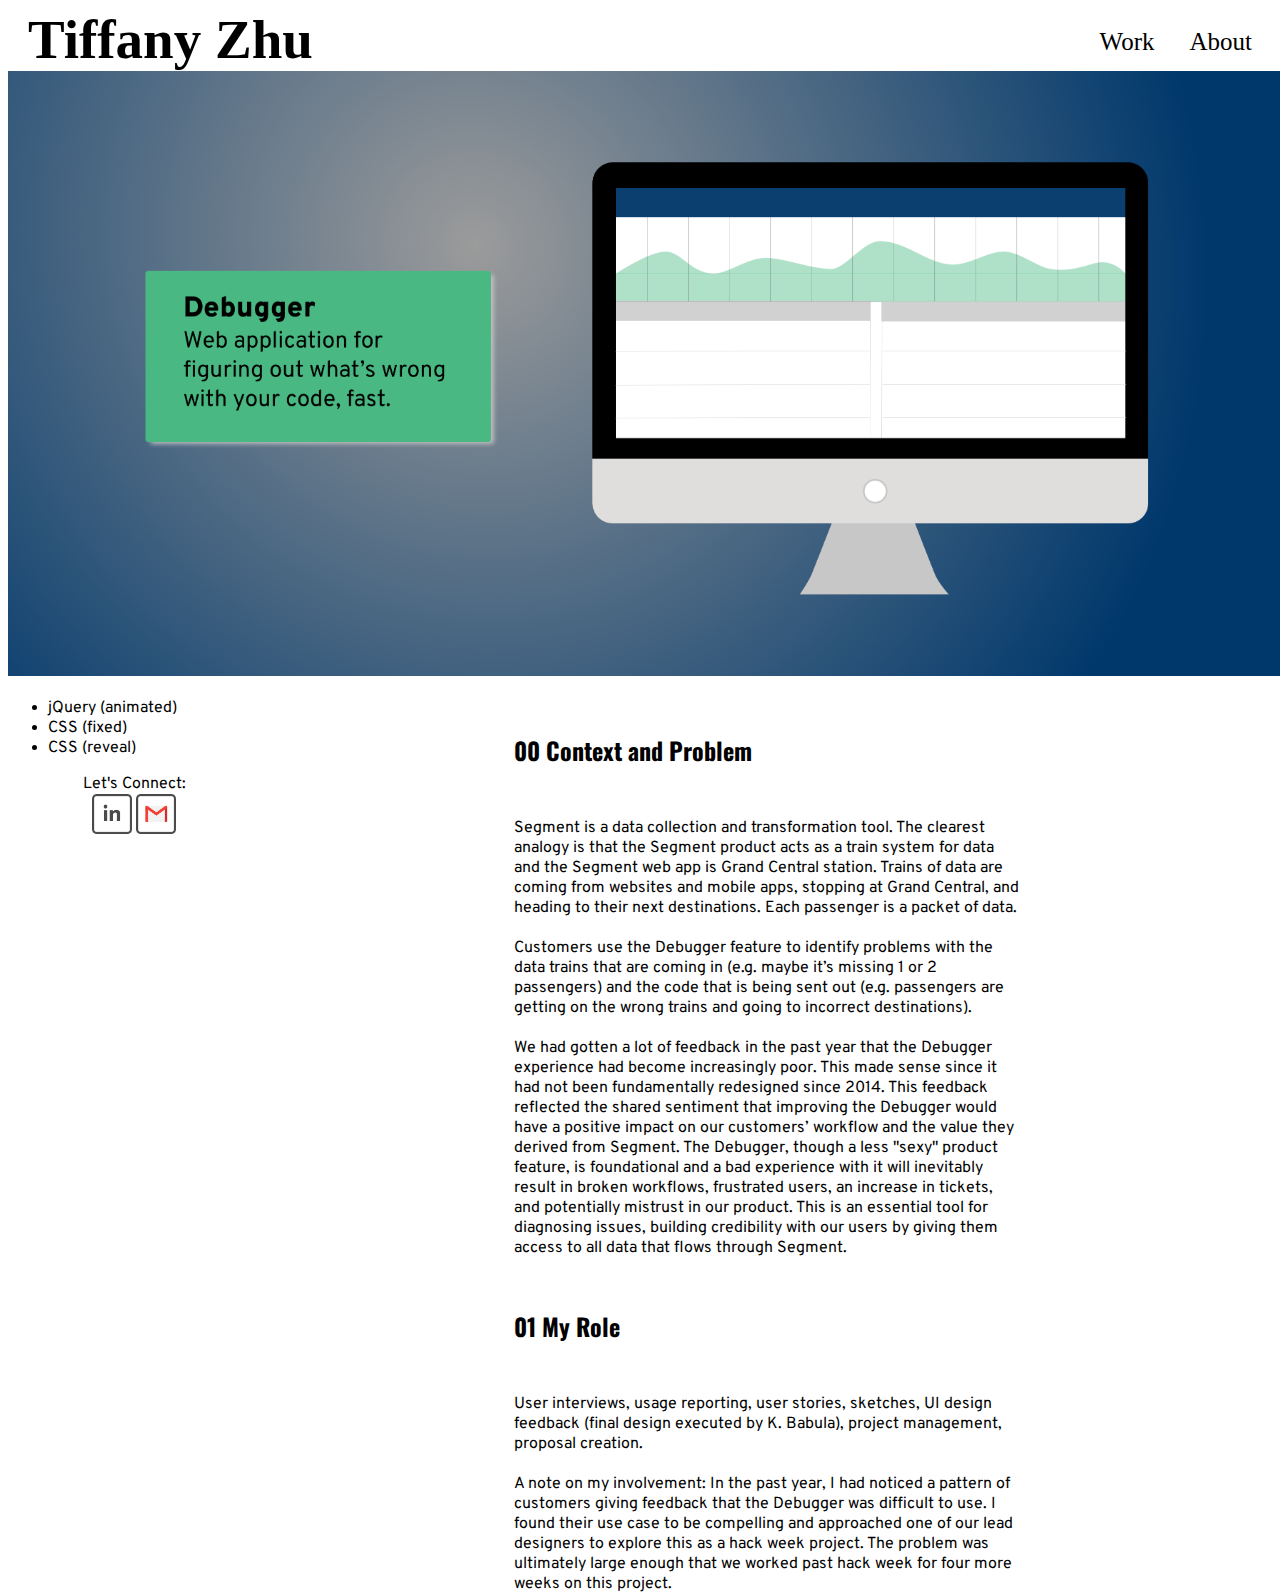
==== debugger/debugger.html @ 103a86cc "commit" ====
<!DOCTYPE html>
<html lang="en">
  <head>
    <meta charset="utf-8">
    <meta http-equiv="X-UA-Compatible" content="IE=edge">
    <meta name="viewport" content="width=device-width, initial-scale=1, shrink-to-fit=no">
    <title>Know Yourself - Tiffany Zhu</title>


    <link rel="stylesheet" href="https://stackpath.bootstrapcdn.com/bootstrap/4.1.3/css/bootstrap.min.css" integrity="sha384-MCw98/SFnGE8fJT3GXwEOngsV7Zt27NXFoaoApmYm81iuXoPkFOJwJ8ERdknLPMO" crossorigin="anonymous">


    <link href="https://fonts.googleapis.com/css?family=Oswald|Overpass|Permanent+Marker" rel="stylesheet">

    <link rel="stylesheet" type="text/css" href="../assets/stylesheet.css">

  </head>





  <body>

    <a href=""><div class="name-title">Tiffany Zhu</div></a>
        <div class="navbar">
            <a href="../otherpages/index2.html"><div style="padding: 0 35px">Work</div></a>
            <a href="../otherpages/about.html"><div>About</div></a>
        </div>

    <img src="../images/debugger/debugger-hero.png" class="hero-image">


    <div id="page-wrap">
        <div id="sidebar">
            <ul>
                <li><a href="index.html">jQuery (animated)</a></li>
                <li><a href="css.html">CSS (fixed)</a></li>
                <li><a href="reveal.html">CSS (reveal)</a></li>
            </ul>
        </div>

        <div id="content">
            <h2>
                00 Context and Problem
            </h2>

            <p>
                Segment is a data collection and transformation tool. The clearest analogy is that the Segment product acts as a train system for data and the Segment web app is Grand Central station. Trains of data are coming from websites and mobile apps, stopping at Grand Central, and heading to their next destinations. Each passenger is a packet of data.
            </p>
            <br>
            <p>
                Customers use the Debugger feature to identify problems with the data trains that are coming in (e.g. maybe it’s missing 1 or 2 passengers) and the code that is being sent out (e.g. passengers are getting on the wrong trains and going to incorrect destinations).
            </p>
            <br>
            <p>
                We had gotten a lot of feedback in the past year that the Debugger experience had become increasingly poor. This made sense since it had not been fundamentally redesigned since 2014. This feedback reflected the shared sentiment that improving the Debugger would have a positive impact on our customers’ workflow and the value they derived from Segment. The Debugger, though a less "sexy" product feature, is foundational and a bad experience with it will inevitably result in broken workflows, frustrated users, an increase in tickets, and potentially mistrust in our product. This is an essential tool for diagnosing issues, building credibility with our users by giving them access to all data that flows through Segment.
            </p>

            <h2>
                01 My Role
            </h2>

                <p>
                User interviews, usage reporting, user stories, sketches, UI design feedback (final design executed by K. Babula), project management, proposal creation.
                </p>
                <br>
                <p>
                A note on my involvement: In the past year, I had noticed a pattern of customers giving feedback that the Debugger was difficult to use. I found their use case to be compelling and approached one of our lead designers to explore this as a hack week project. The problem was ultimately large enough that we worked past hack week for four more weeks on this project.
                </p>

    </div>
        <div class="connect">
            <div>Let's Connect:</div>
            <img src="../images/general/linkedin.png" id="icon1">
            <img src="../images/general/gmail.png" id="icon2">
        </div>

    </div>

<!--Bootstrap js-->
<script src="https://code.jquery.com/jquery-3.3.1.slim.min.js" integrity="sha384-q8i/X+965DzO0rT7abK41JStQIAqVgRVzpbzo5smXKp4YfRvH+8abtTE1Pi6jizo" crossorigin="anonymous"></script>

<script src="https://cdnjs.cloudflare.com/ajax/libs/popper.js/1.14.3/umd/popper.min.js" integrity="sha384-ZMP7rVo3mIykV+2+9J3UJ46jBk0WLaUAdn689aCwoqbBJiSnjAK/l8WvCWPIPm49" crossorigin="anonymous"></script>

<script src="https://stackpath.bootstrapcdn.com/bootstrap/4.1.3/js/bootstrap.min.js" integrity="sha384-ChfqqxuZUCnJSK3+MXmPNIyE6ZbWh2IMqE241rYiqJxyMiZ6OW/JmZQ5stwEULTy" crossorigin="anonymous"></script>

  </body>


</html>
---- assets/stylesheet.css ----
/*
font-family: 'Nanum Gothic', sans-serif;
font-family: 'Nixie One', cursive;

Font-Family: 'Permanent Marker', Cursive;
Font-Size: 55px;
Font-Family: 'Overpass', Sans-Serif;
Font-Size: 17px;
*/

a:link {
    text-decoration: none;
    color: black;
}

a:visited {
    text-decoration: none;
    color: black;
}

a:hover {
    text-decoration: underline;
}

a:active {
    text-decoration: underline;
}

body {
    font-family: 'Overpass', Sans-Serif;
}

h1 {
    font-family: 'Oswald', sans-serif;
    text-align: center;
}

h2, h3, h4 {
    font-family: 'Oswald', sans-serif;
    text-align: left;
    width: 50%;
    margin: 50px auto;
}

p {
    font-family: 'Overpass', Sans-Serif;
    width: 50%;
    text-align: left;
    margin: 0 auto;
}

.connect {
    margin: 0 auto;
    text-align: center;
}

.emoji {
    height: 40px;
    width: 40px;
}

.name-title {
    display: inline-block;
    font-weight: bold;
    font-family: 'Permanent Marker', Cursive;
    font-size: 55px;
    margin-left: 20px;
}

.navbar {
    display: flex;
    float: right;
    font-family: 'Permanent Marker', Cursive;
    font-size: 25px;
    padding-top: 20px;
    margin-right: 20px;
}

.tagline {
    display: block;
    margin-left: auto;
    margin-right: auto;
    padding-bottom: 100px;
    padding-top: 100px;
    width: 50%;
    font-size: 40px;
    font-family: 'Oswald', sans-serif;
}

.project {
    display: block;
    margin-left: auto;
    margin-right: auto;
    width: 70%;
}

.link {
    font-weight: bold;
}

.hero-image {
    width: 100vw;
    background-position: center;
    background-repeat: no-repeat;
    background-size: cover;
    position: relative;
}

.monitor {
    width: 100%;
    margin: 0 auto;
    text-align: left;
}

#icon1, #icon2 {
    width: 40px;
    display: inline-block;
}

#headshot {
    width: 40%;
    text-align: right;
}


#content {
    width: 80%;
    float: right;
}

#sidebar {
    width: 20%;
    float: left;
}
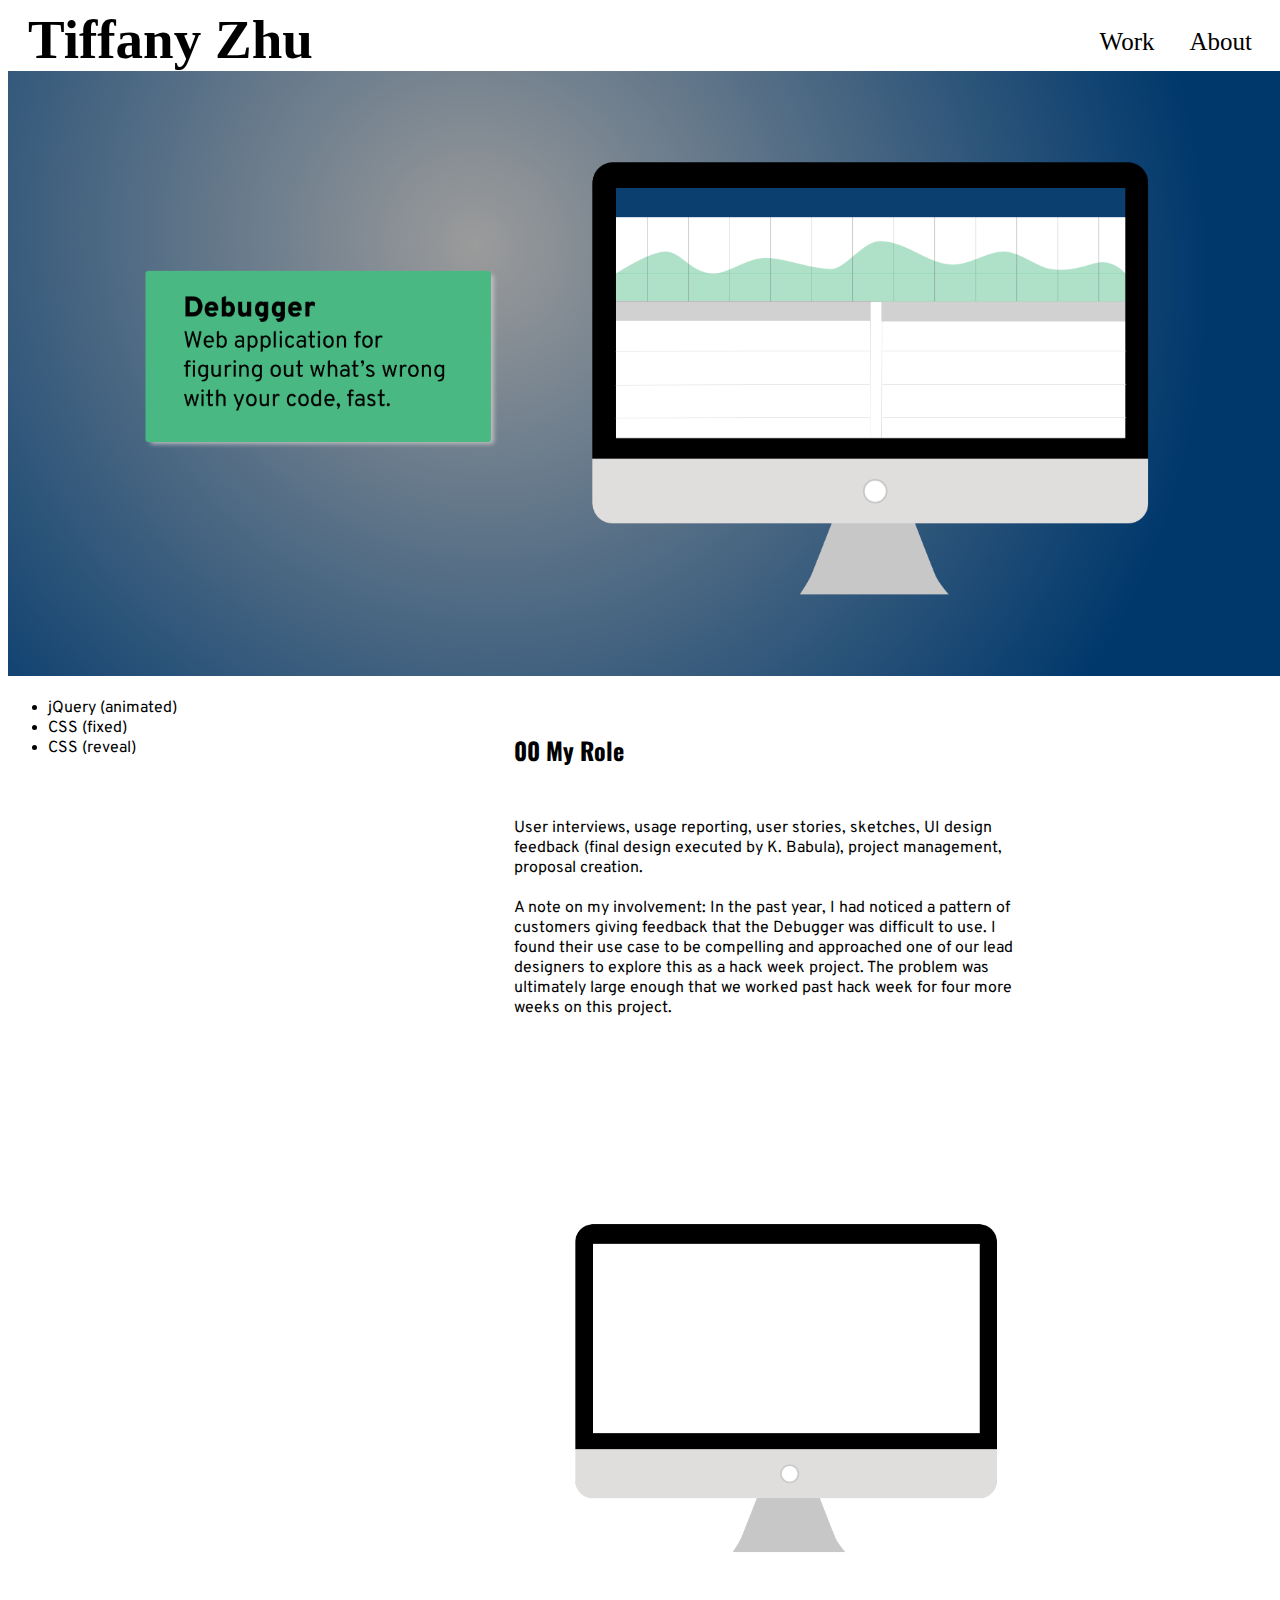
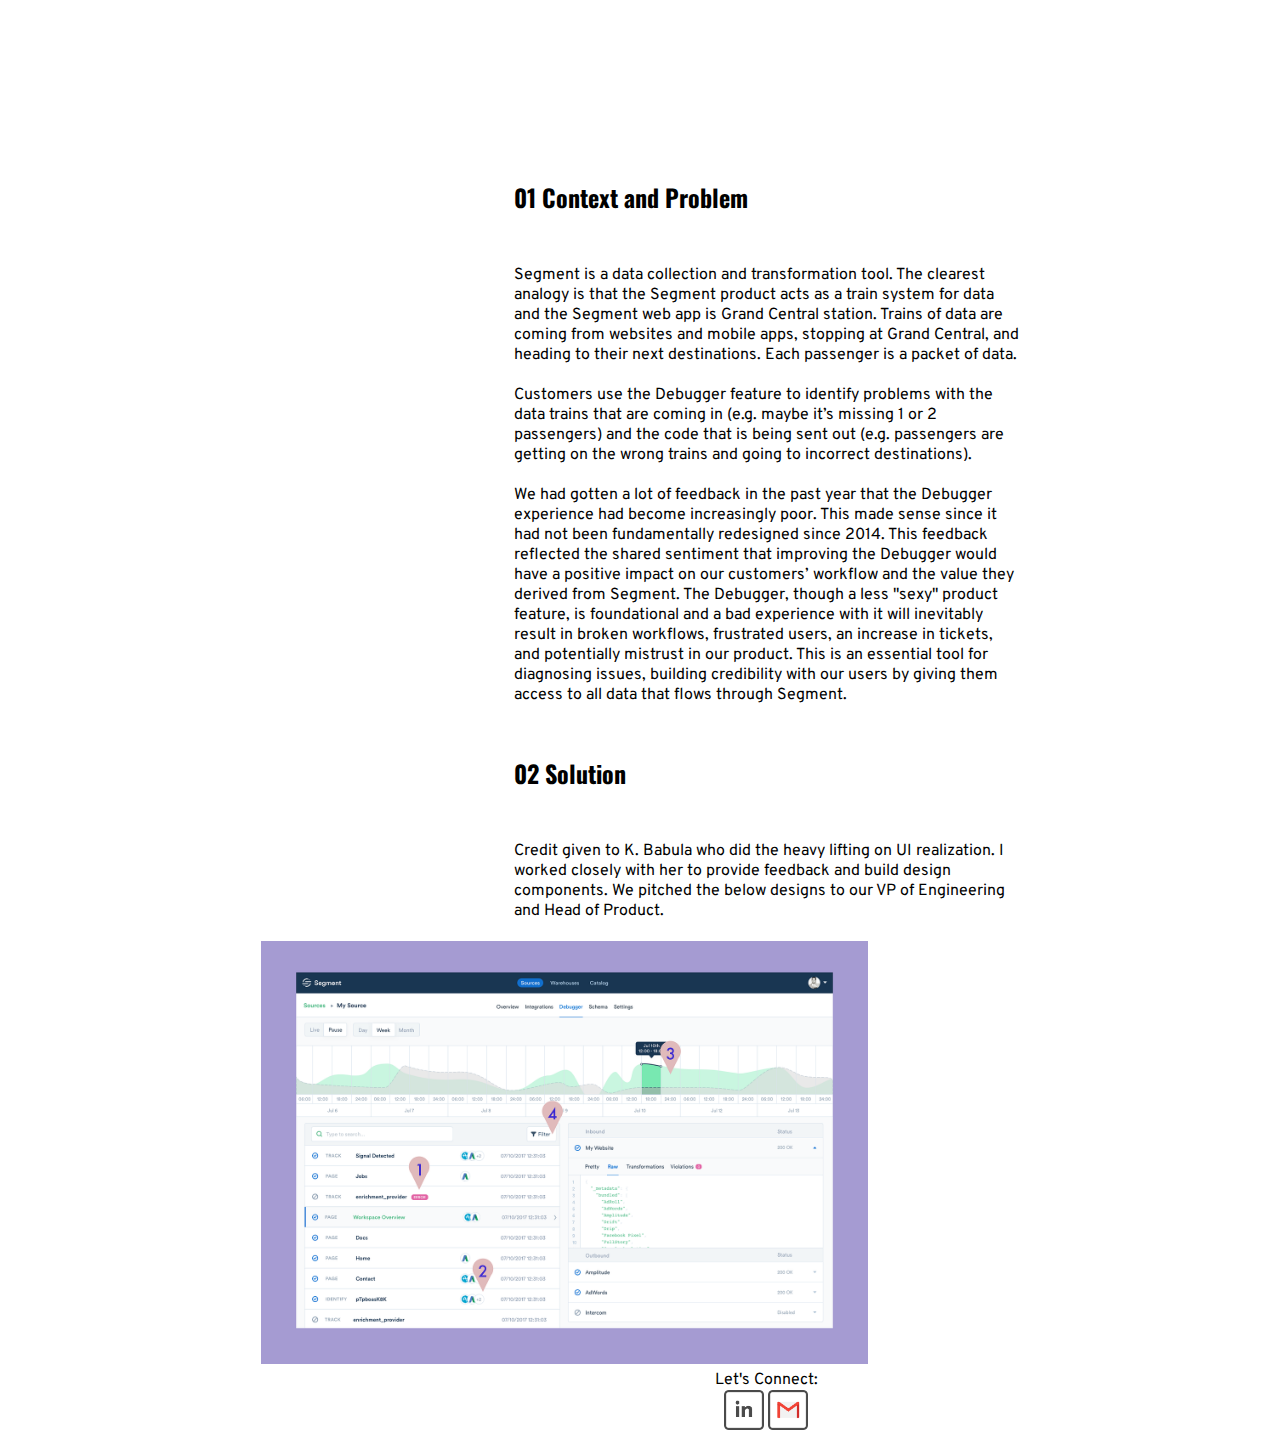
==== commit a3378d32: "adding animations" ====
--- a/debugger/debugger.html
+++ b/debugger/debugger.html
@@ -4,7 +4,7 @@
     <meta charset="utf-8">
     <meta http-equiv="X-UA-Compatible" content="IE=edge">
     <meta name="viewport" content="width=device-width, initial-scale=1, shrink-to-fit=no">
-    <title>Know Yourself - Tiffany Zhu</title>
+    <title>Debugger - Tiffany Zhu</title>
 
 
     <link rel="stylesheet" href="https://stackpath.bootstrapcdn.com/bootstrap/4.1.3/css/bootstrap.min.css" integrity="sha384-MCw98/SFnGE8fJT3GXwEOngsV7Zt27NXFoaoApmYm81iuXoPkFOJwJ8ERdknLPMO" crossorigin="anonymous">
@@ -12,12 +12,38 @@
 
     <link href="https://fonts.googleapis.com/css?family=Oswald|Overpass|Permanent+Marker" rel="stylesheet">
 
+    <!--Bootstrap js-->
+<script src="https://code.jquery.com/jquery-3.3.1.min.js" crossorigin="anonymous"></script> <!-- integrity="sha384-q8i/X+965DzO0rT7abK41JStQIAqVgRVzpbzo5smXKp4YfRvH+8abtTE1Pi6jizo"-->
+
+
+<script src="https://cdnjs.cloudflare.com/ajax/libs/popper.js/1.14.3/umd/popper.min.js" integrity="sha384-ZMP7rVo3mIykV+2+9J3UJ46jBk0WLaUAdn689aCwoqbBJiSnjAK/l8WvCWPIPm49" crossorigin="anonymous"></script>
+
+<script src="https://stackpath.bootstrapcdn.com/bootstrap/4.1.3/js/bootstrap.min.js" integrity="sha384-ChfqqxuZUCnJSK3+MXmPNIyE6ZbWh2IMqE241rYiqJxyMiZ6OW/JmZQ5stwEULTy" crossorigin="anonymous"></script>
+
+<script type="text/javascript" src="../assets/main.js"></script>
+<!--scroll animation
+    <script type="text/javascript">
+        $(window).on("load", function() {
+            var offset = $("#sidebar").offset();
+            var scrollDelay = 0
+            $(window).scroll(function() {
+                if ($(window).scrollTop() > offset.top) {
+                    $("#sidebar").stop().animate({
+                        marginTop: $(window).scrollTop() - offset.top
+                    }, scrollDelay, "linear");
+                } else {
+                    $("#sidebar").stop().animate({
+                        marginTop: 0
+                    }, scrollDelay, "linear");
+                };
+            });
+        });
+    </script> -->
+
+
     <link rel="stylesheet" type="text/css" href="../assets/stylesheet.css">
 
   </head>
-
-
-
 
 
   <body>
@@ -32,7 +58,7 @@
 
 
     <div id="page-wrap">
-        <div id="sidebar">
+        <div id="sidebar" class="sticky-top">
             <ul>
                 <li><a href="index.html">jQuery (animated)</a></li>
                 <li><a href="css.html">CSS (fixed)</a></li>
@@ -42,7 +68,22 @@
 
         <div id="content">
             <h2>
-                00 Context and Problem
+                00 My Role
+            </h2>
+
+                <p>
+                User interviews, usage reporting, user stories, sketches, UI design feedback (final design executed by K. Babula), project management, proposal creation.
+                </p>
+                <br>
+                <p>
+                A note on my involvement: In the past year, I had noticed a pattern of customers giving feedback that the Debugger was difficult to use. I found their use case to be compelling and approached one of our lead designers to explore this as a hack week project. The problem was ultimately large enough that we worked past hack week for four more weeks on this project.
+                </p>
+                <br>
+
+            <img src="../images/general/monitor.png" class="monitor">
+
+            <h2>
+                01 Context and Problem
             </h2>
 
             <p>
@@ -56,34 +97,29 @@
             <p>
                 We had gotten a lot of feedback in the past year that the Debugger experience had become increasingly poor. This made sense since it had not been fundamentally redesigned since 2014. This feedback reflected the shared sentiment that improving the Debugger would have a positive impact on our customers’ workflow and the value they derived from Segment. The Debugger, though a less "sexy" product feature, is foundational and a bad experience with it will inevitably result in broken workflows, frustrated users, an increase in tickets, and potentially mistrust in our product. This is an essential tool for diagnosing issues, building credibility with our users by giving them access to all data that flows through Segment.
             </p>
-
             <h2>
-                01 My Role
+                02 Solution
             </h2>
 
-                <p>
-                User interviews, usage reporting, user stories, sketches, UI design feedback (final design executed by K. Babula), project management, proposal creation.
-                </p>
-                <br>
-                <p>
-                A note on my involvement: In the past year, I had noticed a pattern of customers giving feedback that the Debugger was difficult to use. I found their use case to be compelling and approached one of our lead designers to explore this as a hack week project. The problem was ultimately large enough that we worked past hack week for four more weeks on this project.
-                </p>
+            <p>
+                Credit given to K. Babula who did the heavy lifting on UI realization. I worked closely with her to provide feedback and build design components. We pitched the below designs to our VP of Engineering and Head of Product.
+            </p>
+            <br>
+            <img src="../images/debugger/solution1.png" class="image">
 
-    </div>
+
+
+
         <div class="connect">
             <div>Let's Connect:</div>
             <img src="../images/general/linkedin.png" id="icon1">
             <img src="../images/general/gmail.png" id="icon2">
+
+        </div>
         </div>
 
     </div>
 
-<!--Bootstrap js-->
-<script src="https://code.jquery.com/jquery-3.3.1.slim.min.js" integrity="sha384-q8i/X+965DzO0rT7abK41JStQIAqVgRVzpbzo5smXKp4YfRvH+8abtTE1Pi6jizo" crossorigin="anonymous"></script>
-
-<script src="https://cdnjs.cloudflare.com/ajax/libs/popper.js/1.14.3/umd/popper.min.js" integrity="sha384-ZMP7rVo3mIykV+2+9J3UJ46jBk0WLaUAdn689aCwoqbBJiSnjAK/l8WvCWPIPm49" crossorigin="anonymous"></script>
-
-<script src="https://stackpath.bootstrapcdn.com/bootstrap/4.1.3/js/bootstrap.min.js" integrity="sha384-ChfqqxuZUCnJSK3+MXmPNIyE6ZbWh2IMqE241rYiqJxyMiZ6OW/JmZQ5stwEULTy" crossorigin="anonymous"></script>
 
   </body>
 
--- a/assets/stylesheet.css
+++ b/assets/stylesheet.css
@@ -112,6 +112,12 @@
     text-align: left;
 }
 
+.image {
+    width: 60%;
+    margin: 0 auto;
+    text-align: right;
+}
+
 #icon1, #icon2 {
     width: 40px;
     display: inline-block;
@@ -137,3 +143,4 @@
 
 
 
+
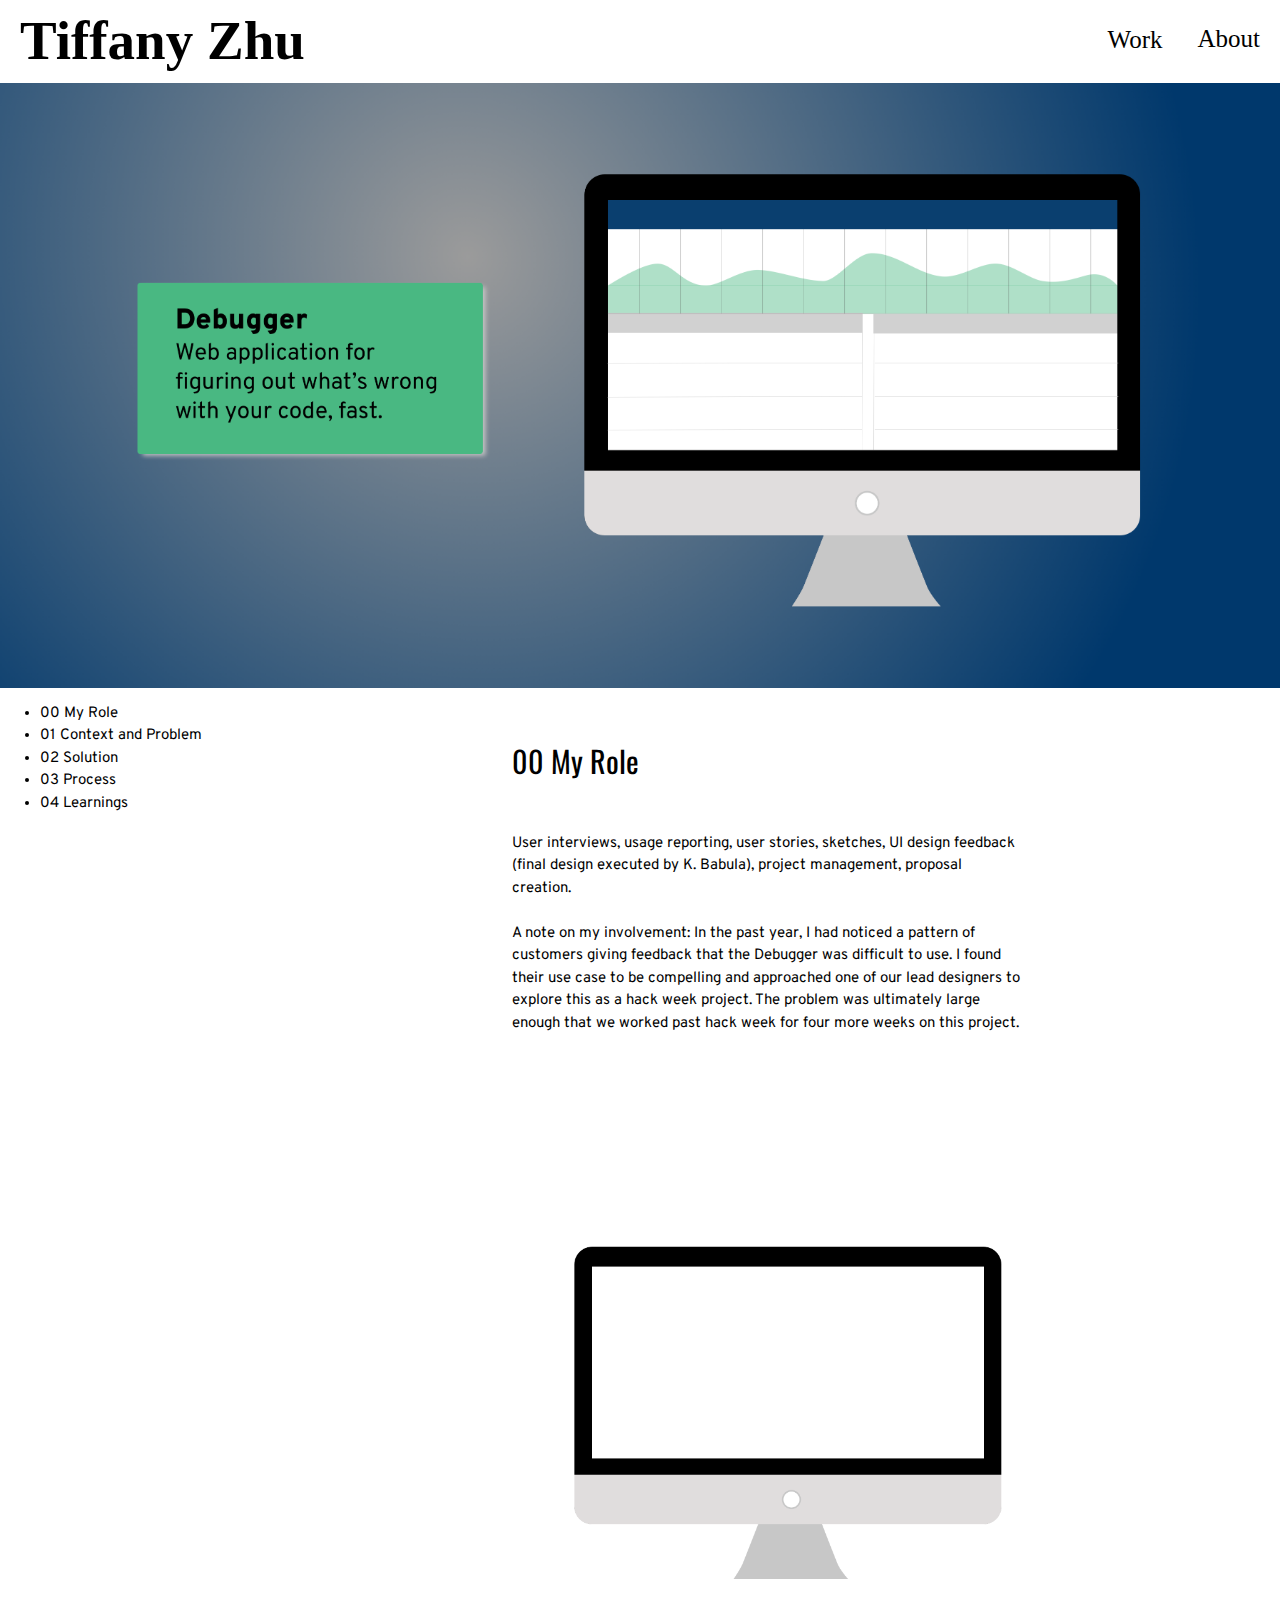
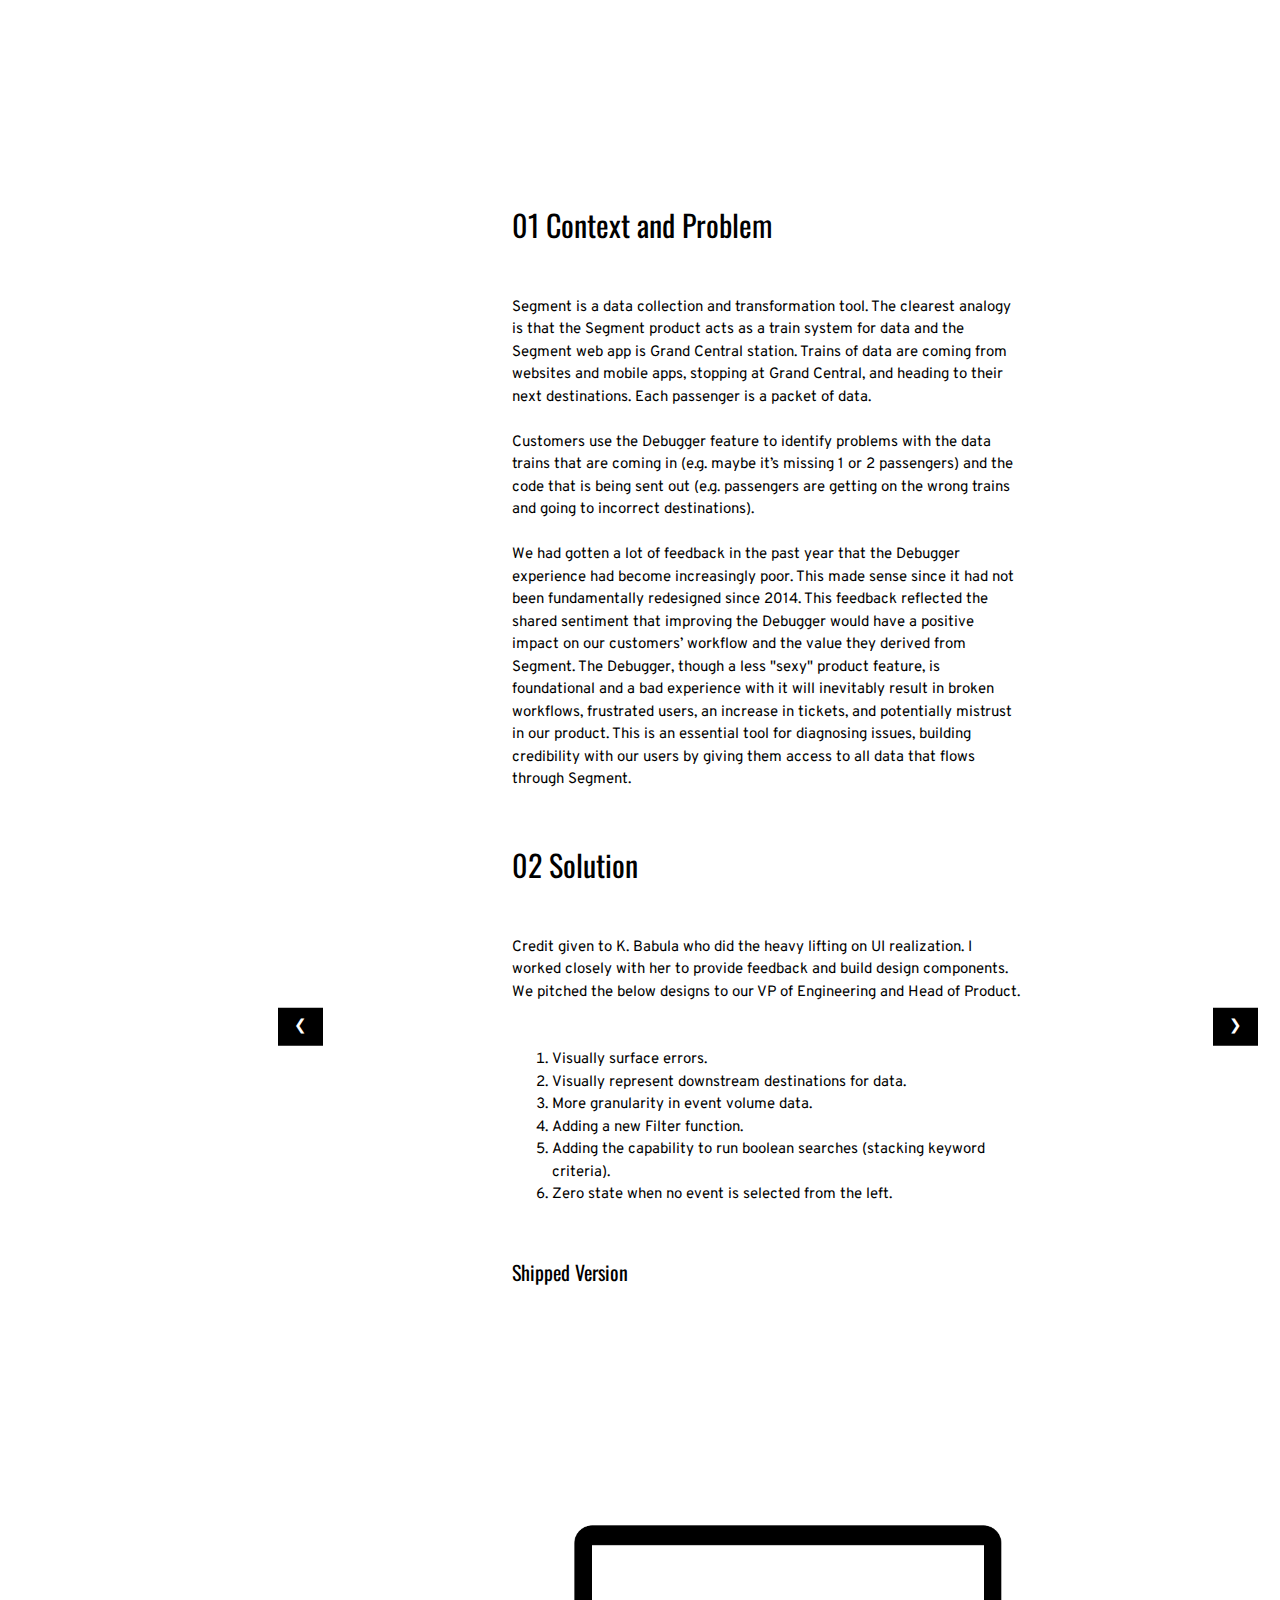
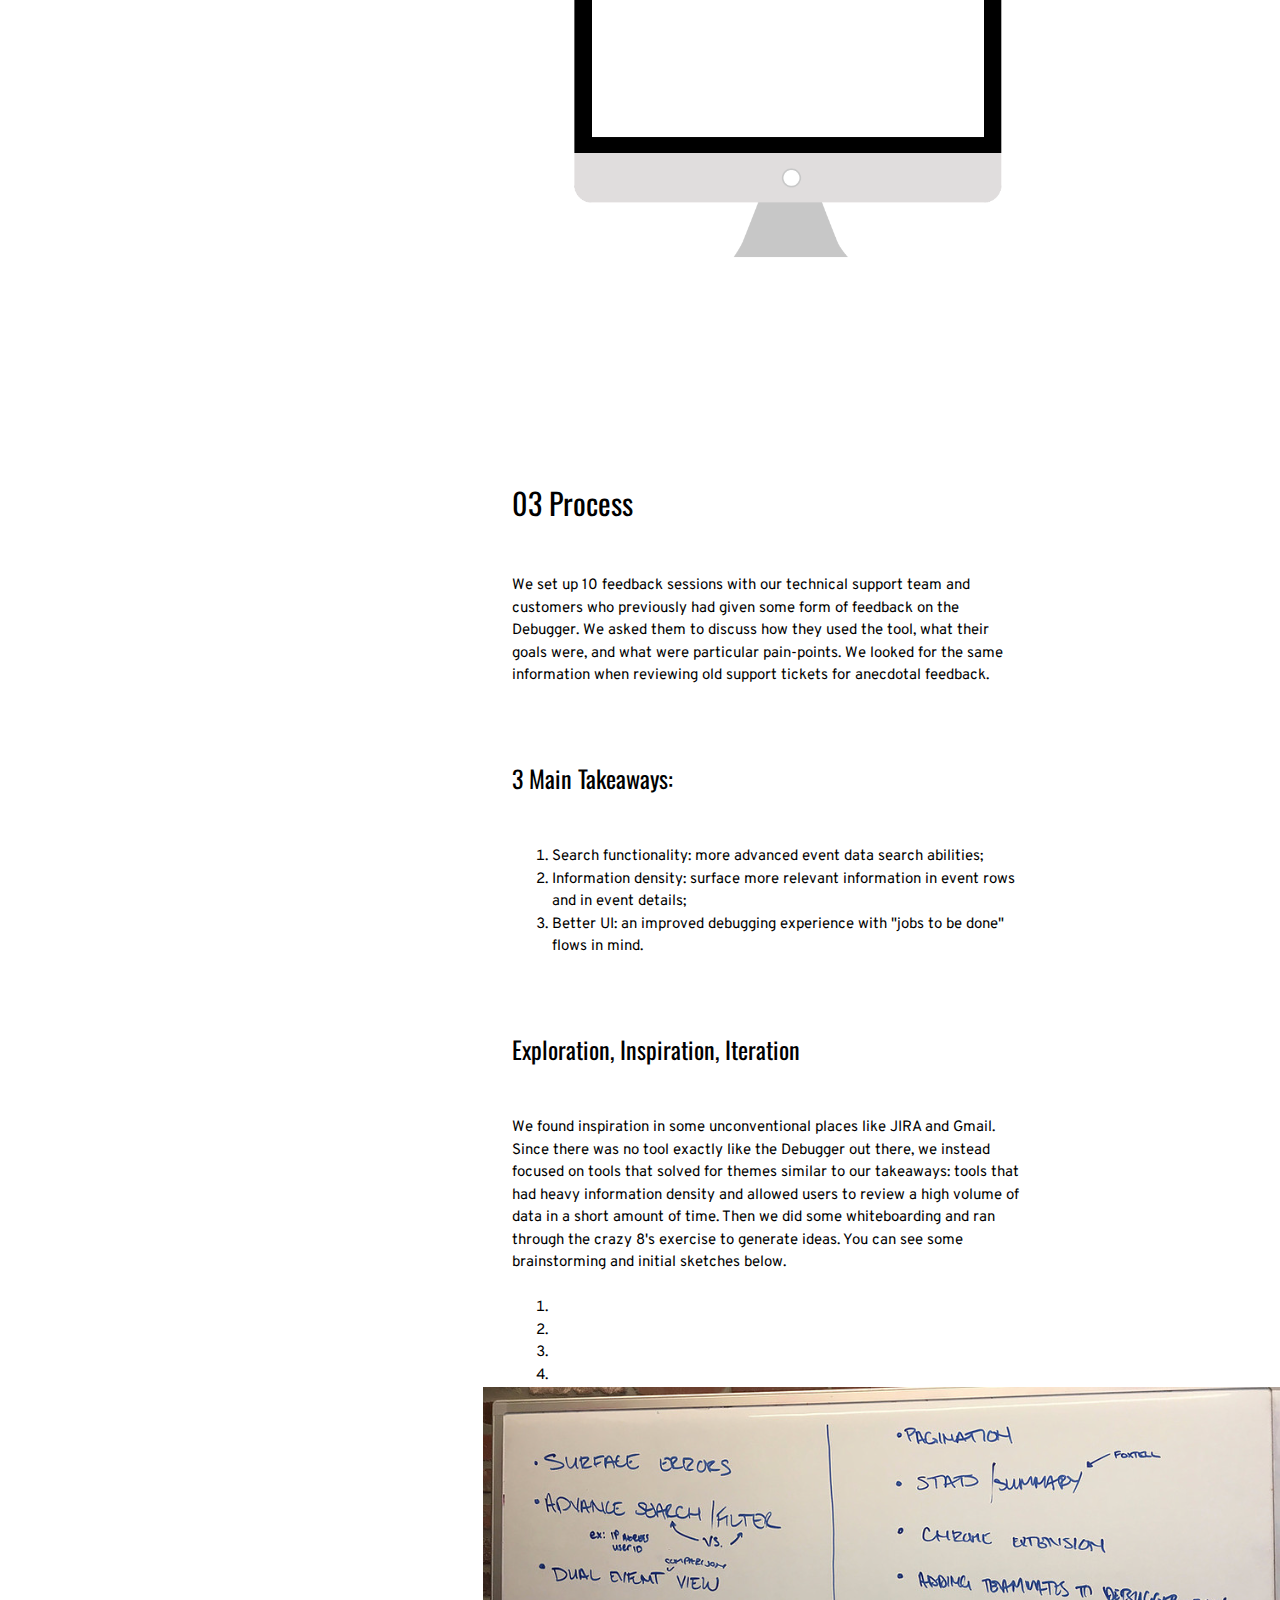
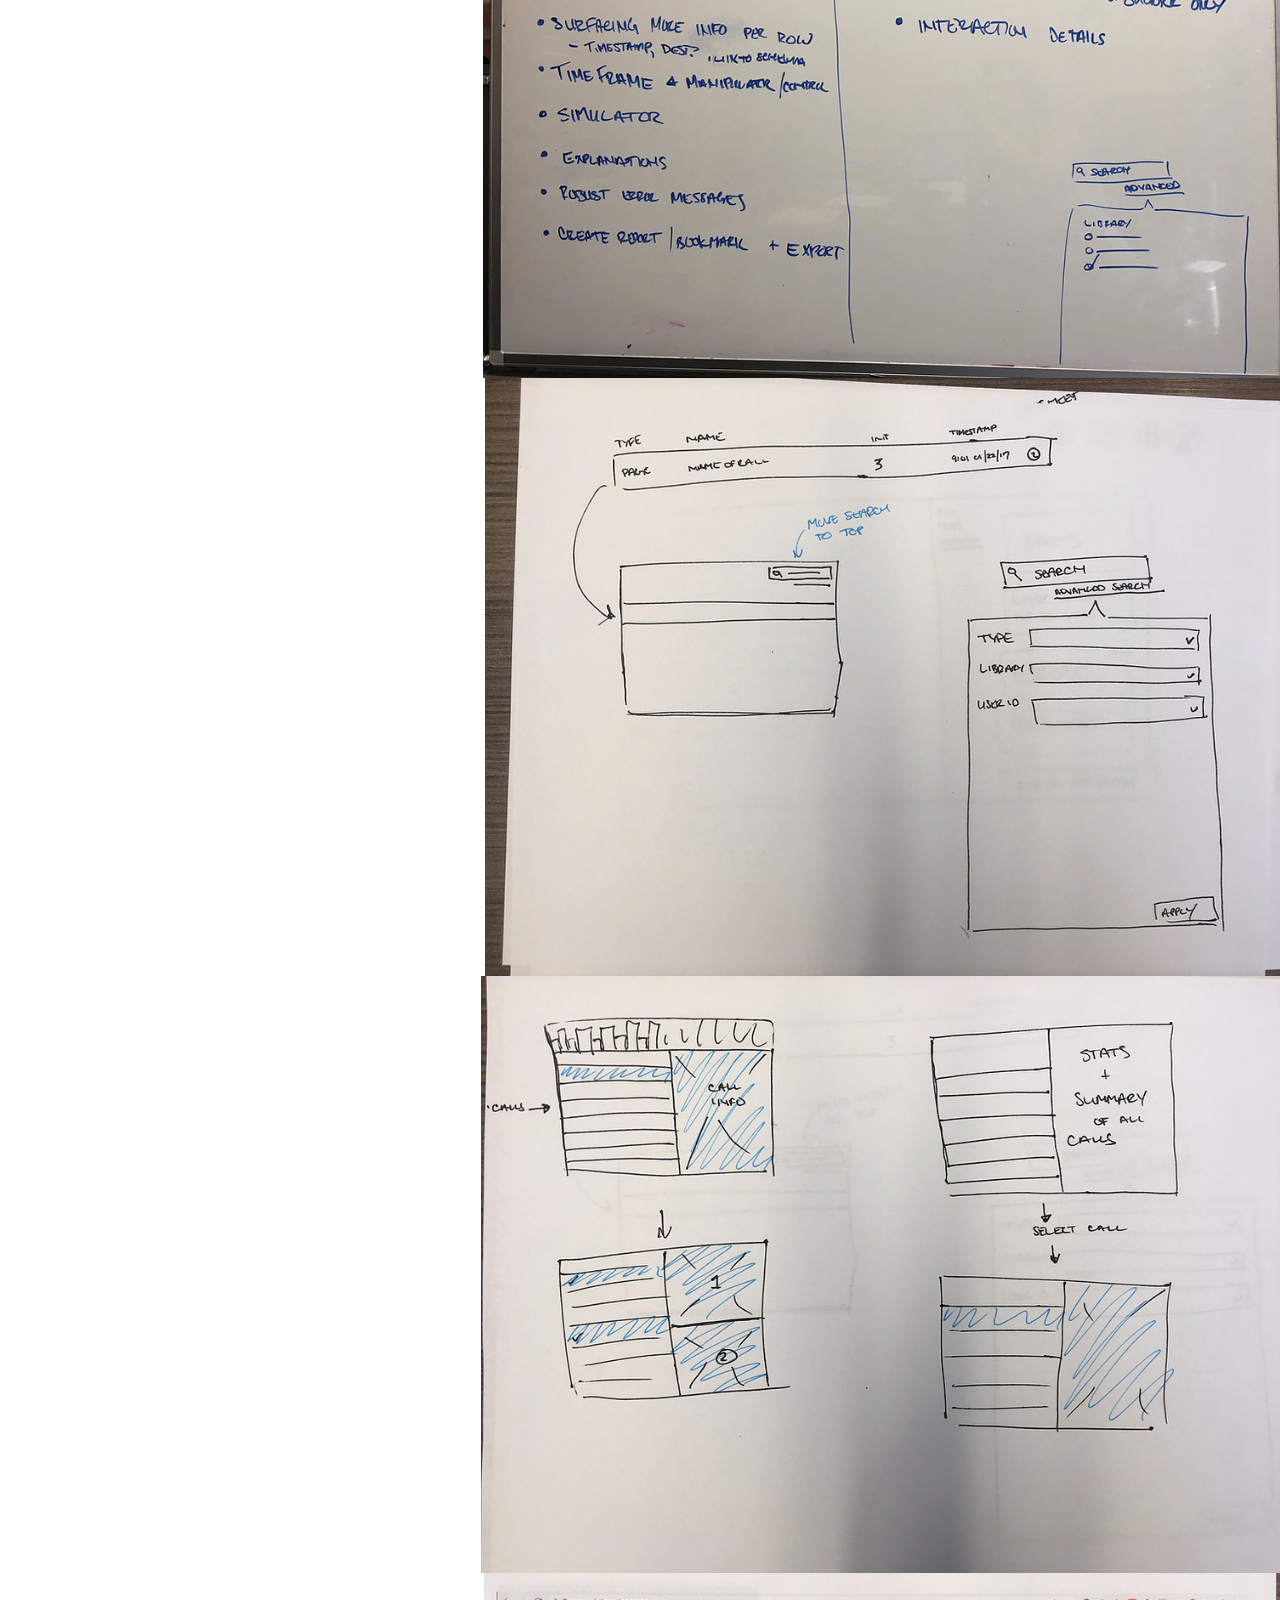
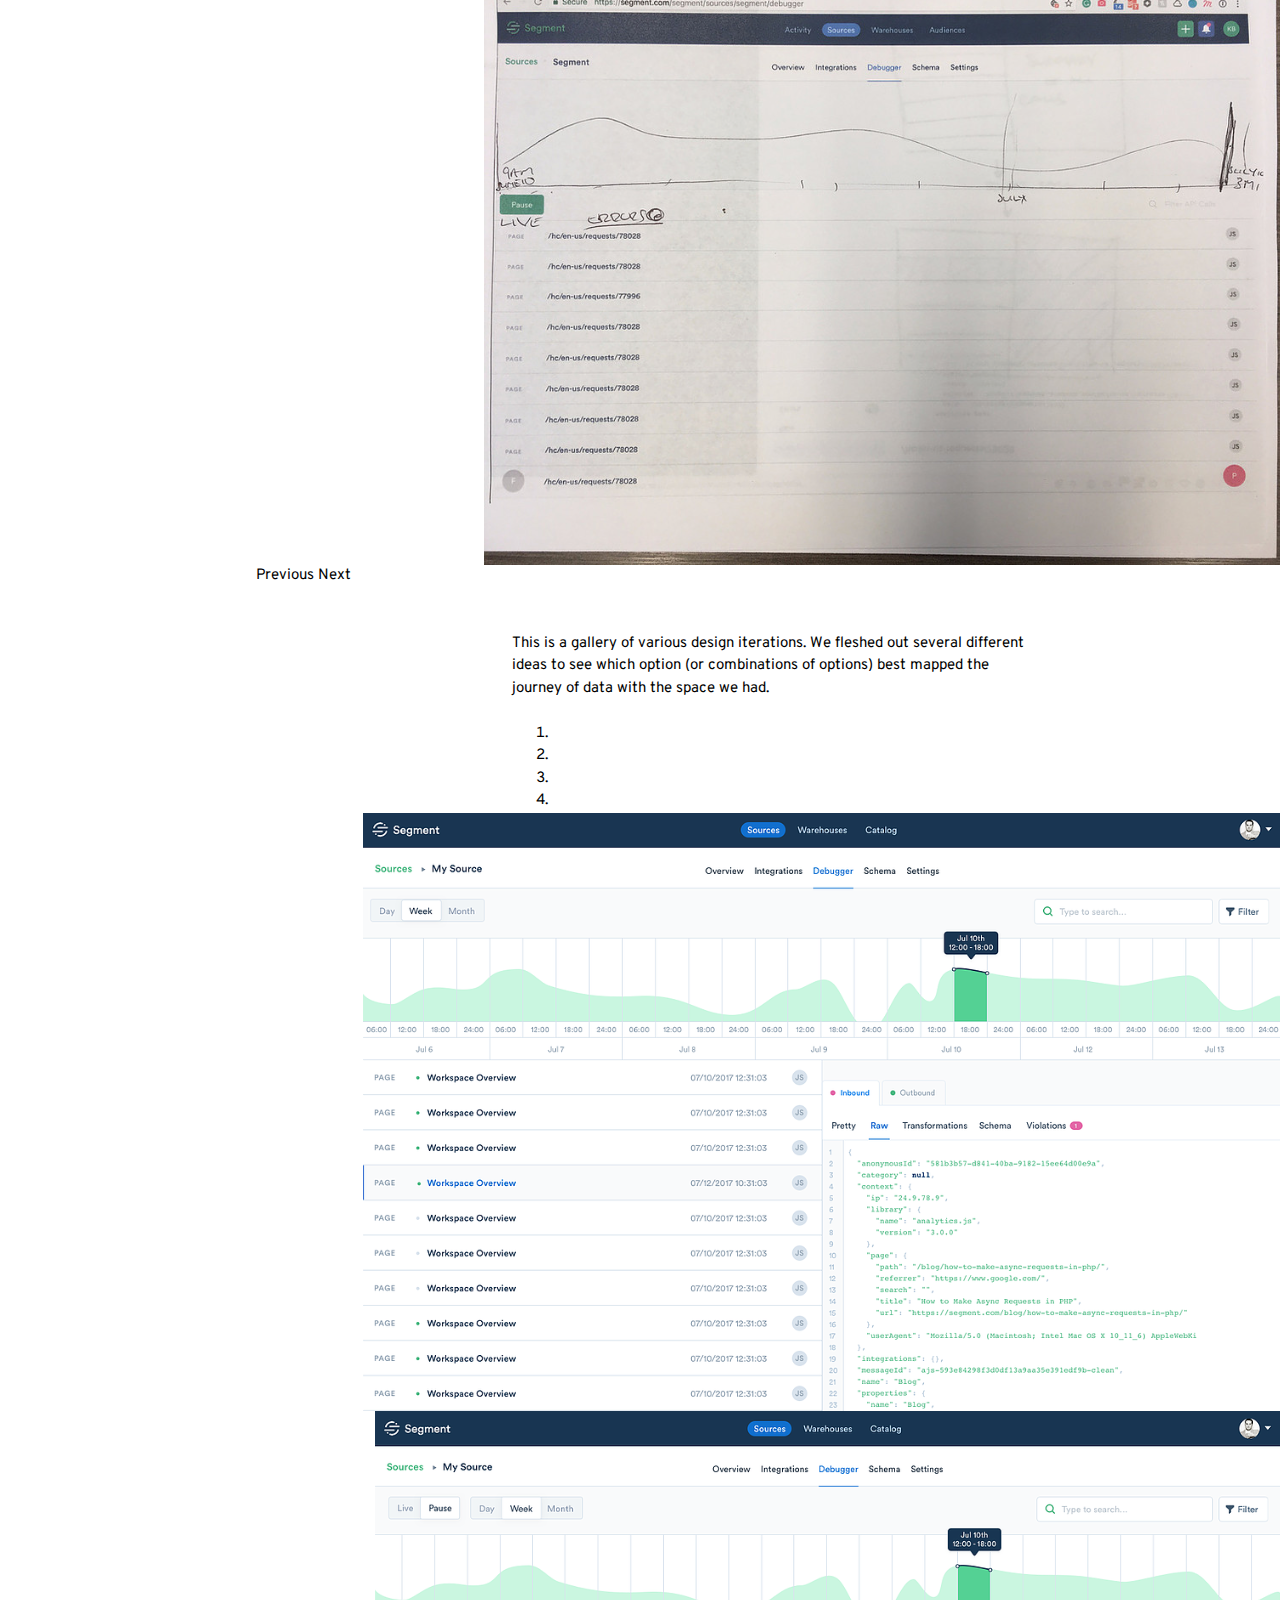
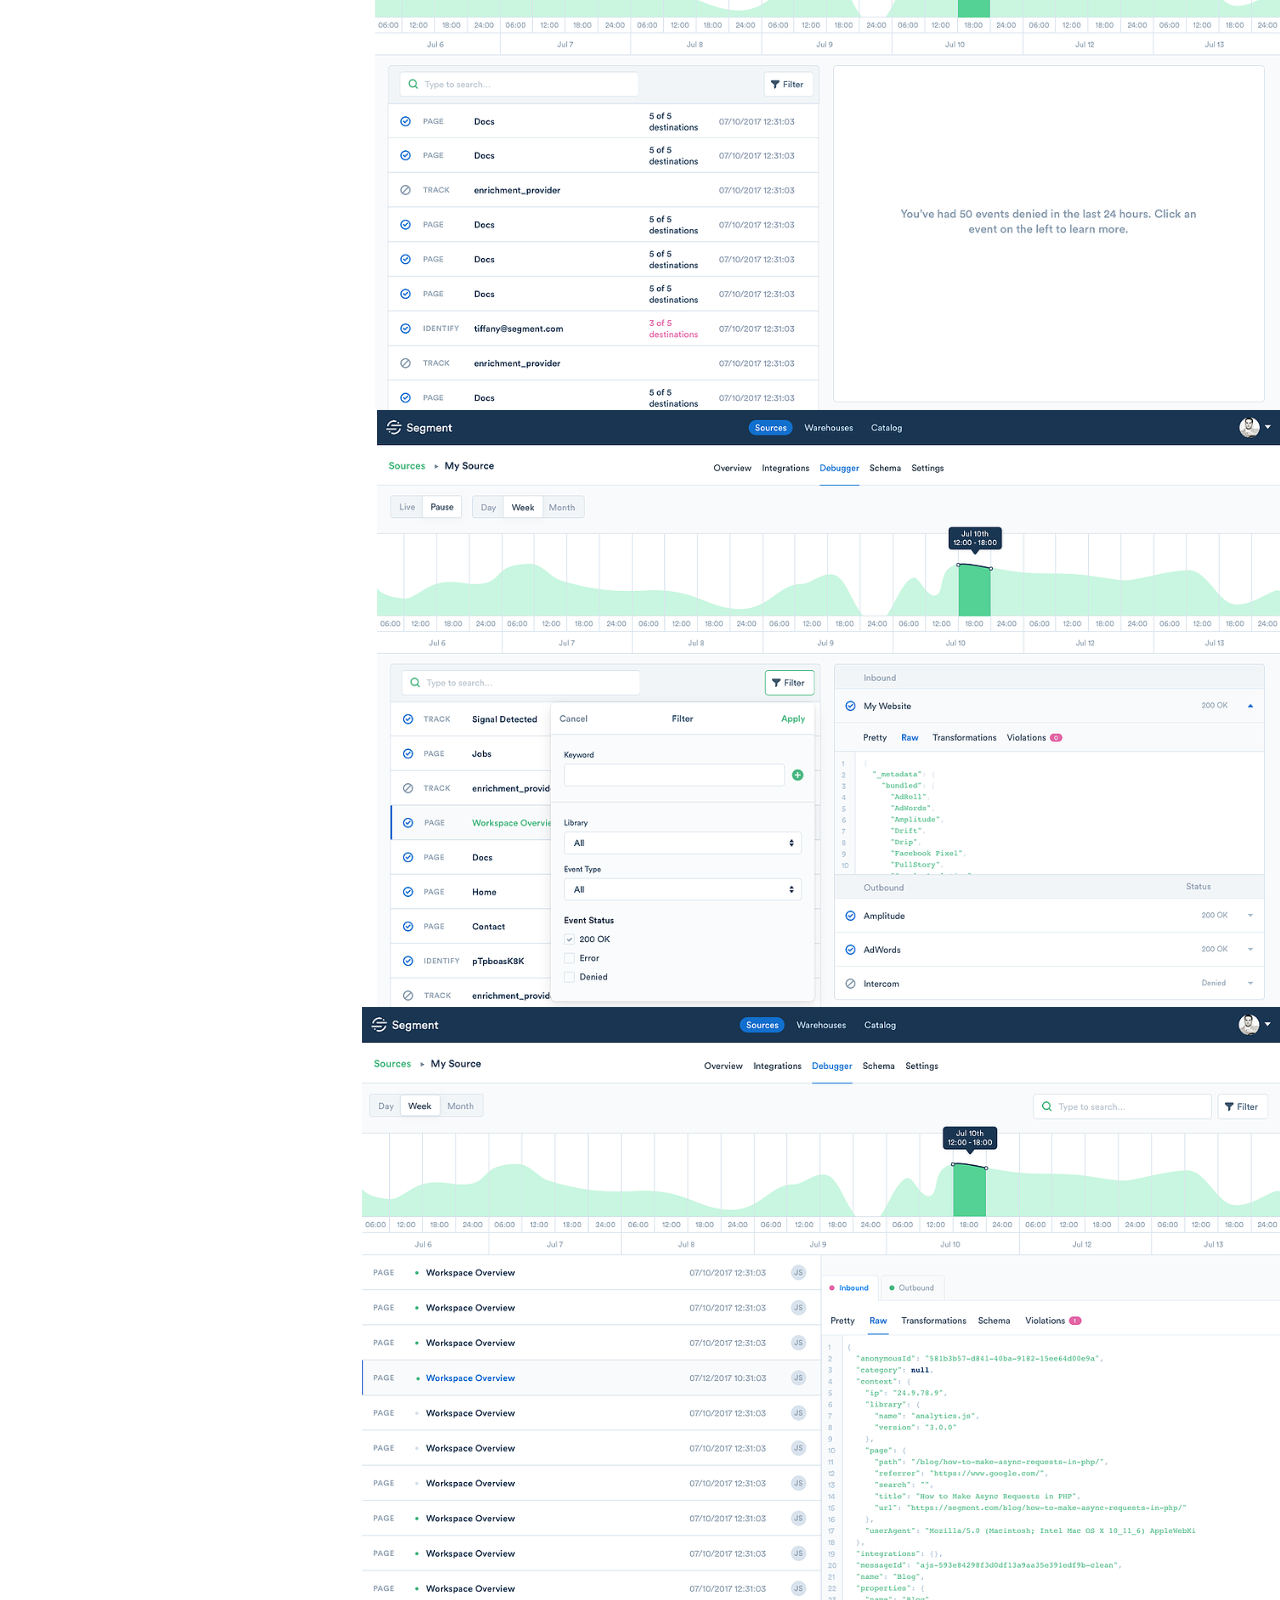
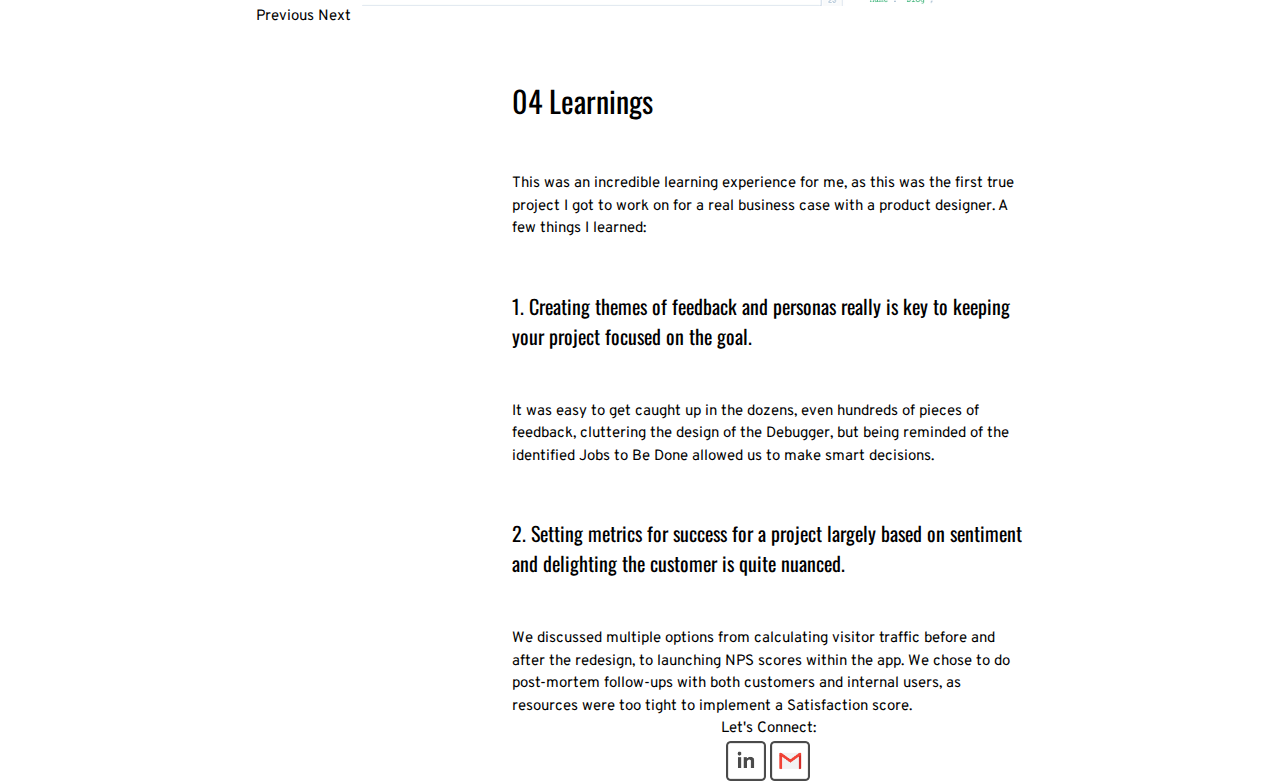
==== commit 61e78dc3: "changes" ====
--- a/debugger/debugger.html
+++ b/debugger/debugger.html
@@ -6,42 +6,26 @@
     <meta name="viewport" content="width=device-width, initial-scale=1, shrink-to-fit=no">
     <title>Debugger - Tiffany Zhu</title>
 
-
+    <link href="https://fonts.googleapis.com/css?family=Oswald|Overpass|Permanent+Marker" rel="stylesheet">
+
+<!--
     <link rel="stylesheet" href="https://stackpath.bootstrapcdn.com/bootstrap/4.1.3/css/bootstrap.min.css" integrity="sha384-MCw98/SFnGE8fJT3GXwEOngsV7Zt27NXFoaoApmYm81iuXoPkFOJwJ8ERdknLPMO" crossorigin="anonymous">
 
 
-    <link href="https://fonts.googleapis.com/css?family=Oswald|Overpass|Permanent+Marker" rel="stylesheet">
-
-    <!--Bootstrap js-->
-<script src="https://code.jquery.com/jquery-3.3.1.min.js" crossorigin="anonymous"></script> <!-- integrity="sha384-q8i/X+965DzO0rT7abK41JStQIAqVgRVzpbzo5smXKp4YfRvH+8abtTE1Pi6jizo"-->
+<script src="https://code.jquery.com/jquery-3.3.1.min.js" crossorigin="anonymous" integrity="sha384-q8i/X+965DzO0rT7abK41JStQIAqVgRVzpbzo5smXKp4YfRvH+8abtTE1Pi6jizo"></script>
 
 
 <script src="https://cdnjs.cloudflare.com/ajax/libs/popper.js/1.14.3/umd/popper.min.js" integrity="sha384-ZMP7rVo3mIykV+2+9J3UJ46jBk0WLaUAdn689aCwoqbBJiSnjAK/l8WvCWPIPm49" crossorigin="anonymous"></script>
 
-<script src="https://stackpath.bootstrapcdn.com/bootstrap/4.1.3/js/bootstrap.min.js" integrity="sha384-ChfqqxuZUCnJSK3+MXmPNIyE6ZbWh2IMqE241rYiqJxyMiZ6OW/JmZQ5stwEULTy" crossorigin="anonymous"></script>
+<script src="https://stackpath.bootstrapcdn.com/bootstrap/4.1.3/js/bootstrap.min.js" integrity="sha384-ChfqqxuZUCnJSK3+MXmPNIyE6ZbWh2IMqE241rYiqJxyMiZ6OW/JmZQ5stwEULTy" crossorigin="anonymous"></script> -->
+
+<script src="https://code.jquery.com/jquery-3.3.1.min.js" crossorigin="anonymous"></script>
 
 <script type="text/javascript" src="../assets/main.js"></script>
-<!--scroll animation
-    <script type="text/javascript">
-        $(window).on("load", function() {
-            var offset = $("#sidebar").offset();
-            var scrollDelay = 0
-            $(window).scroll(function() {
-                if ($(window).scrollTop() > offset.top) {
-                    $("#sidebar").stop().animate({
-                        marginTop: $(window).scrollTop() - offset.top
-                    }, scrollDelay, "linear");
-                } else {
-                    $("#sidebar").stop().animate({
-                        marginTop: 0
-                    }, scrollDelay, "linear");
-                };
-            });
-        });
-    </script> -->
-
-
-    <link rel="stylesheet" type="text/css" href="../assets/stylesheet.css">
+
+<link rel="stylesheet" href="https://www.w3schools.com/w3css/4/w3.css">
+
+<link rel="stylesheet" type="text/css" href="../assets/stylesheet.css">
 
   </head>
 
@@ -50,9 +34,18 @@
 
     <a href=""><div class="name-title">Tiffany Zhu</div></a>
         <div class="navbar">
-            <a href="../otherpages/index2.html"><div style="padding: 0 35px">Work</div></a>
-            <a href="../otherpages/about.html"><div>About</div></a>
-        </div>
+        <div class="dropdown">
+        <button class="dropbtn">Work</button>
+            <div class="dropdown-content">
+              <a href="../knowyourself/knowyourself.html">Project Know Yourself</a>
+              <a href="../debugger/debugger.html">Debugger</a>
+              <a href="#">Chronicle</a>
+            </div>
+        </div>
+        <a href="../otherpages/about.html">
+            <div>About</div>
+        </a>
+    </div>
 
     <img src="../images/debugger/debugger-hero.png" class="hero-image">
 
@@ -60,14 +53,16 @@
     <div id="page-wrap">
         <div id="sidebar" class="sticky-top">
             <ul>
-                <li><a href="index.html">jQuery (animated)</a></li>
-                <li><a href="css.html">CSS (fixed)</a></li>
-                <li><a href="reveal.html">CSS (reveal)</a></li>
+                <li><a href="#my-role">00 My Role</a></li>
+                <li><a href="#context-problem">01 Context and Problem</a></li>
+                <li><a href="#solution">02 Solution</a></li>
+                <li><a href="#process">03 Process</a></li>
+                <li><a href="#learnings">04 Learnings</a></li>
             </ul>
         </div>
 
         <div id="content">
-            <h2>
+            <h2 id="my-role">
                 00 My Role
             </h2>
 
@@ -82,7 +77,7 @@
 
             <img src="../images/general/monitor.png" class="monitor">
 
-            <h2>
+            <h2 id="context-problem">
                 01 Context and Problem
             </h2>
 
@@ -97,7 +92,7 @@
             <p>
                 We had gotten a lot of feedback in the past year that the Debugger experience had become increasingly poor. This made sense since it had not been fundamentally redesigned since 2014. This feedback reflected the shared sentiment that improving the Debugger would have a positive impact on our customers’ workflow and the value they derived from Segment. The Debugger, though a less "sexy" product feature, is foundational and a bad experience with it will inevitably result in broken workflows, frustrated users, an increase in tickets, and potentially mistrust in our product. This is an essential tool for diagnosing issues, building credibility with our users by giving them access to all data that flows through Segment.
             </p>
-            <h2>
+            <h2 id="solution">
                 02 Solution
             </h2>
 
@@ -105,9 +100,169 @@
                 Credit given to K. Babula who did the heavy lifting on UI realization. I worked closely with her to provide feedback and build design components. We pitched the below designs to our VP of Engineering and Head of Product.
             </p>
             <br>
-            <img src="../images/debugger/solution1.png" class="image">
-
-
+
+      <div class="w3-content w3-display-container">
+        <img class="mySlides" src="../images/debugger/debugger-solution-1.png" style="width:100%">
+        <img class="mySlides" src="../images/debugger/debugger-solution-2.png" style="width:100%">
+
+        <button class="w3-button w3-black w3-display-left" onclick="plusDivs(-1)">&#10094;</button>
+        <button class="w3-button w3-black w3-display-right" onclick="plusDivs(1)">&#10095;</button>
+      </div>
+
+<!-- bootstrap carousel
+
+    <div id="carouselExampleIndicators" class="carousel slide" data-ride="carousel">
+          <ol class="carousel-indicators">
+            <li data-target="#carouselExampleIndicators" data-slide-to="0" class="active"></li>
+            <li data-target="#carouselExampleIndicators" data-slide-to="1"></li>
+          </ol>
+          <div class="carousel-inner">
+            <div class="carousel-item active">
+              <img class="d-block w-100" src="../images/debugger/debugger-solution-1.png" alt="First slide">
+            </div>
+            <div class="carousel-item">
+              <img class="d-block w-100" src="../images/debugger/debugger-solution-2.png" alt="Second slide">
+            </div>
+          </div>
+          <a class="carousel-control-prev" href="#carouselExampleIndicators" role="button" data-slide="prev">
+            <span class="carousel-control-prev-icon" aria-hidden="true"></span>
+            <span class="sr-only">Previous</span>
+          </a>
+          <a class="carousel-control-next" href="#carouselExampleIndicators" role="button" data-slide="next">
+            <span class="carousel-control-next-icon" aria-hidden="true"></span>
+            <span class="sr-only">Next</span>
+          </a>
+    </div> -->
+
+            <br>
+            <ol>
+              <li>Visually surface errors.</li>
+              <li>Visually represent downstream destinations for data.</li>
+              <li>More granularity in event volume data.</li>
+              <li>Adding a new Filter function.</li>
+              <li>Adding the capability to run boolean searches (stacking keyword criteria).</li>
+              <li>Zero state when no event is selected from the left.</li>
+            </ol>
+
+            <h4>Shipped Version</h4>
+            <img src="../images/general/monitor.png" class="monitor">
+
+            <h2 id="process">
+                03 Process
+            </h2>
+
+            <p>
+                We set up 10 feedback sessions with our technical support team and customers who previously had given some form of feedback on the Debugger. We asked them to discuss how they used the tool, what their goals were, and what were particular pain-points. We looked for the same information when reviewing old support tickets for anecdotal feedback.
+            </p>
+            <br>
+            <h3>3 Main Takeaways:</h3>
+            <p>
+               <ol>
+                  <li>Search functionality: more advanced event data search abilities;</li>
+                  <li>Information density: surface more relevant information in event rows and in event details;</li>
+                  <li>Better UI: an improved debugging experience with "jobs to be done" flows in mind.</li>
+               </ol>
+           </p>
+            <br>
+            <h3>Exploration, Inspiration, Iteration</h3>
+            <p>
+               We found inspiration in some unconventional places like JIRA and Gmail. Since there was no tool exactly like the Debugger out there, we instead focused on tools that solved for themes similar to our takeaways: tools that had heavy information density and allowed users to review a high volume of data in a short amount of time. Then we did some whiteboarding and ran through the crazy 8's exercise to generate ideas. You can see some brainstorming and initial sketches below.
+           </p>
+            <br>
+
+        <div id="carouselExampleIndicators" class="carousel slide" data-ride="carousel">
+          <ol class="carousel-indicators">
+            <li data-target="#carouselExampleIndicators" data-slide-to="0" class="active"></li>
+            <li data-target="#carouselExampleIndicators" data-slide-to="1"></li>
+            <li data-target="#carouselExampleIndicators" data-slide-to="2"></li>
+            <li data-target="#carouselExampleIndicators" data-slide-to="3"></li>
+          </ol>
+
+          <div class="carousel-inner">
+
+            <div class="carousel-item active">
+              <img class="d-block w-100" src="../images/debugger/debugger-process-1.png" alt="First slide">
+            </div>
+            <div class="carousel-item">
+              <img class="d-block w-100" src="../images/debugger/debugger-process-2.png" alt="Second slide">
+            </div>
+            <div class="carousel-item">
+              <img class="d-block w-100" src="../images/debugger/debugger-process-3.png" alt="Third slide">
+            </div>
+            <div class="carousel-item">
+              <img class="d-block w-100" src="../images/debugger/debugger-process-4.png" alt="Fourth slide">
+            </div>
+
+          </div>
+
+          <a class="carousel-control-prev" href="#carouselExampleIndicators" role="button" data-slide="prev">
+            <span class="carousel-control-prev-icon" aria-hidden="true"></span>
+            <span class="sr-only">Previous</span>
+          </a>
+          <a class="carousel-control-next" href="#carouselExampleIndicators" role="button" data-slide="next">
+            <span class="carousel-control-next-icon" aria-hidden="true"></span>
+            <span class="sr-only">Next</span>
+          </a>
+        </div>
+
+            <br>
+            <br>
+            <p>
+            This is a gallery of various design iterations. We fleshed out several different ideas to see which option (or combinations of options) best mapped the journey of data with the space we had.
+           </p>
+            <br>
+
+
+        <div id="carouselExampleIndicators" class="carousel slide" data-ride="carousel">
+          <ol class="carousel-indicators">
+            <li data-target="#carouselExampleIndicators" data-slide-to="0" class="active"></li>
+            <li data-target="#carouselExampleIndicators" data-slide-to="1"></li>
+            <li data-target="#carouselExampleIndicators" data-slide-to="2"></li>
+            <li data-target="#carouselExampleIndicators" data-slide-to="3"></li>
+          </ol>
+
+          <div class="carousel-inner">
+
+            <div class="carousel-item active">
+              <img class="d-block w-100" src="../images/debugger/debugger-iteration-1.png" alt="First slide">
+            </div>
+            <div class="carousel-item">
+              <img class="d-block w-100" src="../images/debugger/debugger-iteration-2.png" alt="Second slide">
+            </div>
+            <div class="carousel-item">
+              <img class="d-block w-100" src="../images/debugger/debugger-iteration-3.png" alt="Third slide">
+            </div>
+            <div class="carousel-item">
+              <img class="d-block w-100" src="../images/debugger/debugger-iteration-4.png" alt="Fourth slide">
+            </div>
+
+          </div>
+
+          <a class="carousel-control-prev" href="#carouselExampleIndicators" role="button" data-slide="prev">
+            <span class="carousel-control-prev-icon" aria-hidden="true"></span>
+            <span class="sr-only">Previous</span>
+          </a>
+          <a class="carousel-control-next" href="#carouselExampleIndicators" role="button" data-slide="next">
+            <span class="carousel-control-next-icon" aria-hidden="true"></span>
+            <span class="sr-only">Next</span>
+          </a>
+        </div>
+
+            <h2 id="learnings">
+                04 Learnings
+            </h2>
+
+            <p>
+                This was an incredible learning experience for me, as this was the first true project I got to work on for a real business case with a product designer. A few things I learned:
+            </p>
+            <h4>1. Creating themes of feedback and personas really is key to keeping your project focused on the goal.</h4>
+            <p>
+                It was easy to get caught up in the dozens, even hundreds of pieces of feedback, cluttering the design of the Debugger, but being reminded of the identified Jobs to Be Done allowed us to make smart decisions.
+            </p>
+            <h4>2. Setting metrics for success for a project largely based on sentiment and delighting the customer is quite nuanced.</h4>
+            <p>
+                We discussed multiple options from calculating visitor traffic before and after the redesign, to launching NPS scores within the app. We chose to do post-mortem follow-ups with both customers and internal users, as resources were too tight to implement a Satisfaction score.
+            </p>
 
 
         <div class="connect">
--- a/assets/stylesheet.css
+++ b/assets/stylesheet.css
@@ -42,7 +42,7 @@
     margin: 50px auto;
 }
 
-p {
+p, ol {
     font-family: 'Overpass', Sans-Serif;
     width: 50%;
     text-align: left;
@@ -112,10 +112,52 @@
     text-align: left;
 }
 
+/* images contained in individual portfolio projects*/
 .image {
-    width: 60%;
+    width: 40%;
     margin: 0 auto;
     text-align: right;
+}
+
+.header {
+    font-family: 'Oswald', sans-serif;
+    text-align: left;
+}
+
+.carousel-item {
+    width: 60%
+    margin: 0 auto;
+    text-align: right;
+}
+
+/* Create two unequal columns that floats next to each other */
+.column {
+    display: inline-block;
+    padding: 10px;
+}
+
+.left {
+  width: 25%;
+}
+
+.right {
+  width: 75%;
+}
+
+.mini {
+  width: 37.4%;
+}
+
+/* Clear floats after the columns */
+.row:after {
+    content: "";
+    display: table;
+    clear: both;
+}
+
+.mySlides {
+     display:none;
+     width: 100%;
 }
 
 #icon1, #icon2 {
@@ -124,7 +166,7 @@
 }
 
 #headshot {
-    width: 40%;
+    width: 10%;
     text-align: right;
 }
 
@@ -139,8 +181,75 @@
     float: left;
 }
 
-
-
-
-
-
+/* The dropdown container */
+.dropdown {
+  overflow: hidden;
+}
+
+/* Dropdown button */
+.dropdown .dropbtn {
+  font-size: 25px;
+  border: none;
+  outline: none;
+  color: black;
+  padding-right: 35px;
+  background-color: inherit;
+  font-family: inherit; /* Important for vertical align on mobile phones */
+  margin: 0; /* Important for vertical align on mobile phones */
+}
+
+/* Dropdown content (hidden by default) */
+.dropdown-content {
+  display: none;
+  position: absolute;
+  background-color: white;
+  min-width: 160px;
+  box-shadow: 0px 8px 16px 0px rgba(0,0,0,0.2);
+  z-index: 1;
+}
+
+/* Links inside the dropdown */
+.dropdown-content a {
+  float: none;
+  color: black;
+  padding: 12px 16px;
+  text-decoration: none;
+  display: block;
+  text-align: left;
+}
+
+/* Show the dropdown menu on hover */
+.dropdown:hover .dropdown-content {
+  display: block;
+}
+
+.dropdown-content a:hover, .dropdown:hover .dropbtn {
+    text-decoration: underline;
+}
+
+
+/* Responsive layout - when the screen is less than 600px wide, make the two columns stack on top of each other instead of next to each other */
+@media screen and (max-width: 600px) {
+    .column {
+        width: 100%;
+    }
+  #sidebar {
+      width: 100%;
+    }
+}
+
+/* Small devices (portrait tablets and large phones, 600px and up) */
+@media only screen and (min-width: 600px) {...}
+
+/* Medium devices (landscape tablets, 768px and up) */
+@media only screen and (min-width: 768px) {...}
+
+/* Large devices (laptops/desktops, 992px and up) */
+@media only screen and (min-width: 992px) {...}
+
+/* Extra large devices (large laptops and desktops, 1200px and up) */
+@media only screen and (min-width: 1200px) {...}
+
+
+
+
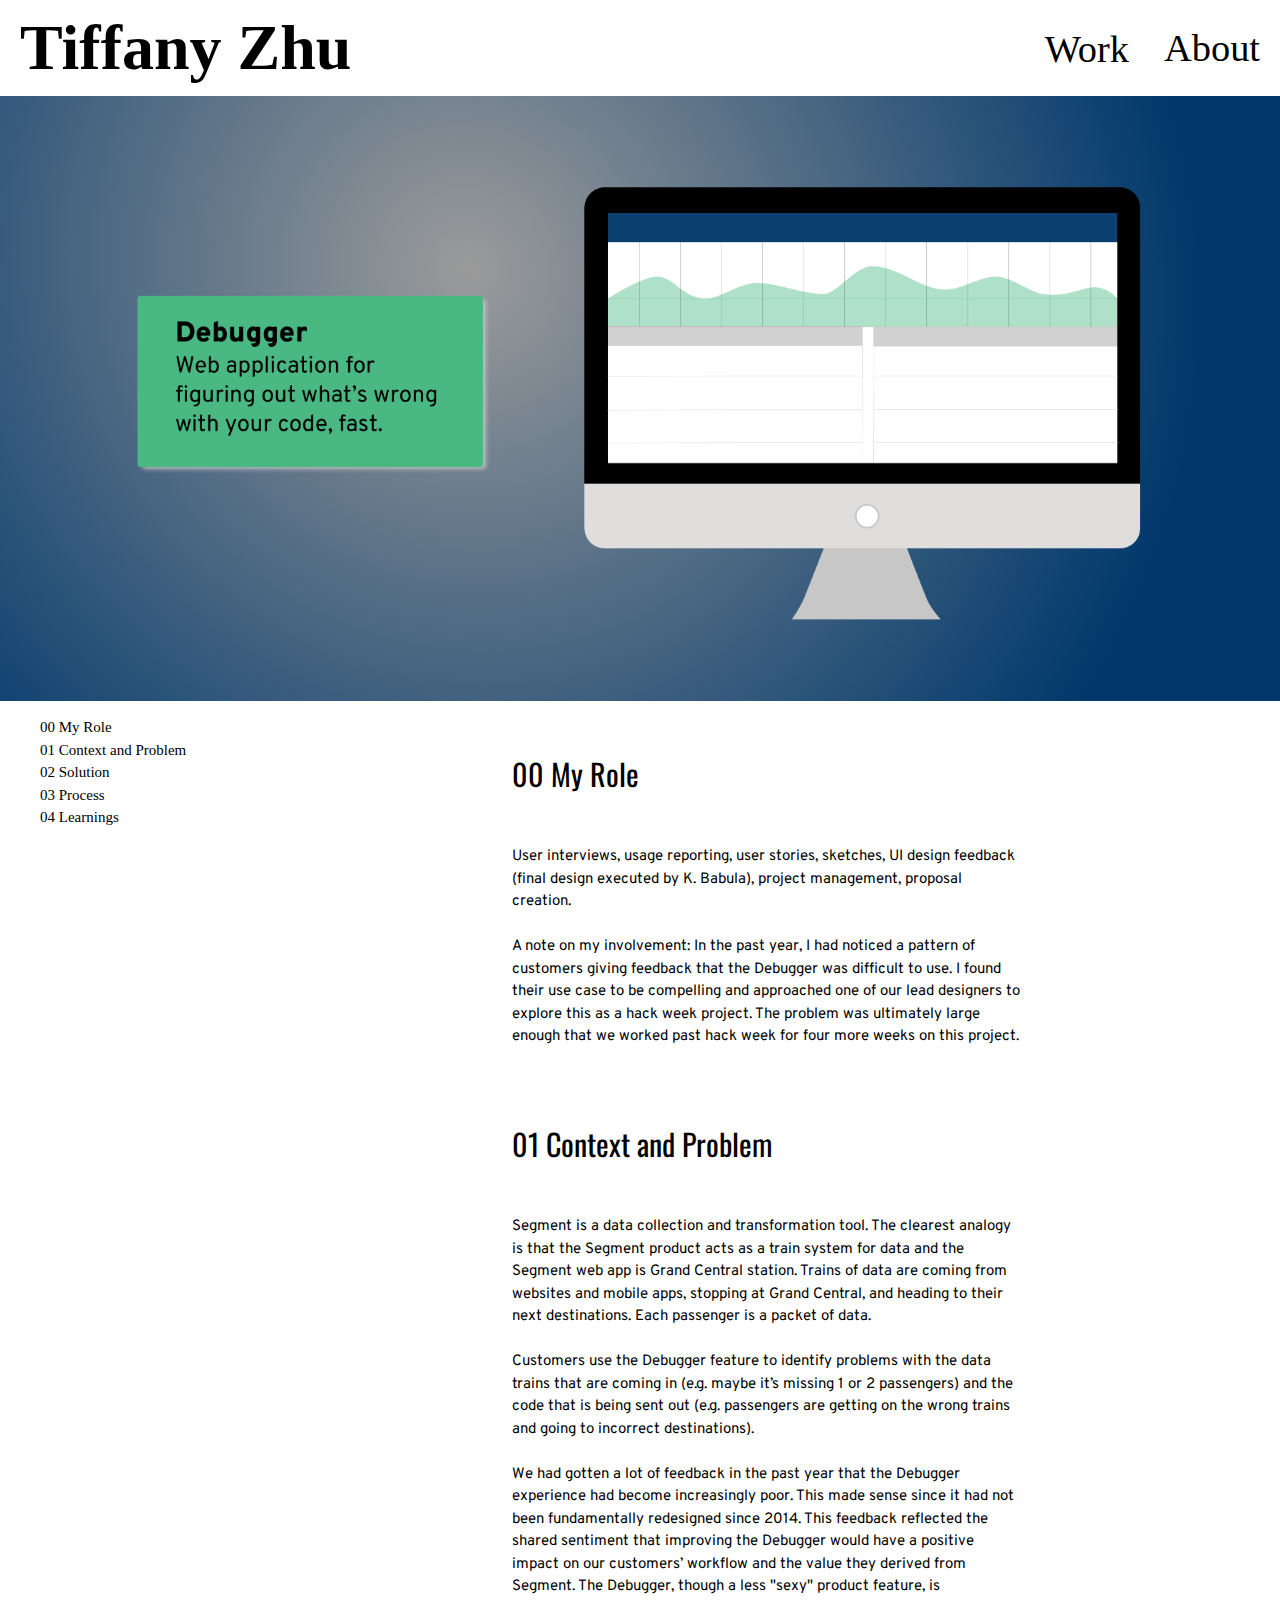
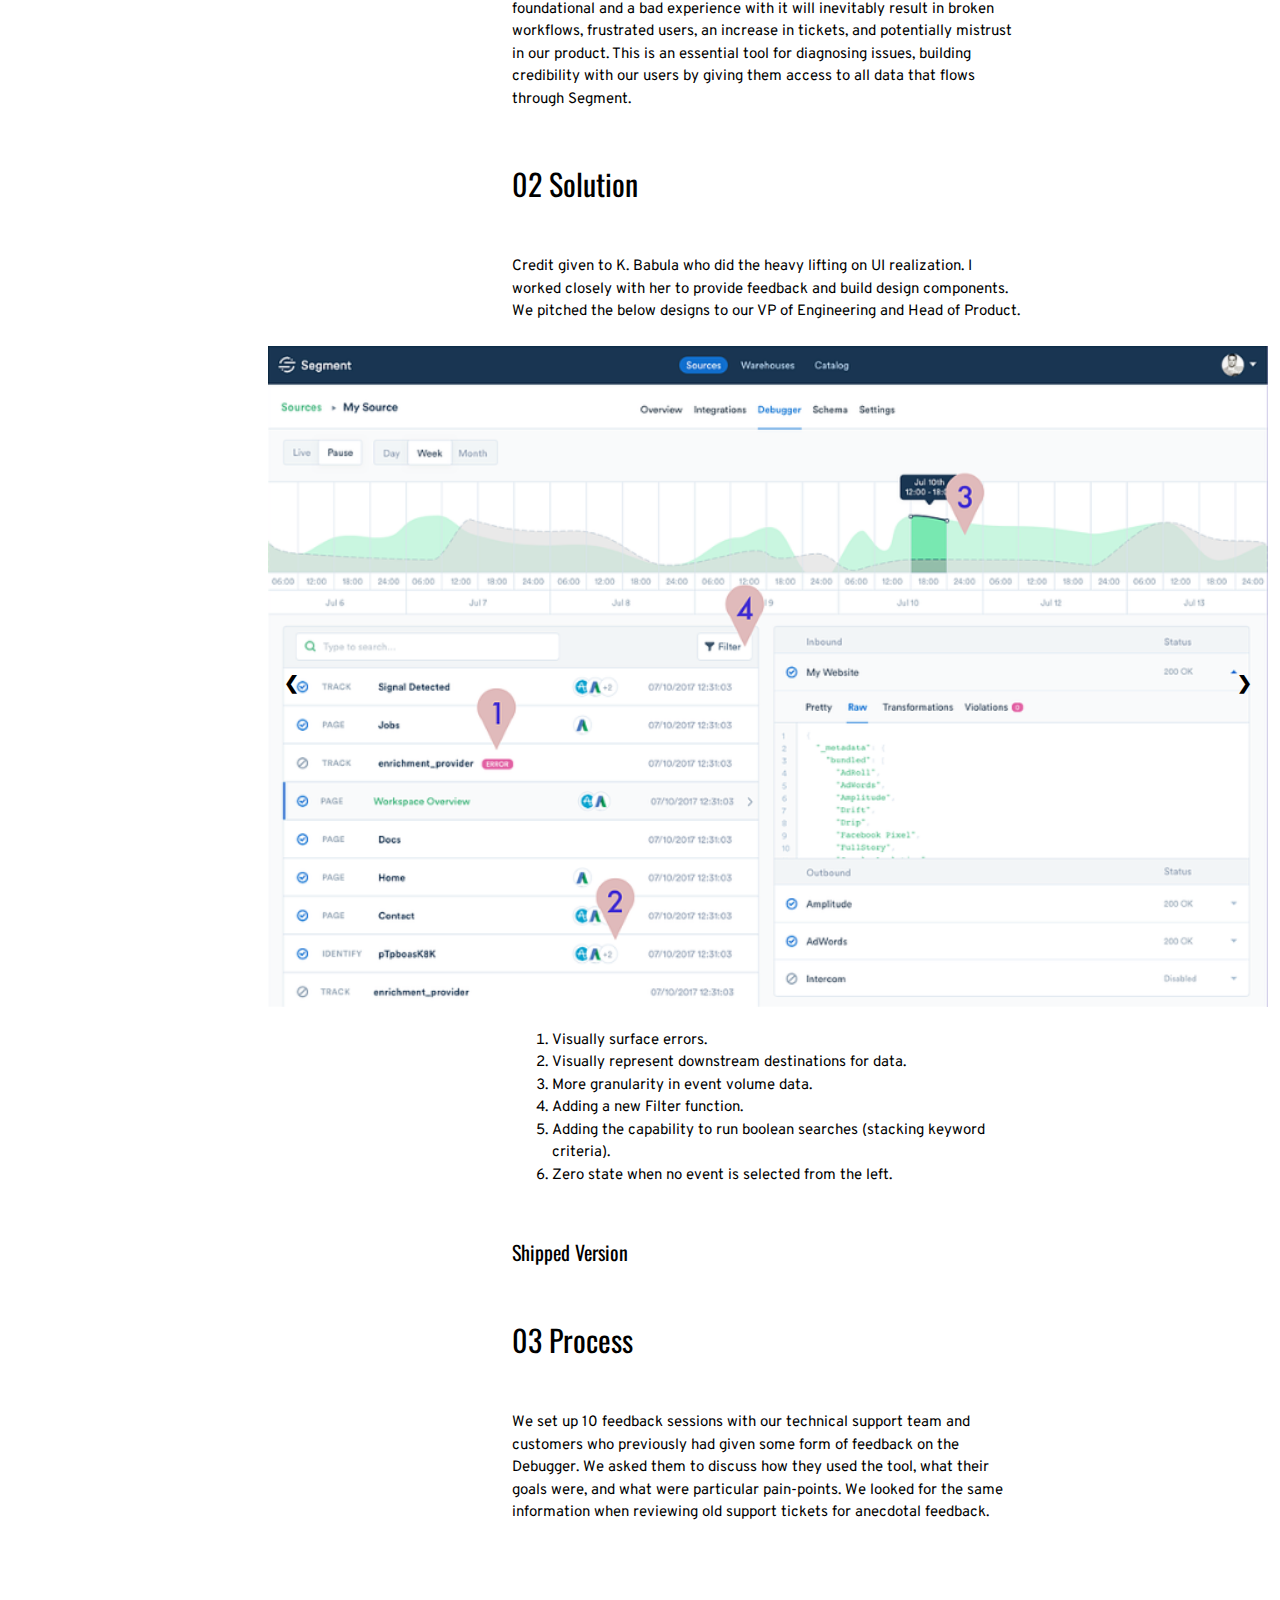
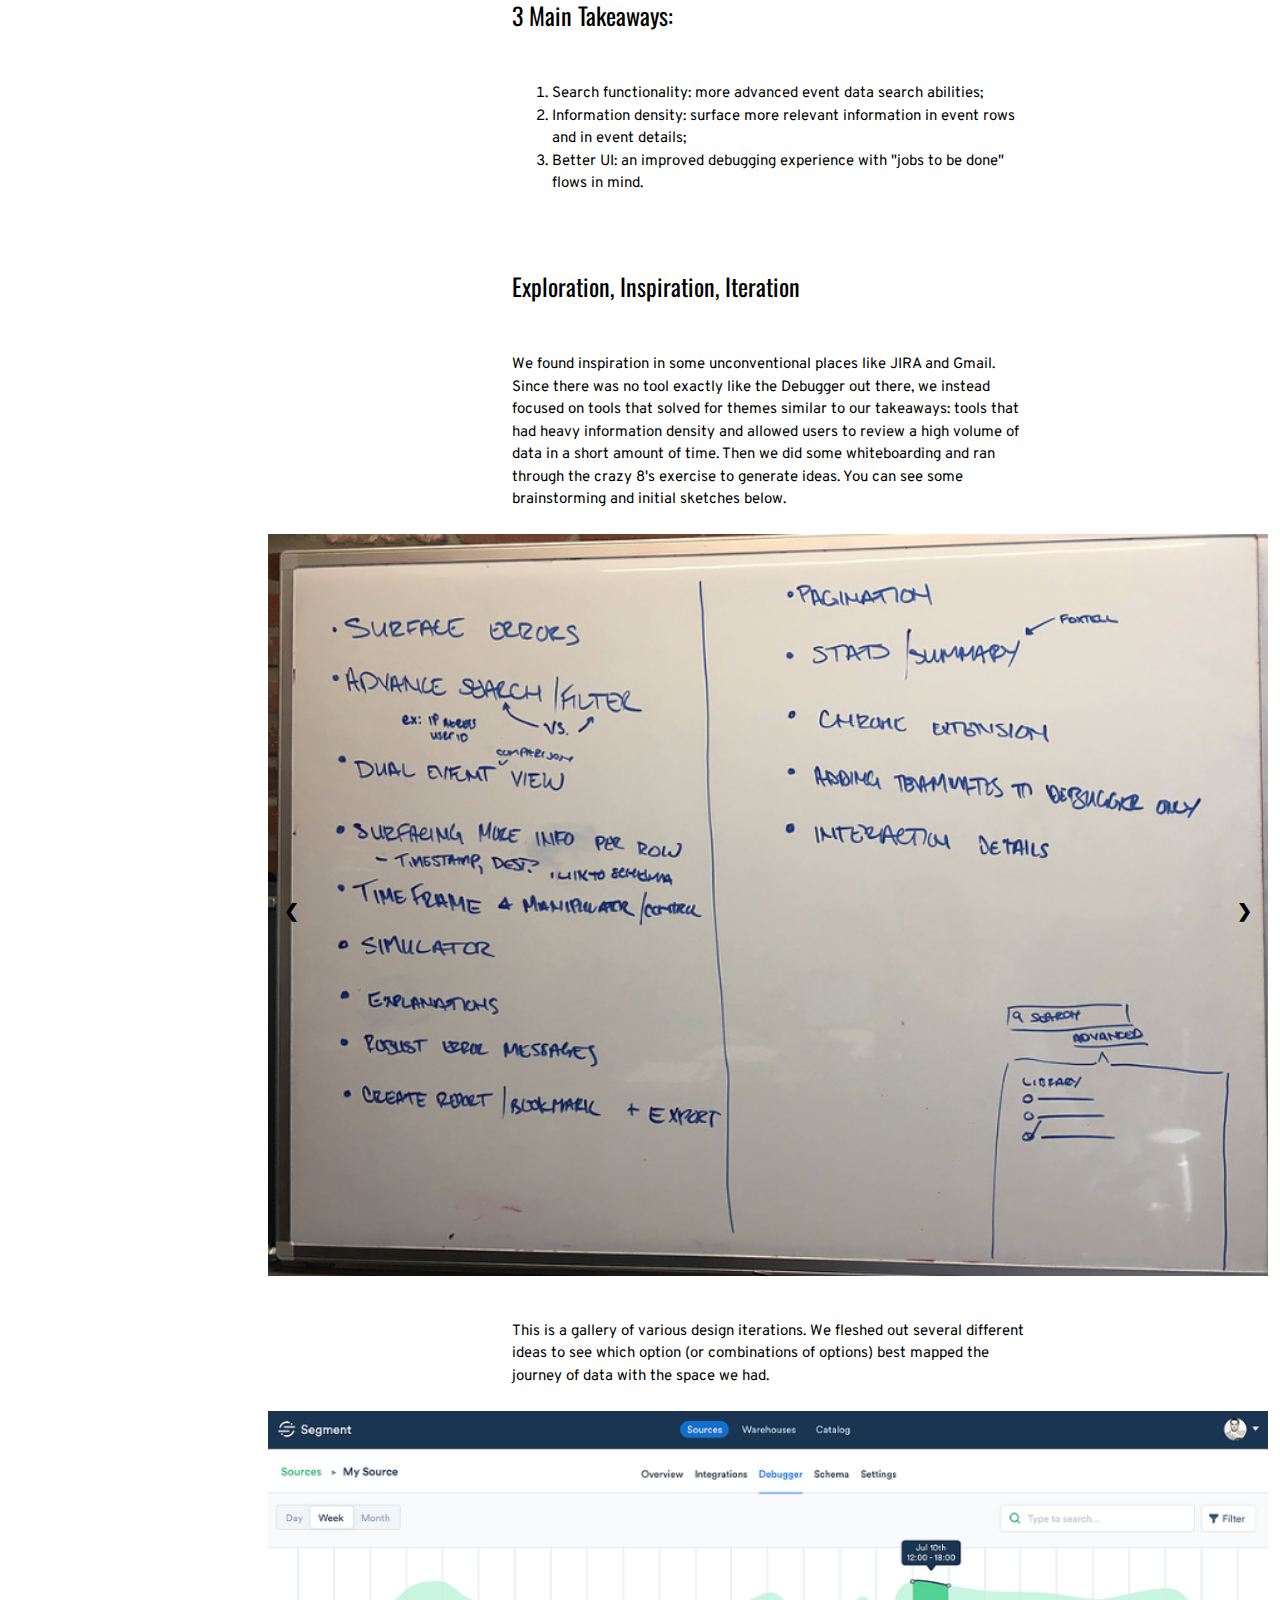
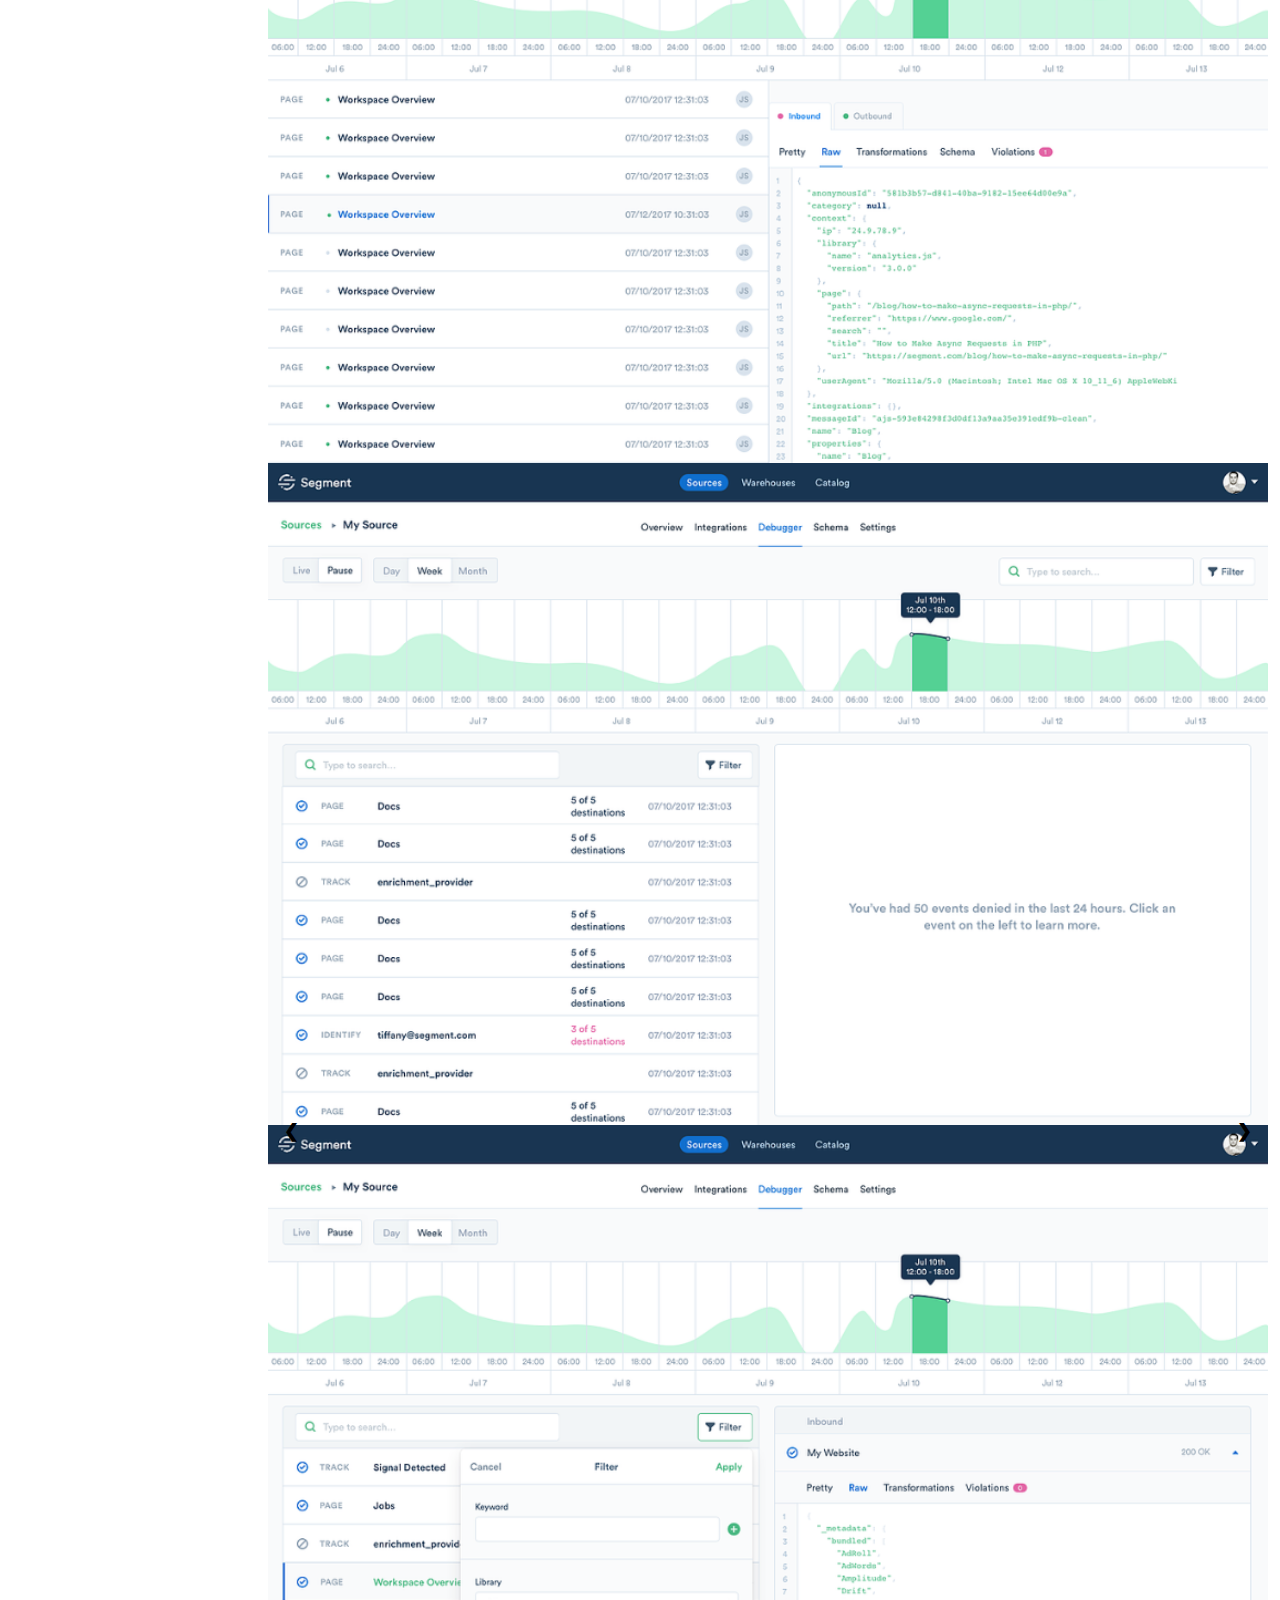
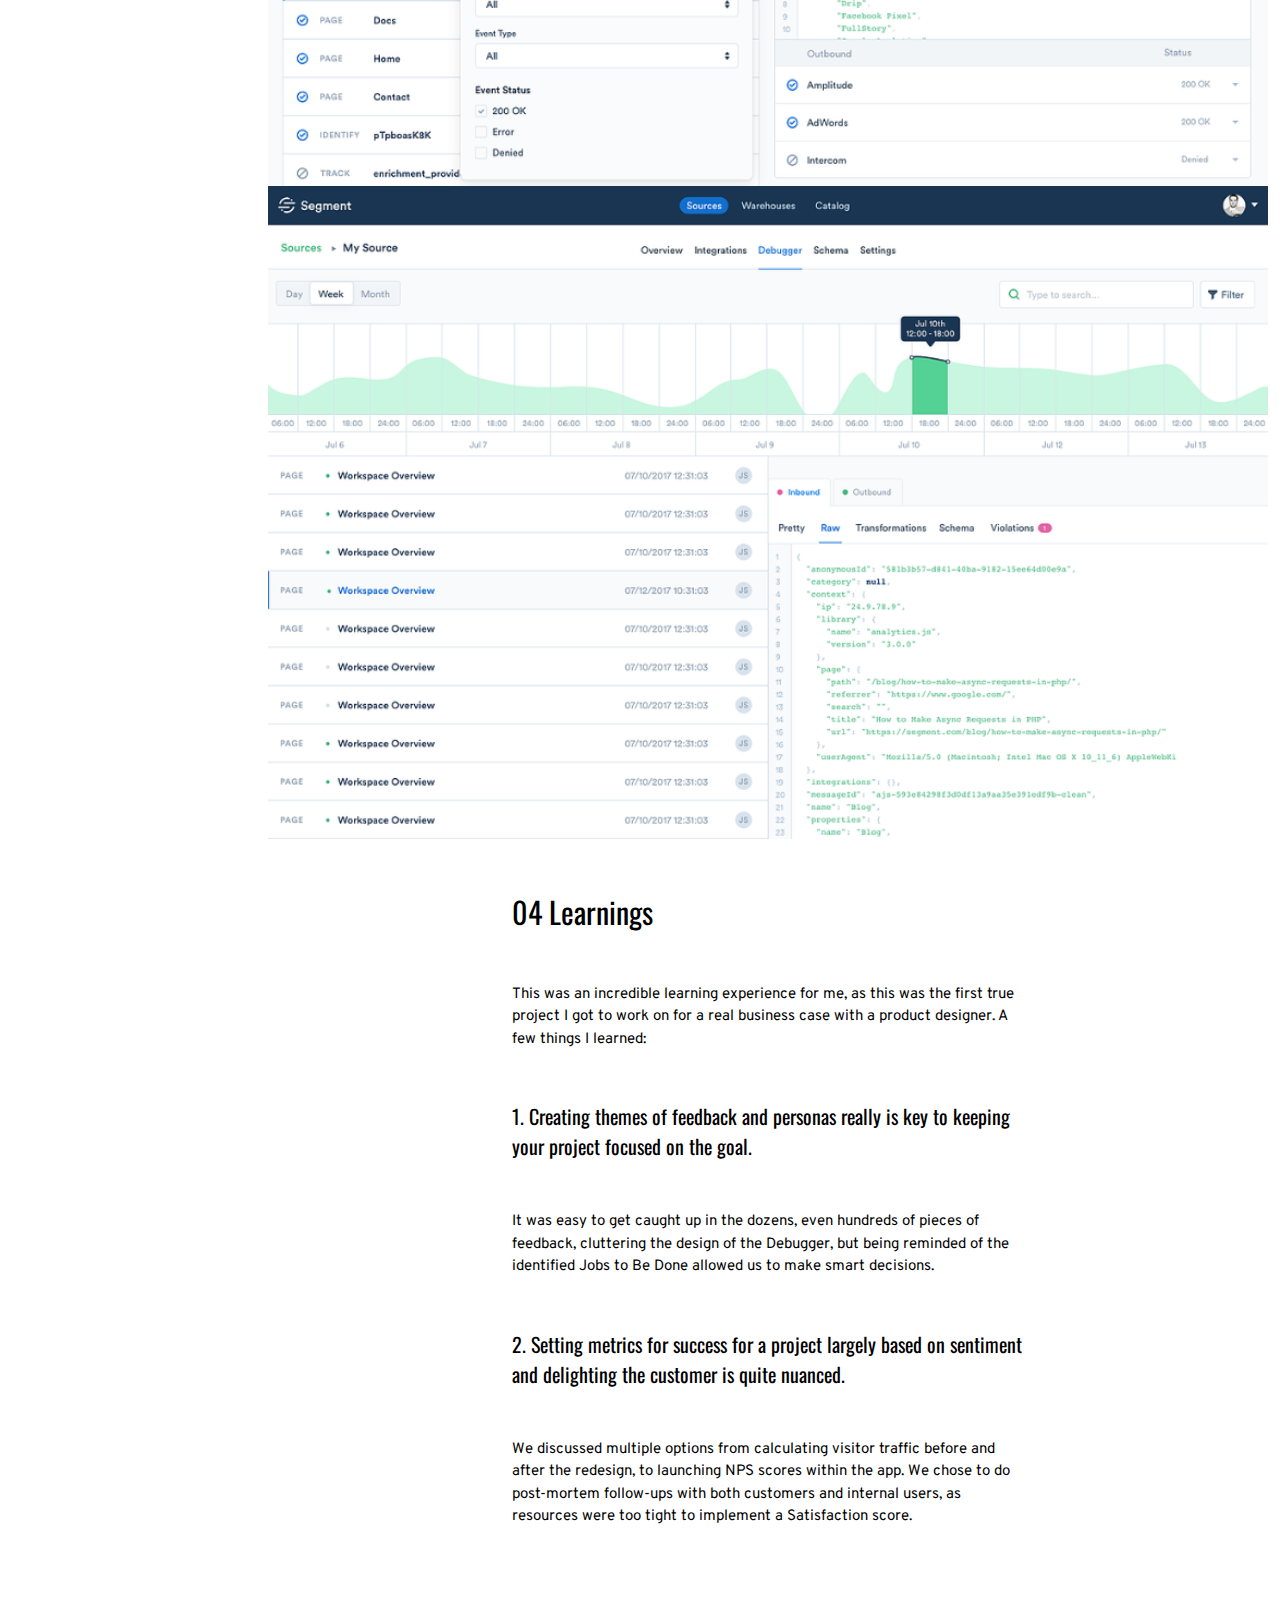
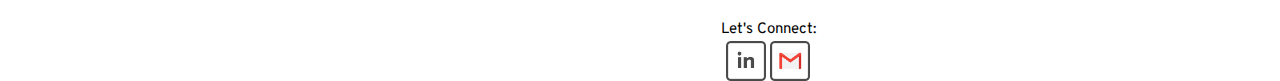
==== commit 19a4d33e: "commit" ====
--- a/debugger/debugger.html
+++ b/debugger/debugger.html
@@ -8,31 +8,18 @@
 
     <link href="https://fonts.googleapis.com/css?family=Oswald|Overpass|Permanent+Marker" rel="stylesheet">
 
-<!--
-    <link rel="stylesheet" href="https://stackpath.bootstrapcdn.com/bootstrap/4.1.3/css/bootstrap.min.css" integrity="sha384-MCw98/SFnGE8fJT3GXwEOngsV7Zt27NXFoaoApmYm81iuXoPkFOJwJ8ERdknLPMO" crossorigin="anonymous">
-
-
-<script src="https://code.jquery.com/jquery-3.3.1.min.js" crossorigin="anonymous" integrity="sha384-q8i/X+965DzO0rT7abK41JStQIAqVgRVzpbzo5smXKp4YfRvH+8abtTE1Pi6jizo"></script>
-
-
-<script src="https://cdnjs.cloudflare.com/ajax/libs/popper.js/1.14.3/umd/popper.min.js" integrity="sha384-ZMP7rVo3mIykV+2+9J3UJ46jBk0WLaUAdn689aCwoqbBJiSnjAK/l8WvCWPIPm49" crossorigin="anonymous"></script>
-
-<script src="https://stackpath.bootstrapcdn.com/bootstrap/4.1.3/js/bootstrap.min.js" integrity="sha384-ChfqqxuZUCnJSK3+MXmPNIyE6ZbWh2IMqE241rYiqJxyMiZ6OW/JmZQ5stwEULTy" crossorigin="anonymous"></script> -->
-
 <script src="https://code.jquery.com/jquery-3.3.1.min.js" crossorigin="anonymous"></script>
 
-<script type="text/javascript" src="../assets/main.js"></script>
-
 <link rel="stylesheet" href="https://www.w3schools.com/w3css/4/w3.css">
 
 <link rel="stylesheet" type="text/css" href="../assets/stylesheet.css">
 
-  </head>
+</head>
 
 
   <body>
 
-    <a href=""><div class="name-title">Tiffany Zhu</div></a>
+    <a href="../otherpages/index2.html"><div class="name-title">Tiffany Zhu</div></a>
         <div class="navbar">
         <div class="dropdown">
         <button class="dropbtn">Work</button>
@@ -48,7 +35,6 @@
     </div>
 
     <img src="../images/debugger/debugger-hero.png" class="hero-image">
-
 
     <div id="page-wrap">
         <div id="sidebar" class="sticky-top">
@@ -75,8 +61,6 @@
                 </p>
                 <br>
 
-            <img src="../images/general/monitor.png" class="monitor">
-
             <h2 id="context-problem">
                 01 Context and Problem
             </h2>
@@ -101,38 +85,28 @@
             </p>
             <br>
 
-      <div class="w3-content w3-display-container">
-        <img class="mySlides" src="../images/debugger/debugger-solution-1.png" style="width:100%">
-        <img class="mySlides" src="../images/debugger/debugger-solution-2.png" style="width:100%">
+<!-- Slideshow container -->
+<div class="slideshow-container">
+  <div class="mySlides1">
+    <img src="../images/debugger/debugger-solution-1.png" style="width:100%">
+  </div>
+
+  <div class="mySlides1">
+    <img src="../images/debugger/debugger-solution-2.png" style="width:100%">
+  </div>
+
+  <a class="prev" onclick="plusSlides(-1, 0)">&#10094;</a>
+  <a class="next" onclick="plusSlides(1, 0)">&#10095;</a>
+</div>
+
+<!--      <div class="w3-content w3-display-container">
+        <img class="mySlides" src="../images/debugger/debugger-solution-1.png">
+        <img class="mySlides" src="../images/debugger/debugger-solution-2.png">
 
         <button class="w3-button w3-black w3-display-left" onclick="plusDivs(-1)">&#10094;</button>
         <button class="w3-button w3-black w3-display-right" onclick="plusDivs(1)">&#10095;</button>
-      </div>
-
-<!-- bootstrap carousel
-
-    <div id="carouselExampleIndicators" class="carousel slide" data-ride="carousel">
-          <ol class="carousel-indicators">
-            <li data-target="#carouselExampleIndicators" data-slide-to="0" class="active"></li>
-            <li data-target="#carouselExampleIndicators" data-slide-to="1"></li>
-          </ol>
-          <div class="carousel-inner">
-            <div class="carousel-item active">
-              <img class="d-block w-100" src="../images/debugger/debugger-solution-1.png" alt="First slide">
-            </div>
-            <div class="carousel-item">
-              <img class="d-block w-100" src="../images/debugger/debugger-solution-2.png" alt="Second slide">
-            </div>
-          </div>
-          <a class="carousel-control-prev" href="#carouselExampleIndicators" role="button" data-slide="prev">
-            <span class="carousel-control-prev-icon" aria-hidden="true"></span>
-            <span class="sr-only">Previous</span>
-          </a>
-          <a class="carousel-control-next" href="#carouselExampleIndicators" role="button" data-slide="next">
-            <span class="carousel-control-next-icon" aria-hidden="true"></span>
-            <span class="sr-only">Next</span>
-          </a>
-    </div> -->
+      </div>-->
+
 
             <br>
             <ol>
@@ -145,7 +119,9 @@
             </ol>
 
             <h4>Shipped Version</h4>
-            <img src="../images/general/monitor.png" class="monitor">
+            <div class="monitor">
+              <img src="../images/debugger/shipped.gif" class="imtip" />
+            </div>
 
             <h2 id="process">
                 03 Process
@@ -170,83 +146,56 @@
            </p>
             <br>
 
-        <div id="carouselExampleIndicators" class="carousel slide" data-ride="carousel">
-          <ol class="carousel-indicators">
-            <li data-target="#carouselExampleIndicators" data-slide-to="0" class="active"></li>
-            <li data-target="#carouselExampleIndicators" data-slide-to="1"></li>
-            <li data-target="#carouselExampleIndicators" data-slide-to="2"></li>
-            <li data-target="#carouselExampleIndicators" data-slide-to="3"></li>
-          </ol>
-
-          <div class="carousel-inner">
-
-            <div class="carousel-item active">
-              <img class="d-block w-100" src="../images/debugger/debugger-process-1.png" alt="First slide">
-            </div>
-            <div class="carousel-item">
-              <img class="d-block w-100" src="../images/debugger/debugger-process-2.png" alt="Second slide">
-            </div>
-            <div class="carousel-item">
-              <img class="d-block w-100" src="../images/debugger/debugger-process-3.png" alt="Third slide">
-            </div>
-            <div class="carousel-item">
-              <img class="d-block w-100" src="../images/debugger/debugger-process-4.png" alt="Fourth slide">
-            </div>
-
-          </div>
-
-          <a class="carousel-control-prev" href="#carouselExampleIndicators" role="button" data-slide="prev">
-            <span class="carousel-control-prev-icon" aria-hidden="true"></span>
-            <span class="sr-only">Previous</span>
-          </a>
-          <a class="carousel-control-next" href="#carouselExampleIndicators" role="button" data-slide="next">
-            <span class="carousel-control-next-icon" aria-hidden="true"></span>
-            <span class="sr-only">Next</span>
-          </a>
-        </div>
-
-            <br>
-            <br>
-            <p>
-            This is a gallery of various design iterations. We fleshed out several different ideas to see which option (or combinations of options) best mapped the journey of data with the space we had.
-           </p>
-            <br>
-
-
-        <div id="carouselExampleIndicators" class="carousel slide" data-ride="carousel">
-          <ol class="carousel-indicators">
-            <li data-target="#carouselExampleIndicators" data-slide-to="0" class="active"></li>
-            <li data-target="#carouselExampleIndicators" data-slide-to="1"></li>
-            <li data-target="#carouselExampleIndicators" data-slide-to="2"></li>
-            <li data-target="#carouselExampleIndicators" data-slide-to="3"></li>
-          </ol>
-
-          <div class="carousel-inner">
-
-            <div class="carousel-item active">
-              <img class="d-block w-100" src="../images/debugger/debugger-iteration-1.png" alt="First slide">
-            </div>
-            <div class="carousel-item">
-              <img class="d-block w-100" src="../images/debugger/debugger-iteration-2.png" alt="Second slide">
-            </div>
-            <div class="carousel-item">
-              <img class="d-block w-100" src="../images/debugger/debugger-iteration-3.png" alt="Third slide">
-            </div>
-            <div class="carousel-item">
-              <img class="d-block w-100" src="../images/debugger/debugger-iteration-4.png" alt="Fourth slide">
-            </div>
-
-          </div>
-
-          <a class="carousel-control-prev" href="#carouselExampleIndicators" role="button" data-slide="prev">
-            <span class="carousel-control-prev-icon" aria-hidden="true"></span>
-            <span class="sr-only">Previous</span>
-          </a>
-          <a class="carousel-control-next" href="#carouselExampleIndicators" role="button" data-slide="next">
-            <span class="carousel-control-next-icon" aria-hidden="true"></span>
-            <span class="sr-only">Next</span>
-          </a>
-        </div>
+      <!-- Slideshow container -->
+      <div class="slideshow-container">
+        <div class="mySlides2">
+          <img src="../images/debugger/debugger-process-1.png" style="width:100%">
+        </div>
+
+        <div class="mySlides2">
+          <img src="../images/debugger/debugger-process-2.png" style="width:100%">
+        </div>
+
+        <div class="mySlides2">
+          <img src="../images/debugger/debugger-process-3.png" style="width:100%">
+        </div>
+
+        <div class="mySlides2">
+          <img src="../images/debugger/debugger-process-4.png" style="width:100%">
+        </div>
+
+        <a class="prev" onclick="plusSlides(-1, 1)">&#10094;</a>
+        <a class="next" onclick="plusSlides(1, 1)">&#10095;</a>
+      </div>
+
+        <br>
+        <br>
+        <p>
+        This is a gallery of various design iterations. We fleshed out several different ideas to see which option (or combinations of options) best mapped the journey of data with the space we had.
+       </p>
+        <br>
+
+      <!-- Slideshow container -->
+      <div class="slideshow-container">
+        <div class="mySlides3">
+          <img src="../images/debugger/debugger-iteration-1.png" style="width:100%">
+        </div>
+
+        <div class="mySlides3">
+          <img src="../images/debugger/debugger-iteration-2.png" style="width:100%">
+        </div>
+
+        <div class="mySlides3">
+          <img src="../images/debugger/debugger-iteration-3.png" style="width:100%">
+        </div>
+
+        <div class="mySlides3">
+          <img src="../images/debugger/debugger-iteration-4.png" style="width:100%">
+        </div>
+
+        <a class="prev" onclick="plusSlides(-1, 2)">&#10094;</a>
+        <a class="next" onclick="plusSlides(1, 2)">&#10095;</a>
+      </div>
 
             <h2 id="learnings">
                 04 Learnings
@@ -263,18 +212,24 @@
             <p>
                 We discussed multiple options from calculating visitor traffic before and after the redesign, to launching NPS scores within the app. We chose to do post-mortem follow-ups with both customers and internal users, as resources were too tight to implement a Satisfaction score.
             </p>
-
-
-        <div class="connect">
-            <div>Let's Connect:</div>
-            <img src="../images/general/linkedin.png" id="icon1">
-            <img src="../images/general/gmail.png" id="icon2">
-
-        </div>
-        </div>
-
+            <br>
+            <br>
+            <br>
+            <br>
+
+    <div class="connect">
+        <div>Let's Connect:</div>
+        <a href="https://www.linkedin.com/in/tiffanyzhu" target="_blank"><img src="../images/general/linkedin.png" id="icon1"></a>
+        <a href="<a href="mailto:tiffanyzhu729@gmail.com" target="_blank"><img src="../images/general/gmail.png" id="icon2"></a>
     </div>
 
+        </div>
+
+    </div>
+
+<script type="text/javascript" src="../assets/main.js"></script>
+
+
 
   </body>
 
--- a/assets/stylesheet.css
+++ b/assets/stylesheet.css
@@ -30,7 +30,7 @@
     font-family: 'Overpass', Sans-Serif;
 }
 
-h1 {
+h1, iframe {
     font-family: 'Oswald', sans-serif;
     text-align: center;
 }
@@ -49,6 +49,14 @@
     margin: 0 auto;
 }
 
+ul {
+  list-style-type: none;
+}
+
+img {
+
+}
+
 .connect {
     margin: 0 auto;
     text-align: center;
@@ -63,7 +71,7 @@
     display: inline-block;
     font-weight: bold;
     font-family: 'Permanent Marker', Cursive;
-    font-size: 55px;
+    font-size: 5vw;
     margin-left: 20px;
 }
 
@@ -71,7 +79,7 @@
     display: flex;
     float: right;
     font-family: 'Permanent Marker', Cursive;
-    font-size: 25px;
+    font-size: 3vw;
     padding-top: 20px;
     margin-right: 20px;
 }
@@ -83,7 +91,7 @@
     padding-bottom: 100px;
     padding-top: 100px;
     width: 50%;
-    font-size: 40px;
+    font-size: 3vw;
     font-family: 'Oswald', sans-serif;
 }
 
@@ -110,6 +118,16 @@
     width: 100%;
     margin: 0 auto;
     text-align: left;
+    position: relative;
+    display: inline;
+}
+
+.imtip {
+  position: absolute;
+  bottom: 0;
+  right: 50;
+  width: 40%;
+
 }
 
 /* images contained in individual portfolio projects*/
@@ -130,23 +148,20 @@
     text-align: right;
 }
 
-/* Create two unequal columns that floats next to each other */
 .column {
-    display: inline-block;
+    float: left;
     padding: 10px;
 }
 
 .left {
   width: 25%;
+  text-align: right;
 }
 
 .right {
   width: 75%;
-}
-
-.mini {
-  width: 37.4%;
-}
+  margin-top: 12px;
+  }
 
 /* Clear floats after the columns */
 .row:after {
@@ -155,18 +170,13 @@
     clear: both;
 }
 
-.mySlides {
-     display:none;
-     width: 100%;
-}
-
 #icon1, #icon2 {
     width: 40px;
     display: inline-block;
 }
 
 #headshot {
-    width: 10%;
+    width: 50%;
     text-align: right;
 }
 
@@ -179,6 +189,7 @@
 #sidebar {
     width: 20%;
     float: left;
+    font-family: 'Permanent Marker', Cursive;
 }
 
 /* The dropdown container */
@@ -188,7 +199,7 @@
 
 /* Dropdown button */
 .dropdown .dropbtn {
-  font-size: 25px;
+  font-size: 3vw;
   border: none;
   outline: none;
   color: black;
@@ -227,25 +238,90 @@
     text-decoration: underline;
 }
 
+/* W3SCHOOLS SLIDESHOW CODE*/
+
+* {box-sizing: border-box}
+.mySlides1, .mySlides2 {display: none}
+img {vertical-align: middle;}
+
+/* Slideshow container */
+.slideshow-container {
+  max-width: 1000px;
+  position: relative;
+  margin: auto;
+}
+
+/* Next & previous buttons */
+.prev, .next {
+  cursor: pointer;
+  position: absolute;
+  top: 50%;
+  width: auto;
+  padding: 16px;
+  margin-top: -22px;
+  color: black;
+  font-weight: bold;
+  font-size: 18px;
+  transition: 0.6s ease;
+  border-radius: 0 3px 3px 0;
+  user-select: none;
+}
+
+/* Position the "next button" to the right */
+.next {
+  right: 0;
+  border-radius: 3px 0 0 3px;
+}
+
+/* On hover, add a grey background color */
+.prev:hover, .next:hover {
+  background-color: #f1f1f1;
+  color: black;
+}
+
+.active, .dot:hover {
+  background-color: #717171;
+}
+
+/* Fading animation */
+.fade {
+  -webkit-animation-name: fade;
+  -webkit-animation-duration: 1.5s;
+  animation-name: fade;
+  animation-duration: 1.5s;
+}
+
+@-webkit-keyframes fade {
+  from {opacity: .4}
+  to {opacity: 1}
+}
+
+@keyframes fade {
+  from {opacity: .4}
+  to {opacity: 1}
+}
+
+
 
 /* Responsive layout - when the screen is less than 600px wide, make the two columns stack on top of each other instead of next to each other */
 @media screen and (max-width: 600px) {
     .column {
         width: 100%;
     }
+
+    .sticky-top {
+      position: relative;
+      margin-top: 0 !important;
+    }
   #sidebar {
       width: 100%;
     }
 }
 
-/* Small devices (portrait tablets and large phones, 600px and up) */
-@media only screen and (min-width: 600px) {...}
 
 /* Medium devices (landscape tablets, 768px and up) */
-@media only screen and (min-width: 768px) {...}
-
-/* Large devices (laptops/desktops, 992px and up) */
-@media only screen and (min-width: 992px) {...}
+@media only screen and (max-width: 768px) {...}
+
 
 /* Extra large devices (large laptops and desktops, 1200px and up) */
 @media only screen and (min-width: 1200px) {...}
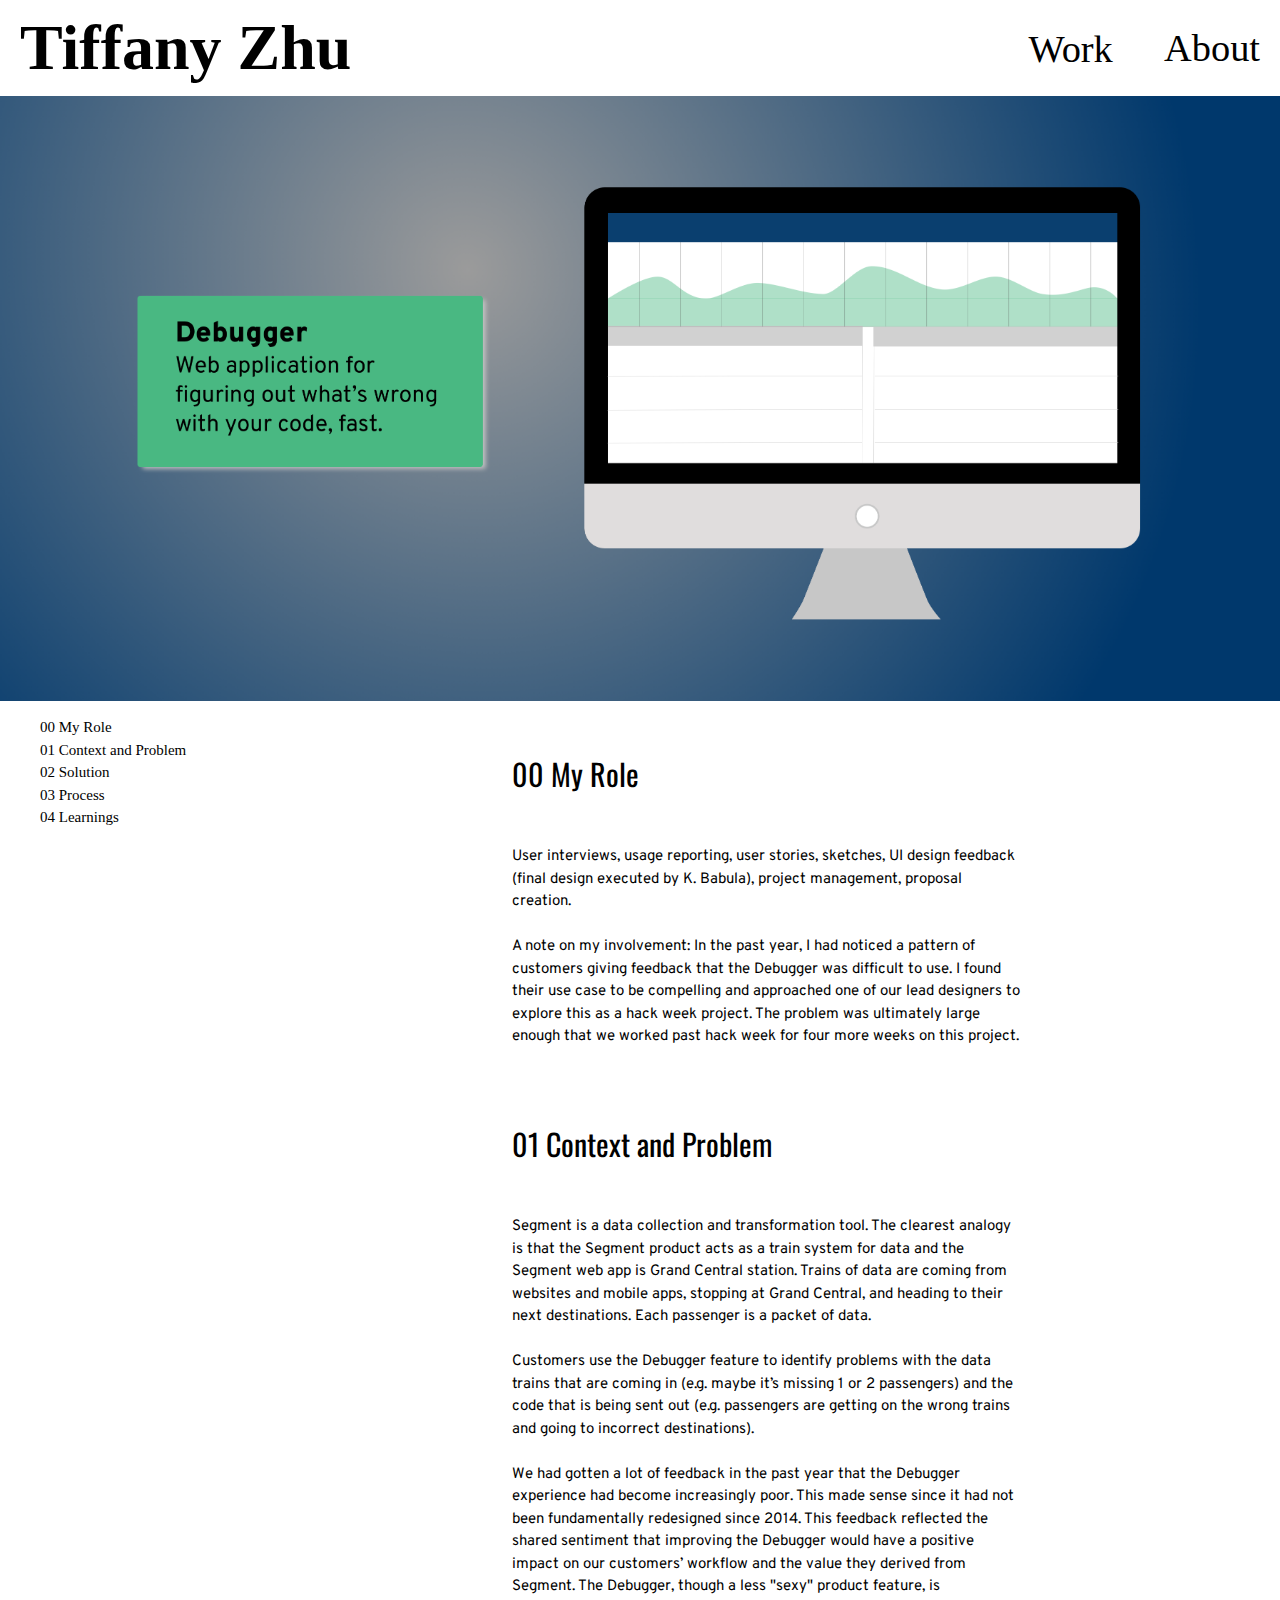
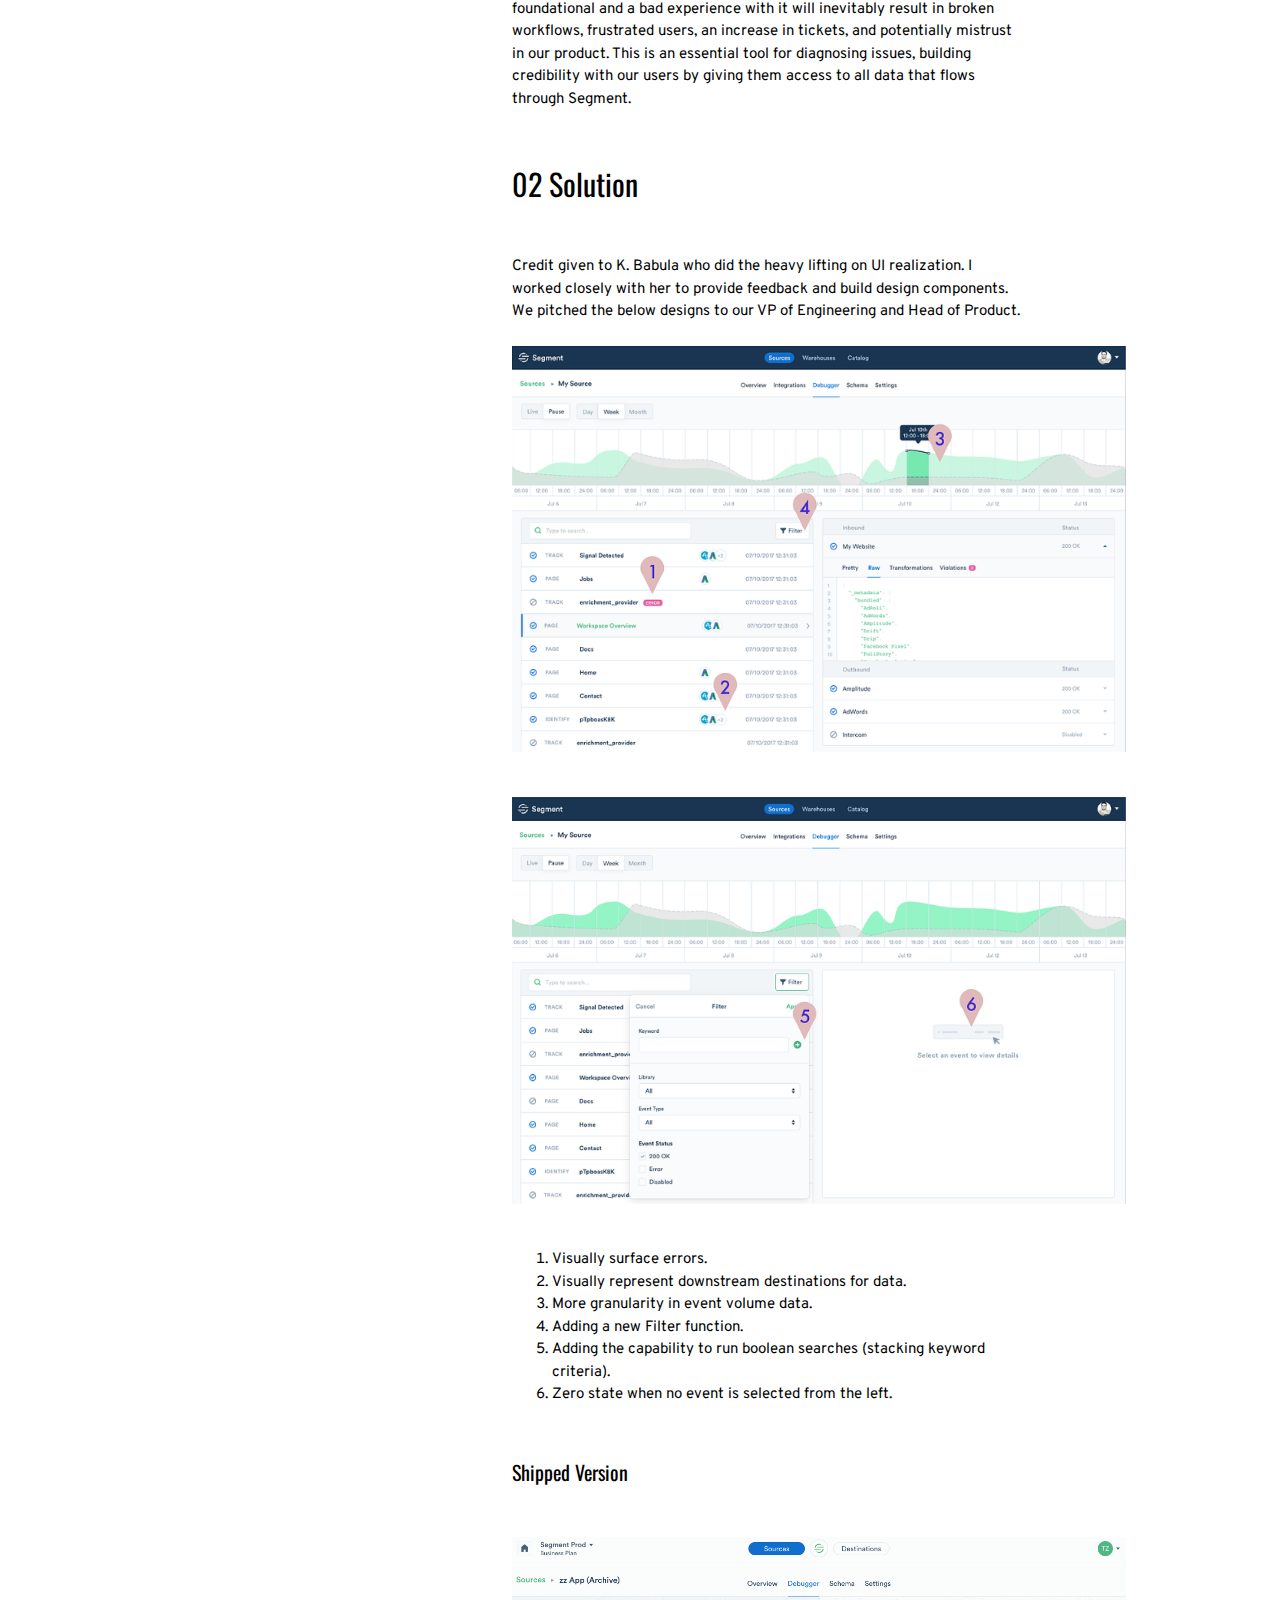
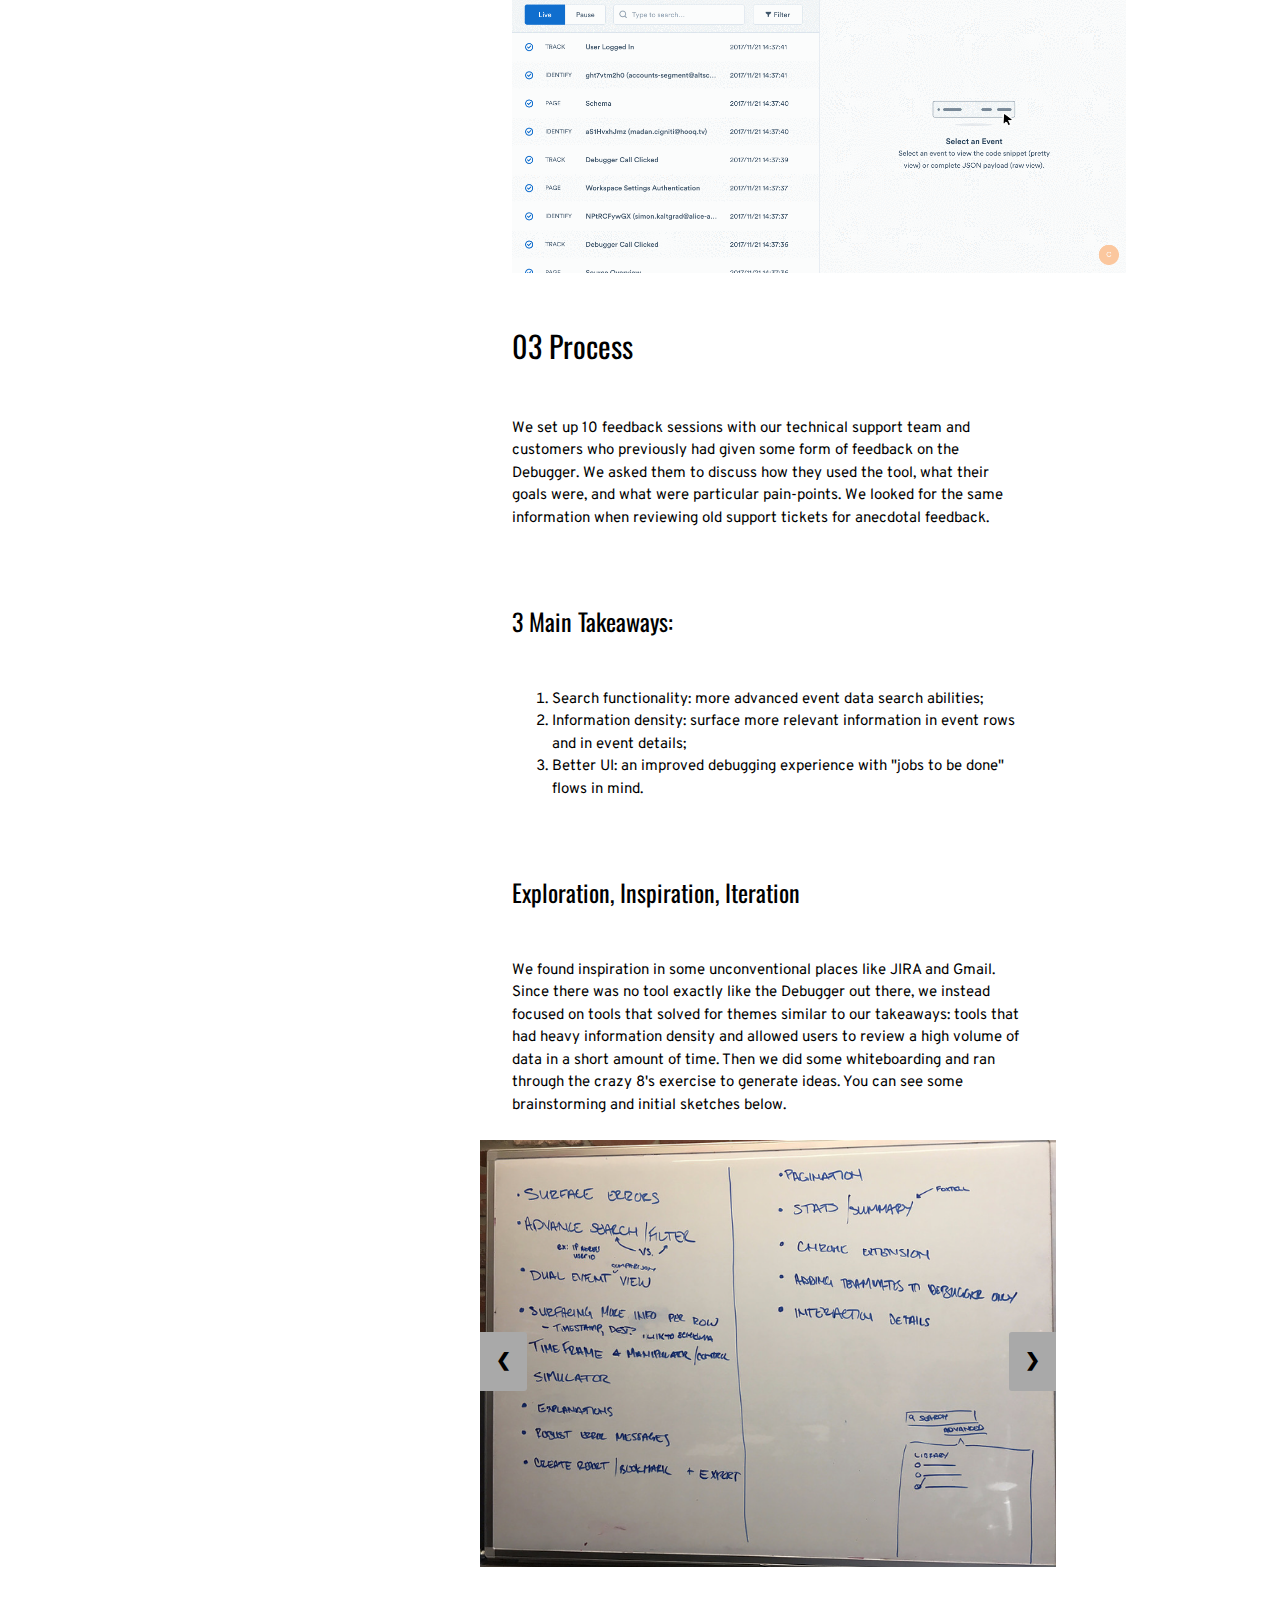
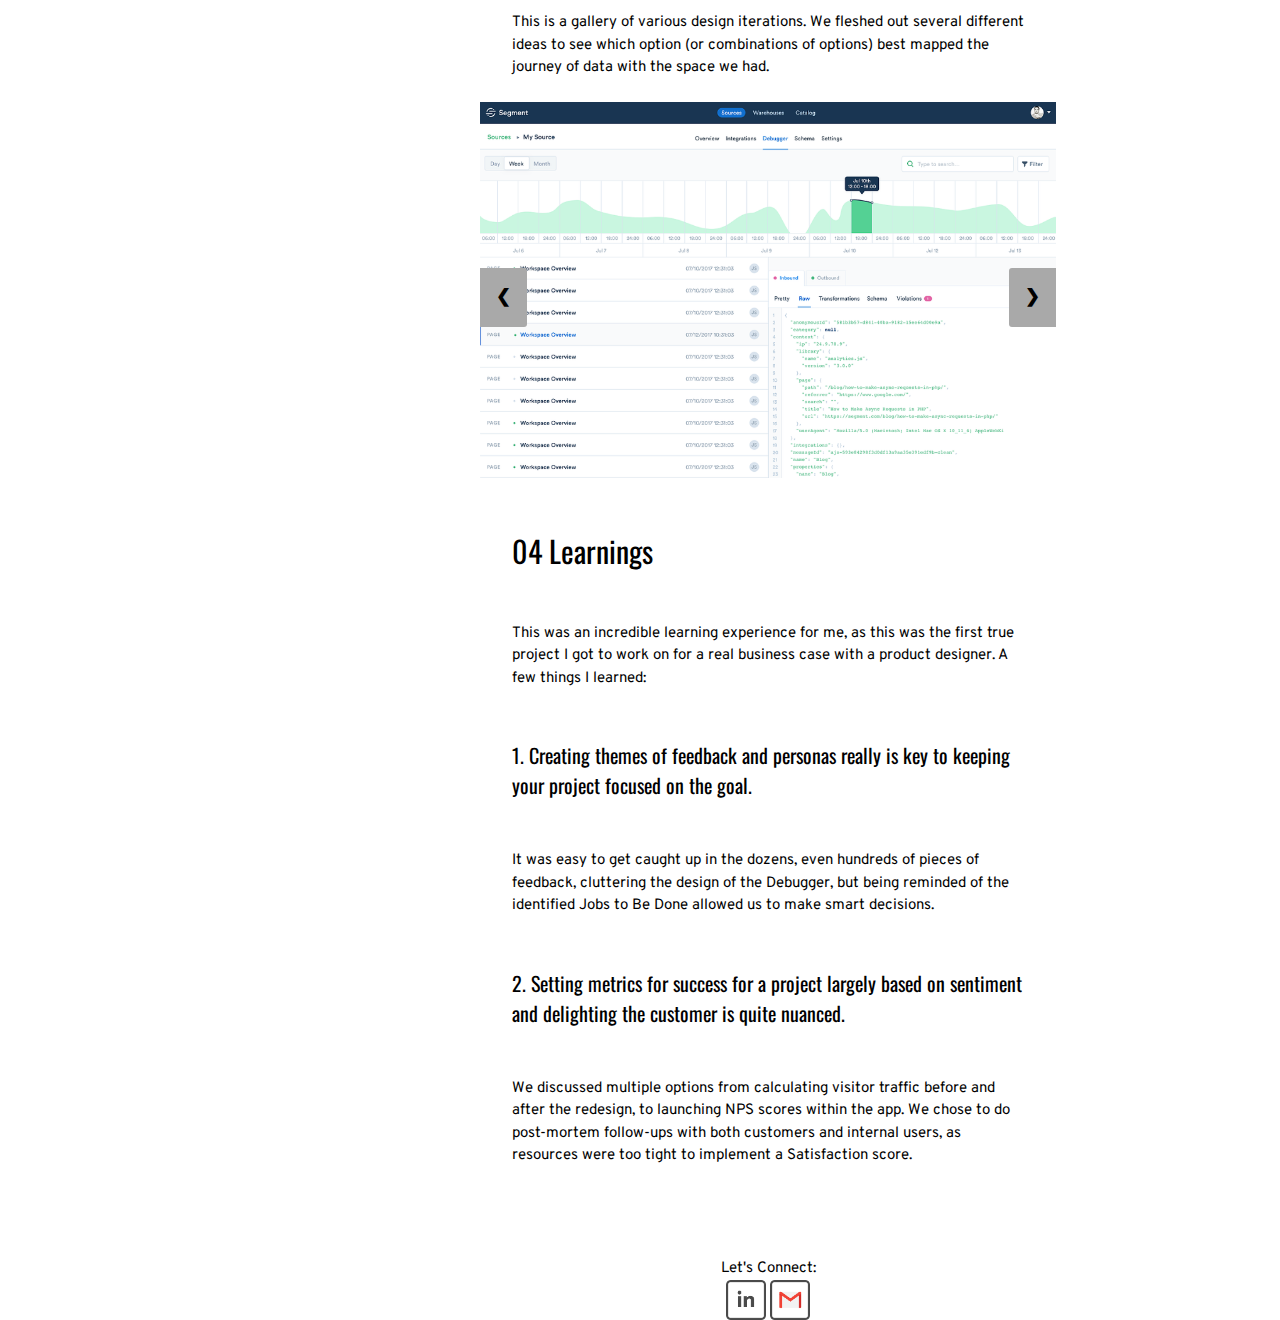
==== commit 2181e694: "commits" ====
--- a/debugger/debugger.html
+++ b/debugger/debugger.html
@@ -82,22 +82,20 @@
 
             <p>
                 Credit given to K. Babula who did the heavy lifting on UI realization. I worked closely with her to provide feedback and build design components. We pitched the below designs to our VP of Engineering and Head of Product.
-            </p>
-            <br>
-
-<!-- Slideshow container -->
-<div class="slideshow-container">
-  <div class="mySlides1">
-    <img src="../images/debugger/debugger-solution-1.png" style="width:100%">
-  </div>
-
-  <div class="mySlides1">
-    <img src="../images/debugger/debugger-solution-2.png" style="width:100%">
-  </div>
-
-  <a class="prev" onclick="plusSlides(-1, 0)">&#10094;</a>
-  <a class="next" onclick="plusSlides(1, 0)">&#10095;</a>
-</div>
+                <br>
+                <br>
+                <img src="../images/debugger/debugger-solution-1.png" class="image">
+                <br>
+                <br>
+                <br>
+                <img src="../images/debugger/debugger-solution-2.png" class="image">
+                </p>
+                <br>
+
+
+
+
+
 
 <!--      <div class="w3-content w3-display-container">
         <img class="mySlides" src="../images/debugger/debugger-solution-1.png">
@@ -119,9 +117,8 @@
             </ol>
 
             <h4>Shipped Version</h4>
-            <div class="monitor">
-              <img src="../images/debugger/shipped.gif" class="imtip" />
-            </div>
+              <p><img src="../images/debugger/shipped.gif" class="image"> </p>
+
 
             <h2 id="process">
                 03 Process
@@ -148,24 +145,24 @@
 
       <!-- Slideshow container -->
       <div class="slideshow-container">
-        <div class="mySlides2">
+        <div class="mySlides1">
           <img src="../images/debugger/debugger-process-1.png" style="width:100%">
         </div>
 
-        <div class="mySlides2">
+        <div class="mySlides1">
           <img src="../images/debugger/debugger-process-2.png" style="width:100%">
         </div>
 
-        <div class="mySlides2">
+        <div class="mySlides1">
           <img src="../images/debugger/debugger-process-3.png" style="width:100%">
         </div>
 
-        <div class="mySlides2">
+        <div class="mySlides1">
           <img src="../images/debugger/debugger-process-4.png" style="width:100%">
         </div>
 
-        <a class="prev" onclick="plusSlides(-1, 1)">&#10094;</a>
-        <a class="next" onclick="plusSlides(1, 1)">&#10095;</a>
+  <a class="prev" onclick="plusSlides(-1, 0)">&#10094;</a>
+  <a class="next" onclick="plusSlides(1, 0)">&#10095;</a>
       </div>
 
         <br>
@@ -177,24 +174,24 @@
 
       <!-- Slideshow container -->
       <div class="slideshow-container">
-        <div class="mySlides3">
+        <div class="mySlides2">
           <img src="../images/debugger/debugger-iteration-1.png" style="width:100%">
         </div>
 
-        <div class="mySlides3">
+        <div class="mySlides2">
           <img src="../images/debugger/debugger-iteration-2.png" style="width:100%">
         </div>
 
-        <div class="mySlides3">
+        <div class="mySlides2">
           <img src="../images/debugger/debugger-iteration-3.png" style="width:100%">
         </div>
 
-        <div class="mySlides3">
+        <div class="mySlides2">
           <img src="../images/debugger/debugger-iteration-4.png" style="width:100%">
         </div>
 
-        <a class="prev" onclick="plusSlides(-1, 2)">&#10094;</a>
-        <a class="next" onclick="plusSlides(1, 2)">&#10095;</a>
+        <a class="prev" onclick="plusSlides(-1, 1)">&#10094;</a>
+        <a class="next" onclick="plusSlides(1, 1)">&#10095;</a>
       </div>
 
             <h2 id="learnings">
--- a/assets/stylesheet.css
+++ b/assets/stylesheet.css
@@ -1,13 +1,3 @@
-/*
-font-family: 'Nanum Gothic', sans-serif;
-font-family: 'Nixie One', cursive;
-
-Font-Family: 'Permanent Marker', Cursive;
-Font-Size: 55px;
-Font-Family: 'Overpass', Sans-Serif;
-Font-Size: 17px;
-*/
-
 a:link {
     text-decoration: none;
     color: black;
@@ -53,8 +43,8 @@
   list-style-type: none;
 }
 
-img {
-
+iframe {
+  width: 100%;
 }
 
 .connect {
@@ -132,14 +122,14 @@
 
 /* images contained in individual portfolio projects*/
 .image {
-    width: 40%;
+    width: 120%;
     margin: 0 auto;
     text-align: right;
 }
 
 .header {
     font-family: 'Oswald', sans-serif;
-    text-align: left;
+    text-align: right;
 }
 
 .carousel-item {
@@ -148,6 +138,7 @@
     text-align: right;
 }
 
+/* about me page columns left and right*/
 .column {
     float: left;
     padding: 10px;
@@ -160,20 +151,22 @@
 
 .right {
   width: 75%;
-  margin-top: 12px;
+  margin-top: 15px;
   }
 
 /* Clear floats after the columns */
 .row:after {
-    content: "";
-    display: table;
-    clear: both;
-}
-
+  content: "";
+  display: table;
+  clear: both;
+}
+
+
+/*for the Let's Connect bar at the bottom of each page */
 #icon1, #icon2 {
     width: 40px;
     display: inline-block;
-}
+  }
 
 #headshot {
     width: 50%;
@@ -203,7 +196,7 @@
   border: none;
   outline: none;
   color: black;
-  padding-right: 35px;
+  padding-right: 4vw;
   background-color: inherit;
   font-family: inherit; /* Important for vertical align on mobile phones */
   margin: 0; /* Important for vertical align on mobile phones */
@@ -246,7 +239,7 @@
 
 /* Slideshow container */
 .slideshow-container {
-  max-width: 1000px;
+  max-width: 45vw;
   position: relative;
   margin: auto;
 }
@@ -259,7 +252,7 @@
   width: auto;
   padding: 16px;
   margin-top: -22px;
-  color: black;
+  color: white;
   font-weight: bold;
   font-size: 18px;
   transition: 0.6s ease;
@@ -274,8 +267,8 @@
 }
 
 /* On hover, add a grey background color */
-.prev:hover, .next:hover {
-  background-color: #f1f1f1;
+.prev, .next {
+  background-color: #A9A9A9;
   color: black;
 }
 
@@ -305,6 +298,10 @@
 
 /* Responsive layout - when the screen is less than 600px wide, make the two columns stack on top of each other instead of next to each other */
 @media screen and (max-width: 600px) {
+    .header {
+      text-align: center;
+    }
+
     .column {
         width: 100%;
     }
@@ -313,9 +310,12 @@
       position: relative;
       margin-top: 0 !important;
     }
-  #sidebar {
-      width: 100%;
-    }
+
+    #sidebar {
+        width: 100%;
+      }
+
+
 }
 
 
@@ -329,3 +329,5 @@
 
 
 
+
+
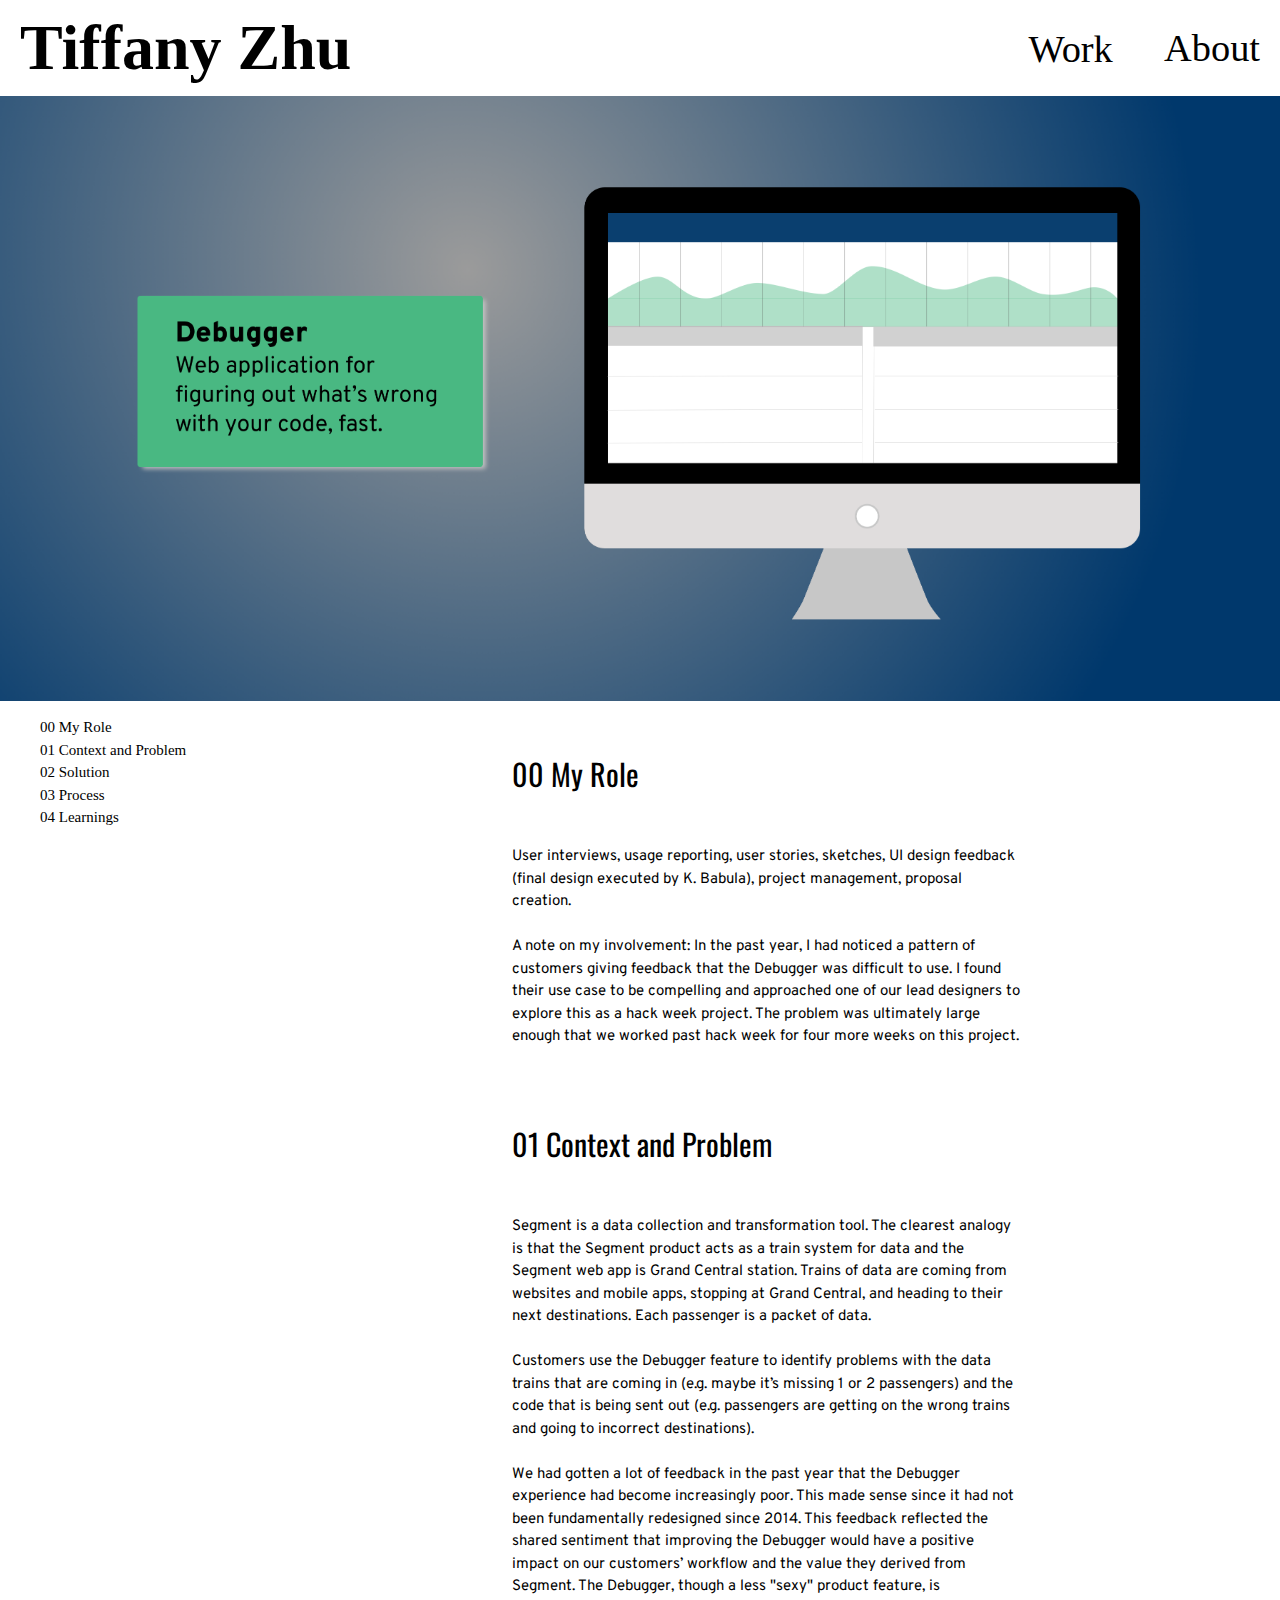
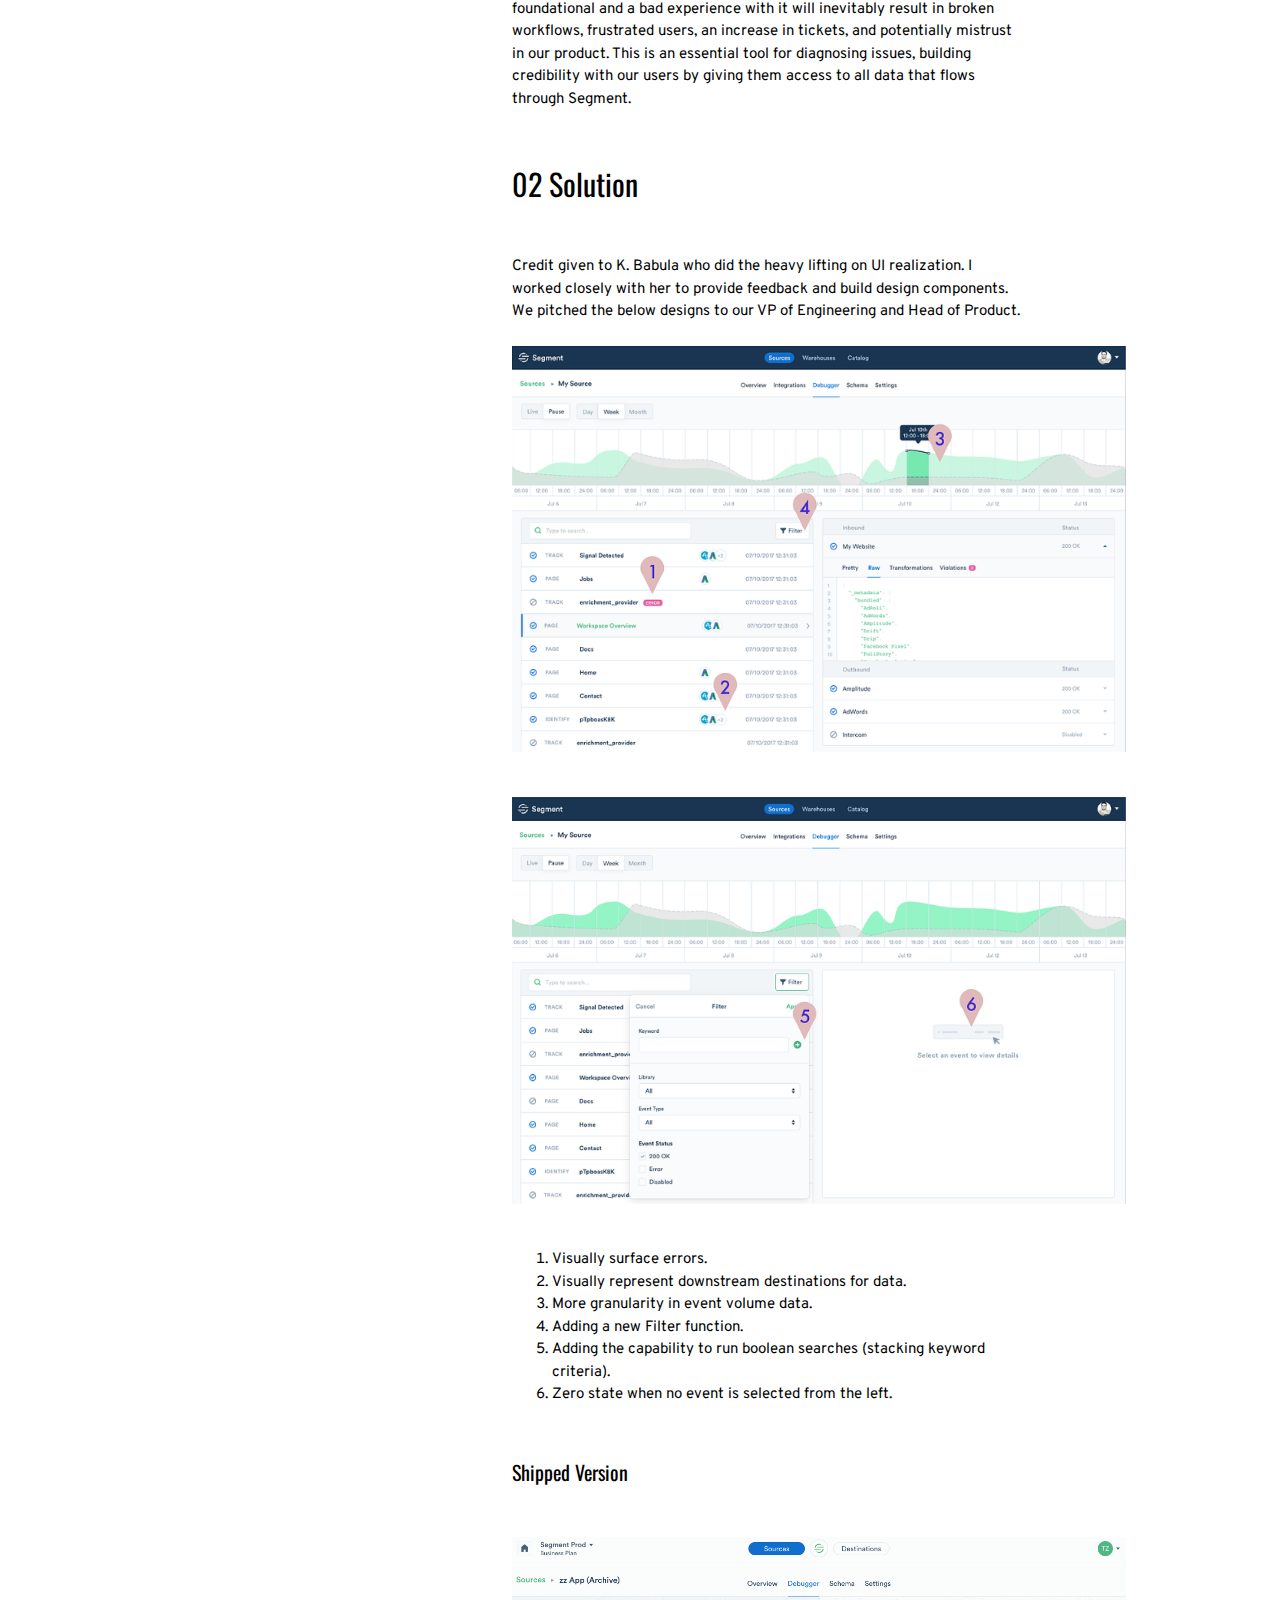
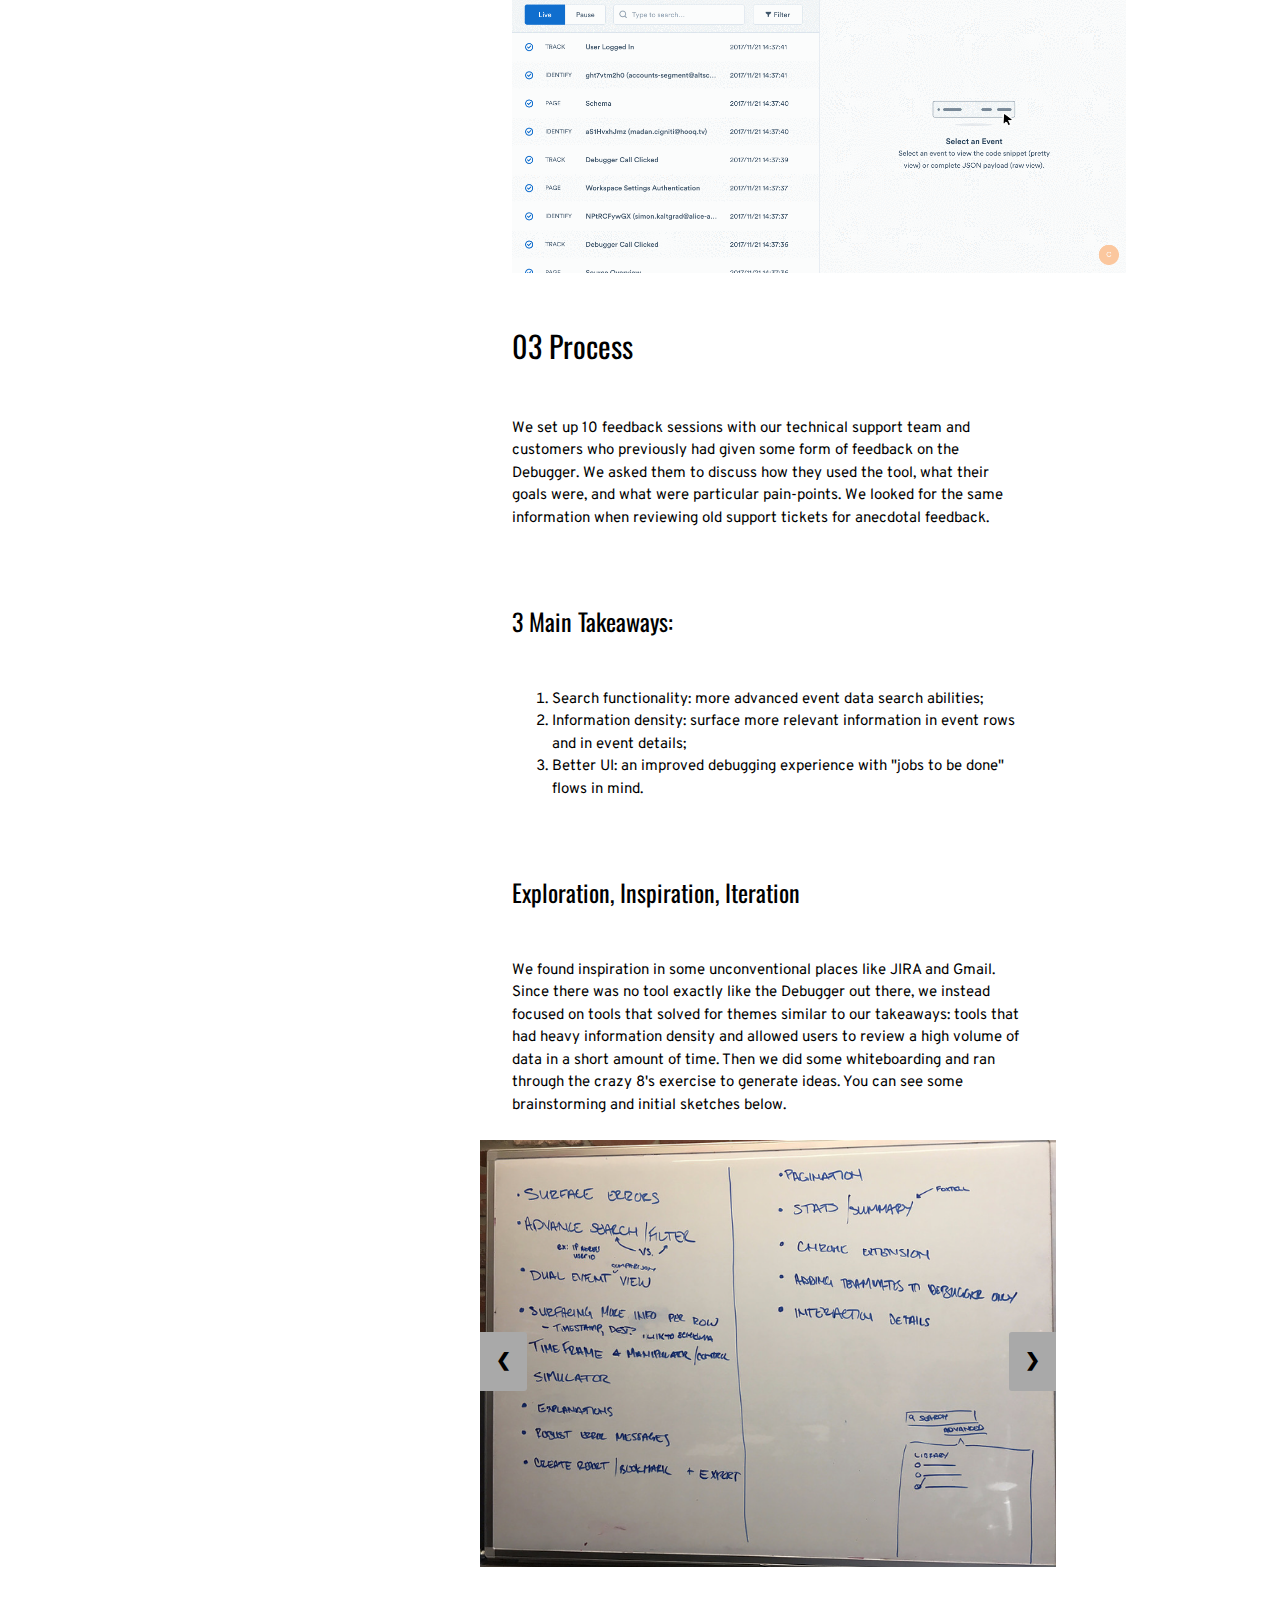
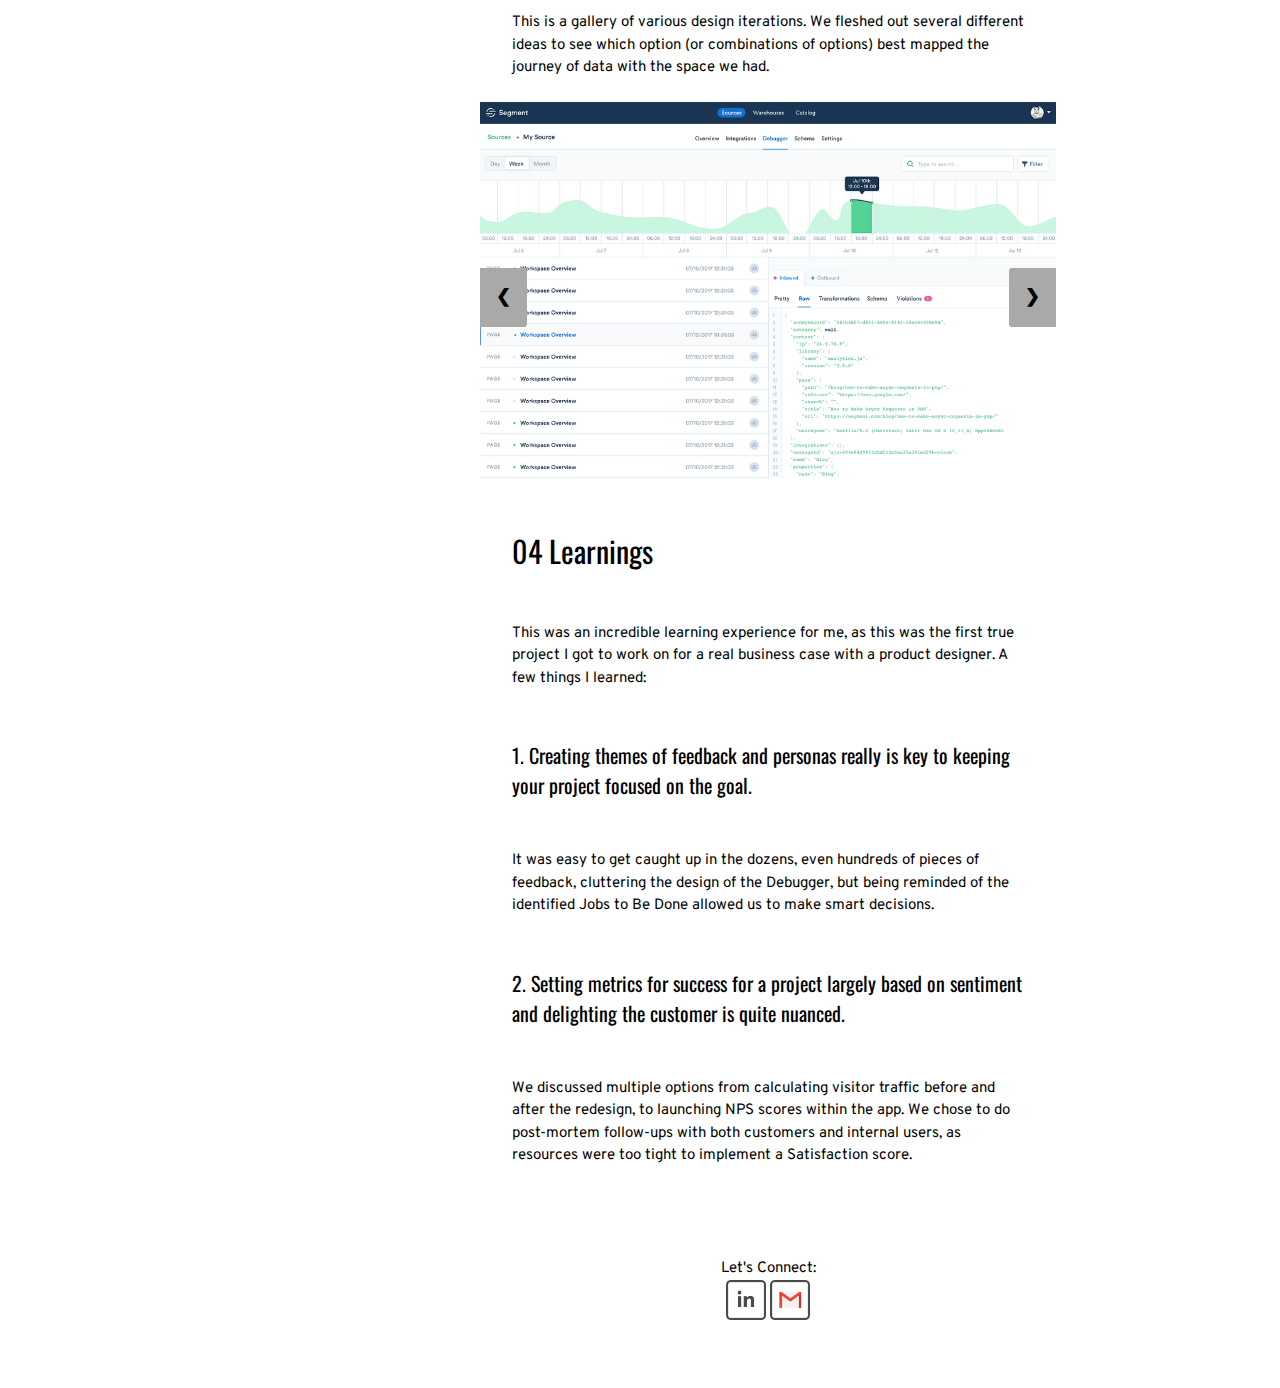
==== commit d9359962: "commit" ====
--- a/debugger/debugger.html
+++ b/debugger/debugger.html
@@ -219,7 +219,9 @@
         <a href="https://www.linkedin.com/in/tiffanyzhu" target="_blank"><img src="../images/general/linkedin.png" id="icon1"></a>
         <a href="<a href="mailto:tiffanyzhu729@gmail.com" target="_blank"><img src="../images/general/gmail.png" id="icon2"></a>
     </div>
-
+          <br>
+          <br>
+          <br>
         </div>
 
     </div>
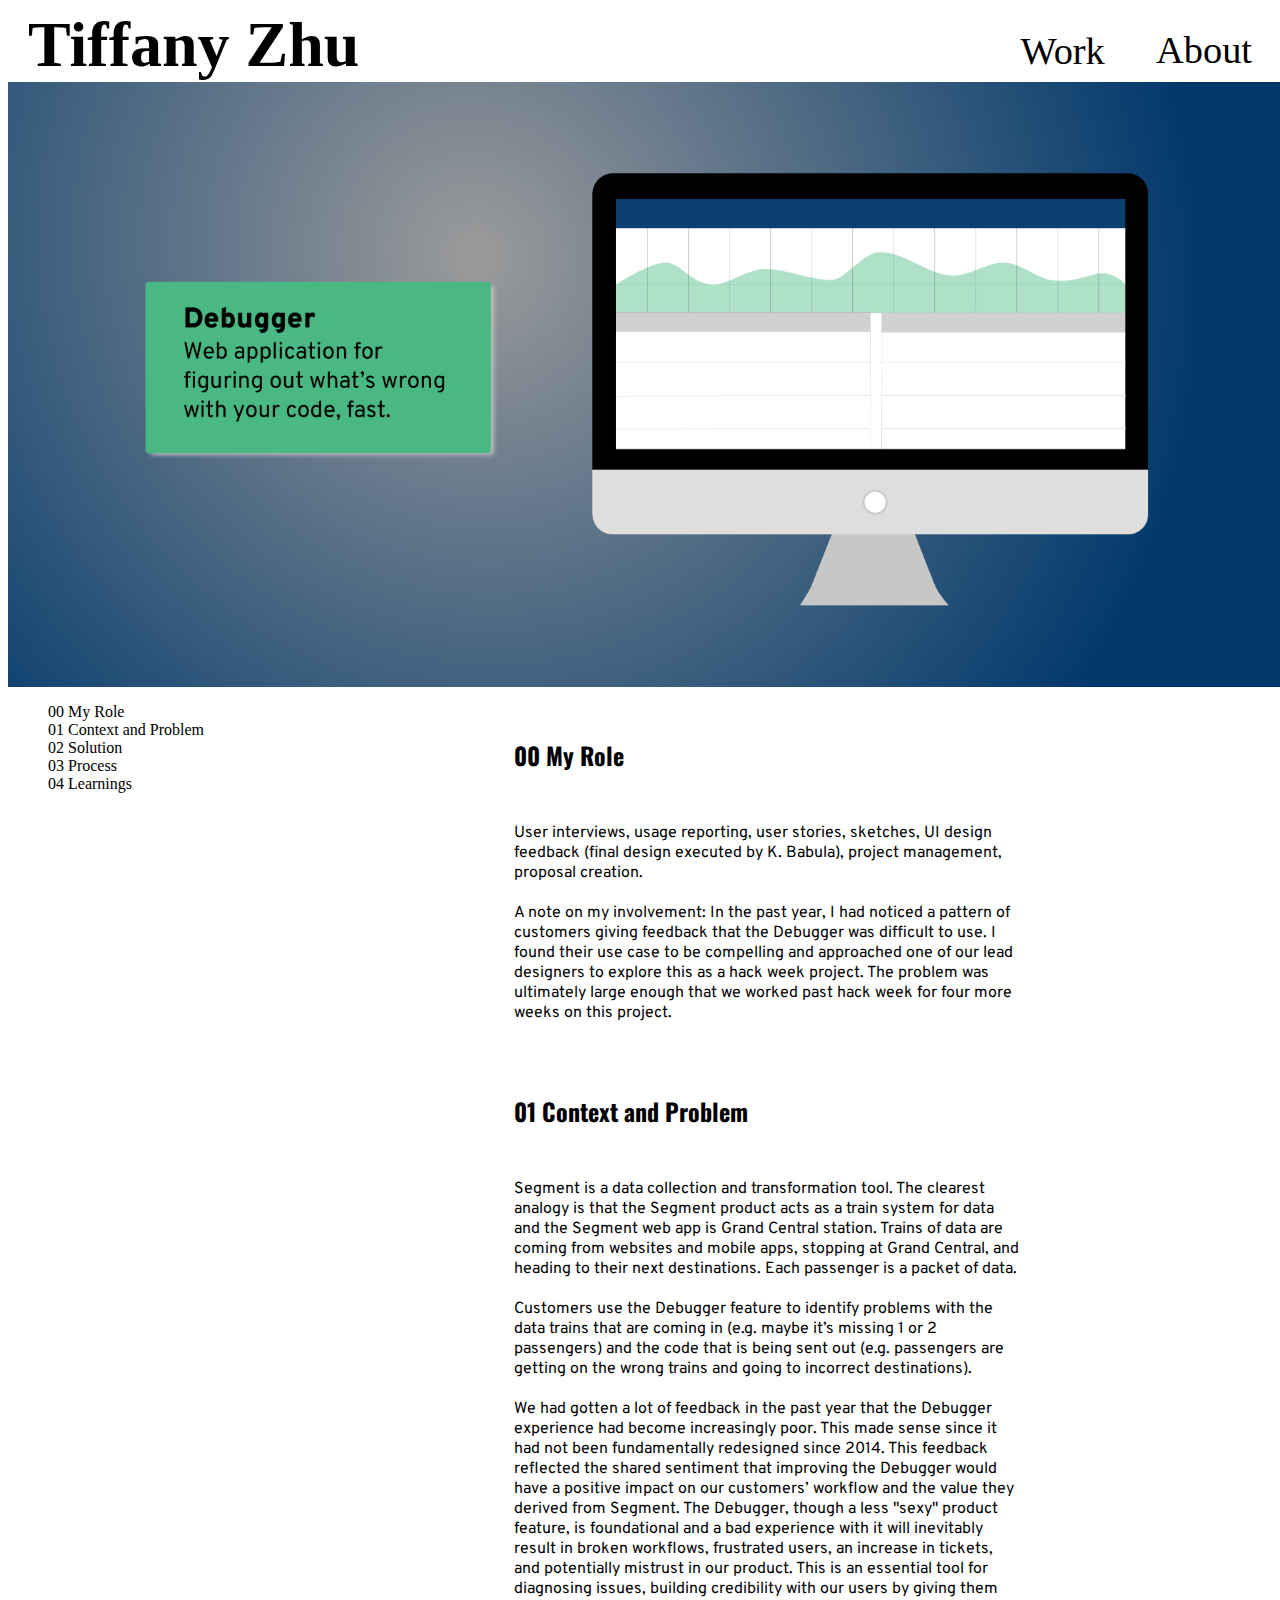
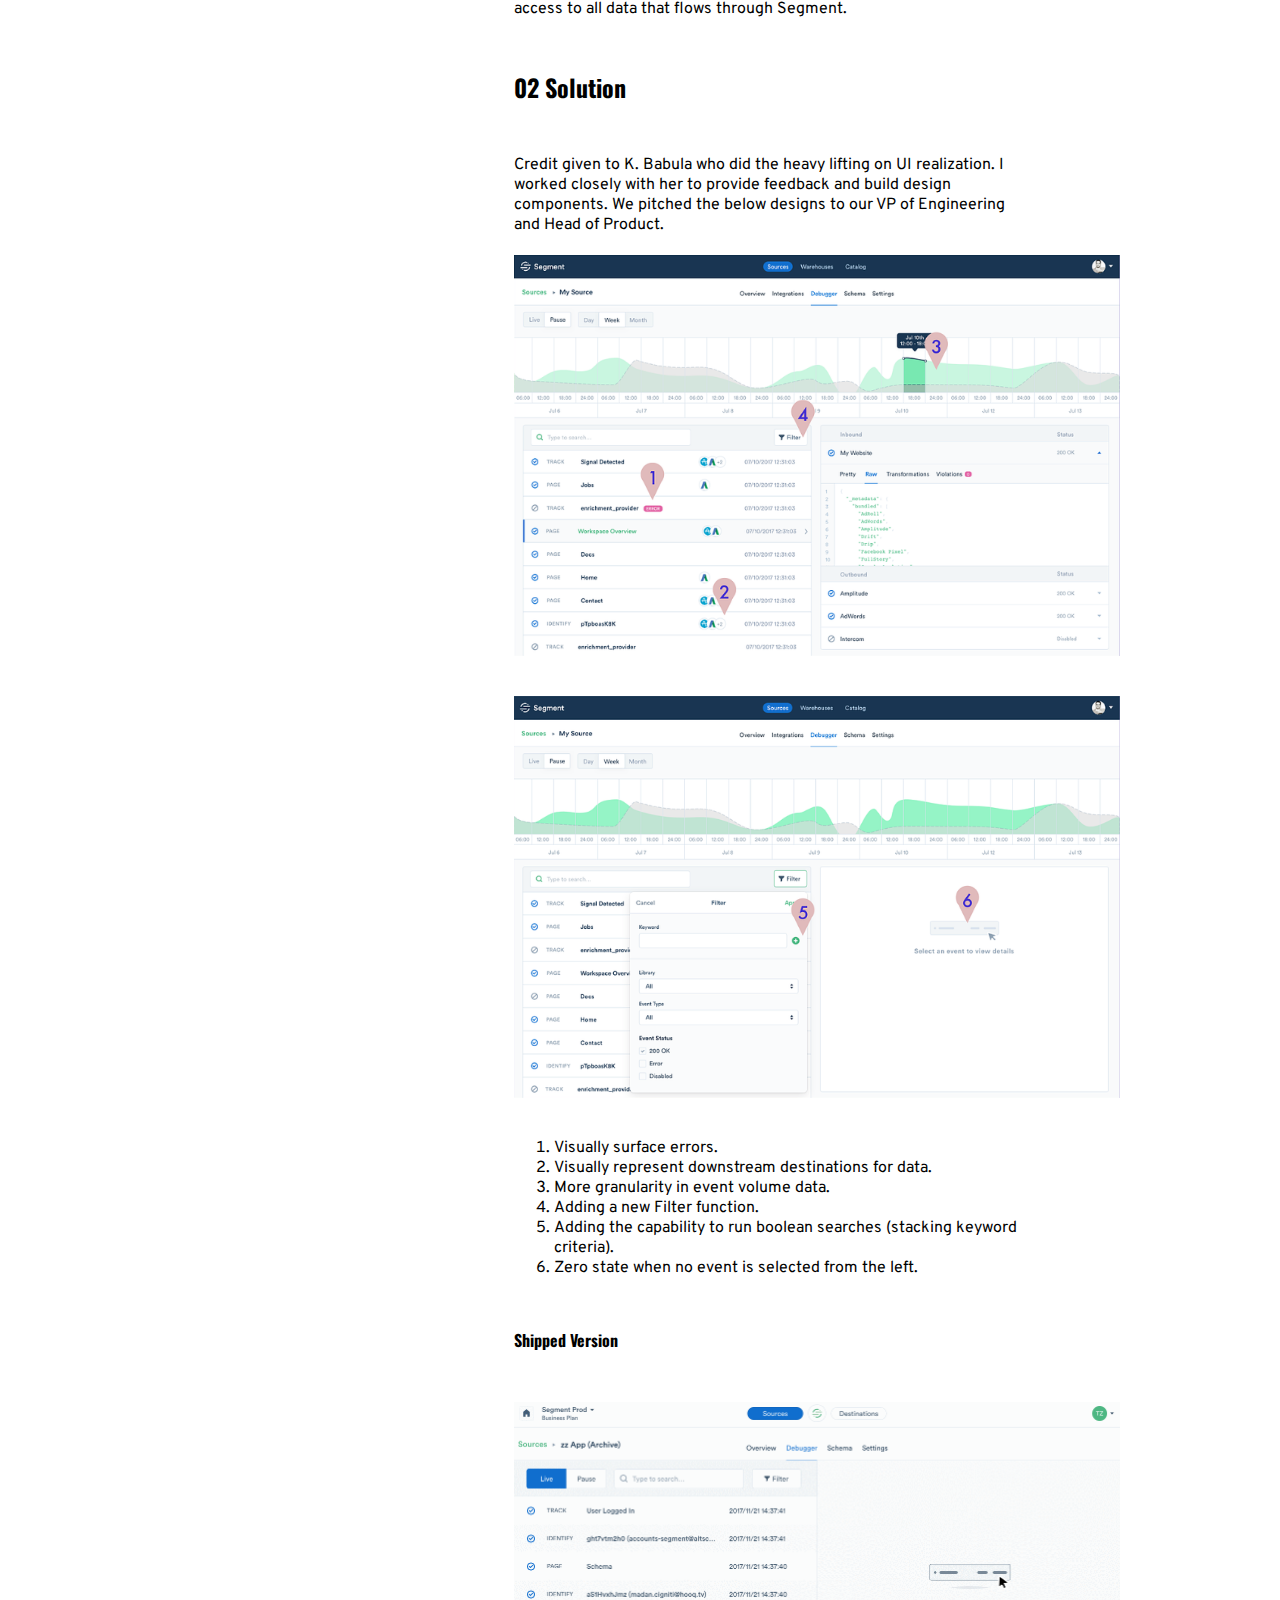
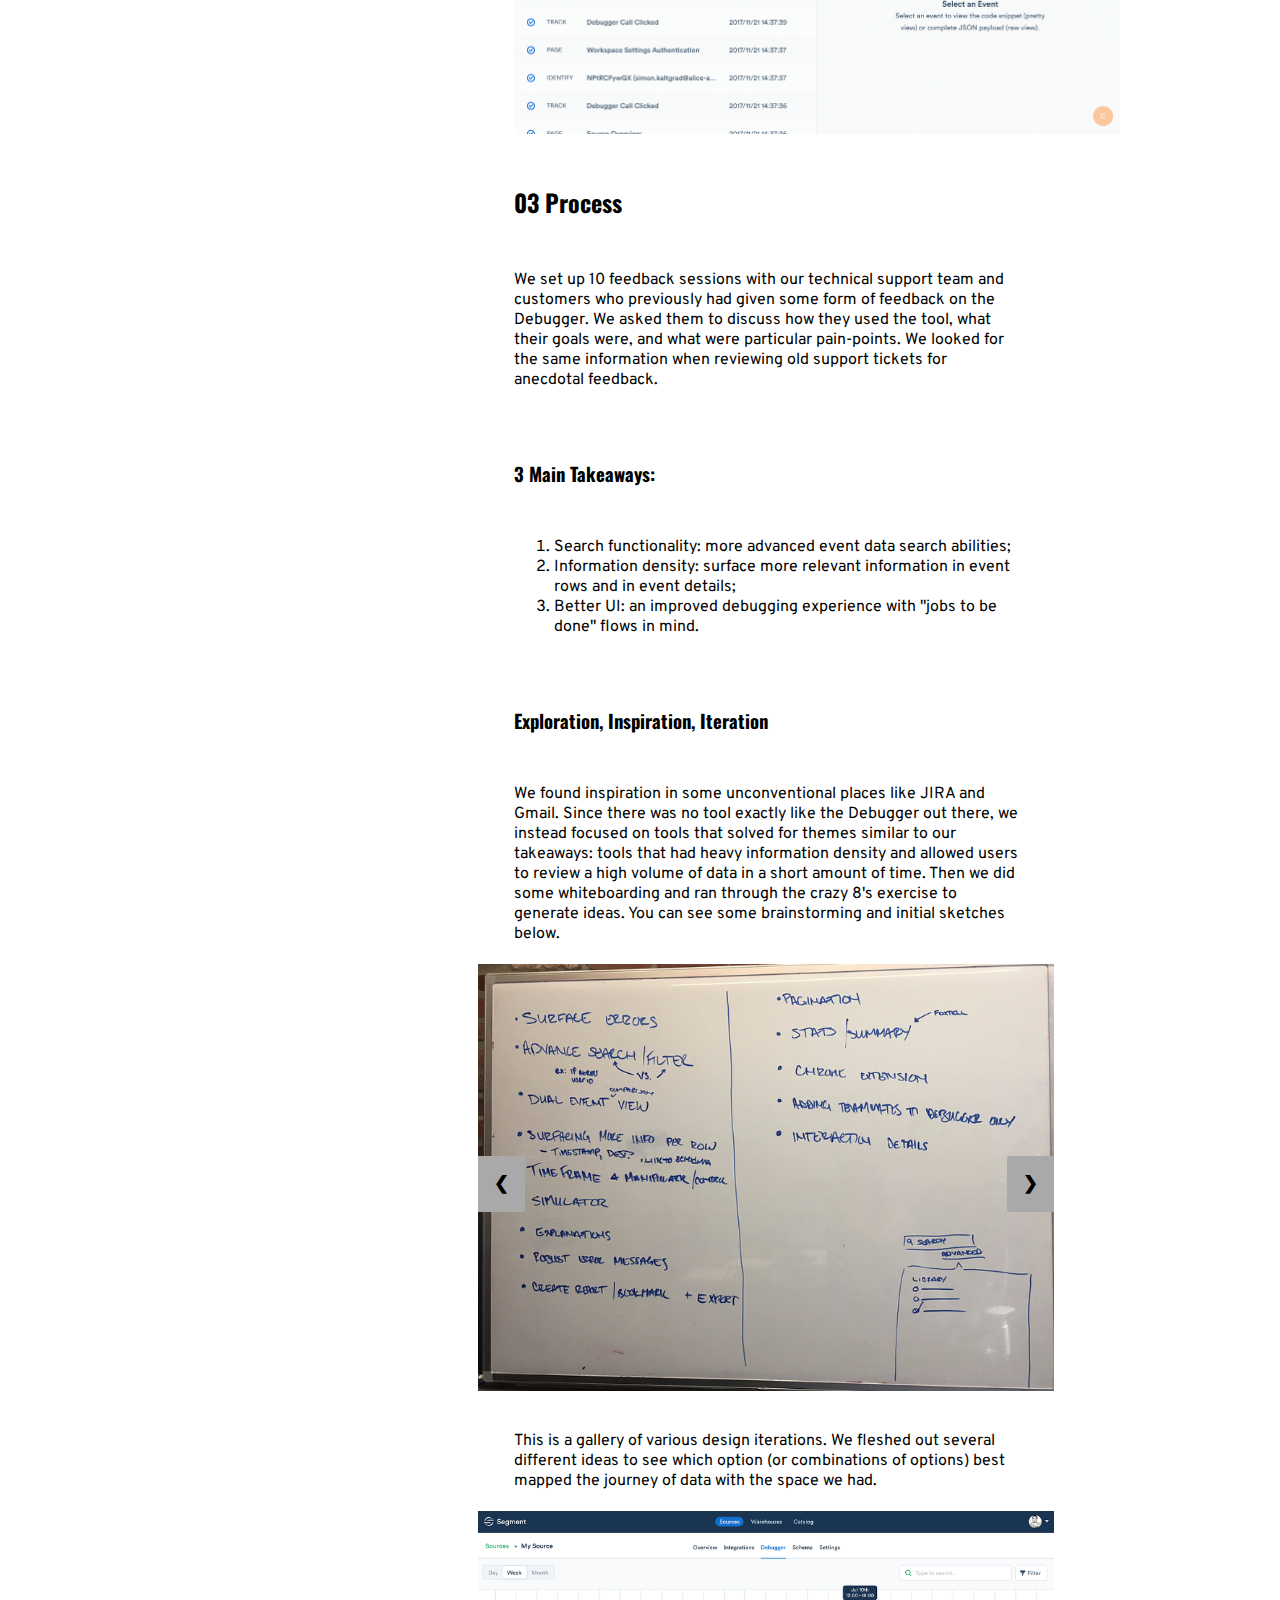
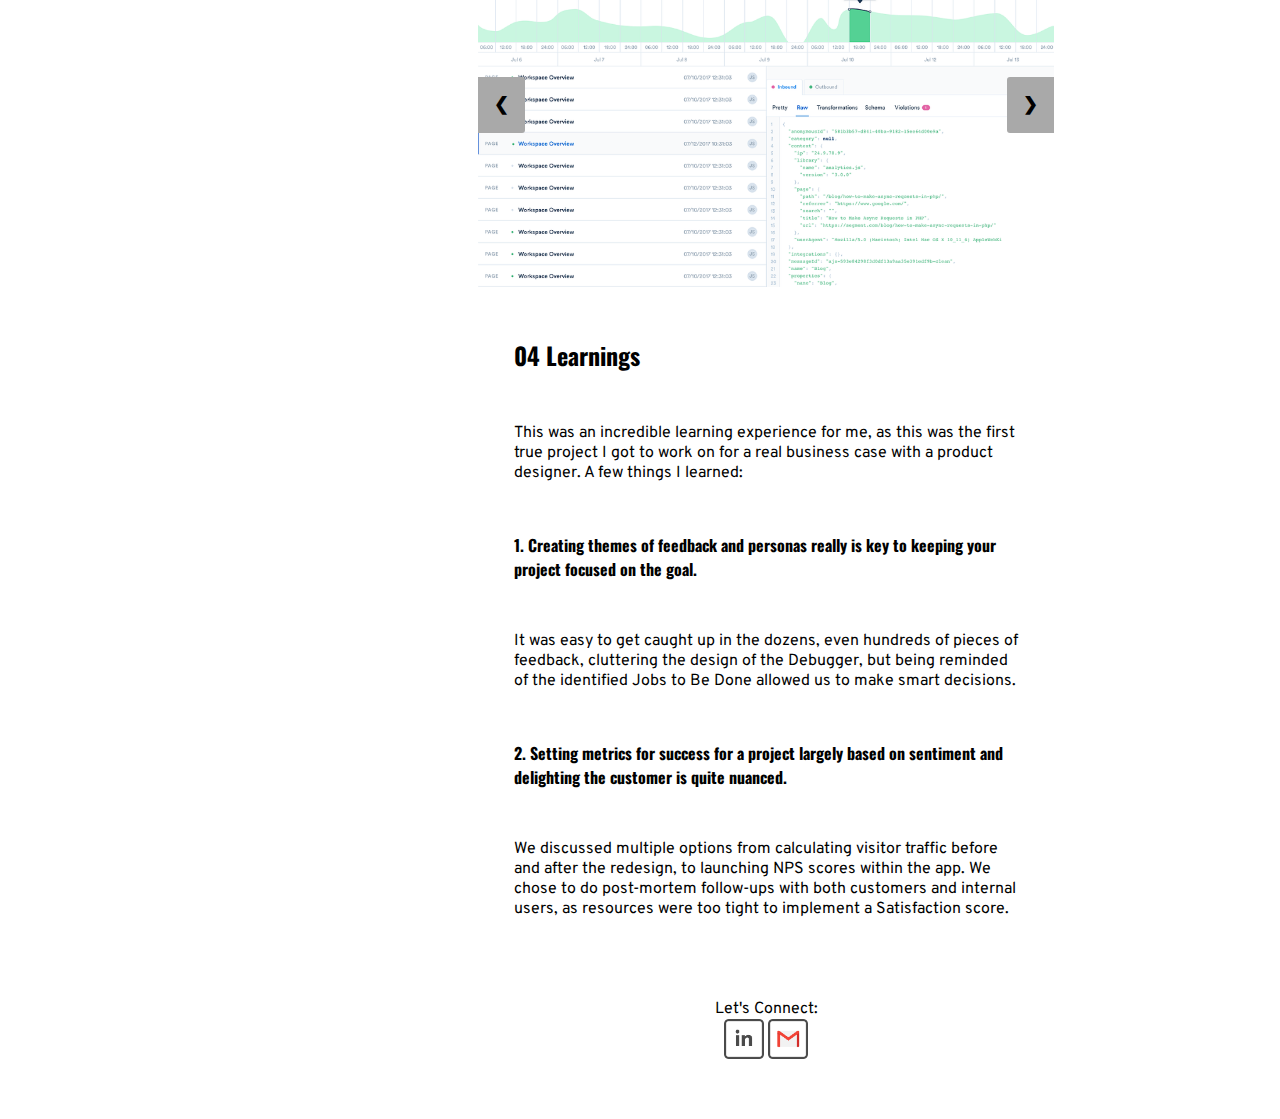
==== commit 9cb78f78: "commit" ====
--- a/debugger/debugger.html
+++ b/debugger/debugger.html
@@ -8,19 +8,16 @@
 
     <link href="https://fonts.googleapis.com/css?family=Oswald|Overpass|Permanent+Marker" rel="stylesheet">
 
-<script src="https://code.jquery.com/jquery-3.3.1.min.js" crossorigin="anonymous"></script>
-
-<link rel="stylesheet" href="https://www.w3schools.com/w3css/4/w3.css">
-
-<link rel="stylesheet" type="text/css" href="../assets/stylesheet.css">
-
+
+
+    <link rel="stylesheet" type="text/css" href="../assets/stylesheet.css">
 </head>
 
 
-  <body>
+<body>
 
     <a href="../otherpages/index2.html"><div class="name-title">Tiffany Zhu</div></a>
-        <div class="navbar">
+    <div class="navbar">
         <div class="dropdown">
         <button class="dropbtn">Work</button>
             <div class="dropdown-content">
@@ -29,9 +26,9 @@
               <a href="#">Chronicle</a>
             </div>
         </div>
-        <a href="../otherpages/about.html">
-            <div>About</div>
-        </a>
+    <a href="../otherpages/about.html">
+        <div>About</div>
+    </a>
     </div>
 
     <img src="../images/debugger/debugger-hero.png" class="hero-image">
@@ -93,19 +90,6 @@
                 <br>
 
 
-
-
-
-
-<!--      <div class="w3-content w3-display-container">
-        <img class="mySlides" src="../images/debugger/debugger-solution-1.png">
-        <img class="mySlides" src="../images/debugger/debugger-solution-2.png">
-
-        <button class="w3-button w3-black w3-display-left" onclick="plusDivs(-1)">&#10094;</button>
-        <button class="w3-button w3-black w3-display-right" onclick="plusDivs(1)">&#10095;</button>
-      </div>-->
-
-
             <br>
             <ol>
               <li>Visually surface errors.</li>
@@ -145,24 +129,24 @@
 
       <!-- Slideshow container -->
       <div class="slideshow-container">
-        <div class="mySlides1">
-          <img src="../images/debugger/debugger-process-1.png" style="width:100%">
-        </div>
-
-        <div class="mySlides1">
-          <img src="../images/debugger/debugger-process-2.png" style="width:100%">
-        </div>
-
-        <div class="mySlides1">
-          <img src="../images/debugger/debugger-process-3.png" style="width:100%">
-        </div>
-
-        <div class="mySlides1">
-          <img src="../images/debugger/debugger-process-4.png" style="width:100%">
-        </div>
-
-  <a class="prev" onclick="plusSlides(-1, 0)">&#10094;</a>
-  <a class="next" onclick="plusSlides(1, 0)">&#10095;</a>
+          <div class="mySlides1">
+            <img src="../images/debugger/debugger-process-1.png" style="width:100%">
+          </div>
+
+          <div class="mySlides1">
+            <img src="../images/debugger/debugger-process-2.png" style="width:100%">
+          </div>
+
+          <div class="mySlides1">
+            <img src="../images/debugger/debugger-process-3.png" style="width:100%">
+          </div>
+
+          <div class="mySlides1">
+            <img src="../images/debugger/debugger-process-4.png" style="width:100%">
+          </div>
+
+          <a class="prev" onclick="plusSlides(-1, 0)">&#10094;</a>
+          <a class="next" onclick="plusSlides(1, 0)">&#10095;</a>
       </div>
 
         <br>
@@ -194,25 +178,25 @@
         <a class="next" onclick="plusSlides(1, 1)">&#10095;</a>
       </div>
 
-            <h2 id="learnings">
-                04 Learnings
-            </h2>
-
-            <p>
-                This was an incredible learning experience for me, as this was the first true project I got to work on for a real business case with a product designer. A few things I learned:
-            </p>
-            <h4>1. Creating themes of feedback and personas really is key to keeping your project focused on the goal.</h4>
-            <p>
-                It was easy to get caught up in the dozens, even hundreds of pieces of feedback, cluttering the design of the Debugger, but being reminded of the identified Jobs to Be Done allowed us to make smart decisions.
-            </p>
-            <h4>2. Setting metrics for success for a project largely based on sentiment and delighting the customer is quite nuanced.</h4>
-            <p>
-                We discussed multiple options from calculating visitor traffic before and after the redesign, to launching NPS scores within the app. We chose to do post-mortem follow-ups with both customers and internal users, as resources were too tight to implement a Satisfaction score.
-            </p>
-            <br>
-            <br>
-            <br>
-            <br>
+        <h2 id="learnings">
+            04 Learnings
+        </h2>
+
+        <p>
+            This was an incredible learning experience for me, as this was the first true project I got to work on for a real business case with a product designer. A few things I learned:
+        </p>
+        <h4>1. Creating themes of feedback and personas really is key to keeping your project focused on the goal.</h4>
+        <p>
+            It was easy to get caught up in the dozens, even hundreds of pieces of feedback, cluttering the design of the Debugger, but being reminded of the identified Jobs to Be Done allowed us to make smart decisions.
+        </p>
+        <h4>2. Setting metrics for success for a project largely based on sentiment and delighting the customer is quite nuanced.</h4>
+        <p>
+            We discussed multiple options from calculating visitor traffic before and after the redesign, to launching NPS scores within the app. We chose to do post-mortem follow-ups with both customers and internal users, as resources were too tight to implement a Satisfaction score.
+        </p>
+        <br>
+        <br>
+        <br>
+        <br>
 
     <div class="connect">
         <div>Let's Connect:</div>
@@ -226,11 +210,9 @@
 
     </div>
 
-<script type="text/javascript" src="../assets/main.js"></script>
-
-
+  <script src="https://code.jquery.com/jquery-3.3.1.min.js" crossorigin="anonymous"></script>
+  <script type="text/javascript" src="../assets/main.js"></script>
 
   </body>
 
-
 </html>--- a/assets/stylesheet.css
+++ b/assets/stylesheet.css
@@ -47,16 +47,7 @@
   width: 100%;
 }
 
-.connect {
-    margin: 0 auto;
-    text-align: center;
-}
-
-.emoji {
-    height: 40px;
-    width: 40px;
-}
-
+/*namesake logo*/
 .name-title {
     display: inline-block;
     font-weight: bold;
@@ -85,6 +76,19 @@
     font-family: 'Oswald', sans-serif;
 }
 
+/*emoji within homepage tagline*/
+.emoji {
+    height: 40px;
+    width: 40px;
+}
+
+/*let's connect bar at bottom of all pages*/
+.connect {
+    margin: 0 auto;
+    text-align: center;
+}
+
+/*project images on homepage*/
 .project {
     display: block;
     margin-left: auto;
@@ -104,21 +108,6 @@
     position: relative;
 }
 
-.monitor {
-    width: 100%;
-    margin: 0 auto;
-    text-align: left;
-    position: relative;
-    display: inline;
-}
-
-.imtip {
-  position: absolute;
-  bottom: 0;
-  right: 50;
-  width: 40%;
-
-}
 
 /* images contained in individual portfolio projects*/
 .image {
@@ -127,6 +116,7 @@
     text-align: right;
 }
 
+/*headers in About Me Page*/
 .header {
     font-family: 'Oswald', sans-serif;
     text-align: right;
@@ -171,12 +161,6 @@
 #headshot {
     width: 50%;
     text-align: right;
-}
-
-
-#content {
-    width: 80%;
-    float: right;
 }
 
 #sidebar {
@@ -229,6 +213,13 @@
 
 .dropdown-content a:hover, .dropdown:hover .dropbtn {
     text-decoration: underline;
+}
+
+/*project body content*/
+
+#content {
+    width: 80%;
+    float: right;
 }
 
 /* W3SCHOOLS SLIDESHOW CODE*/
